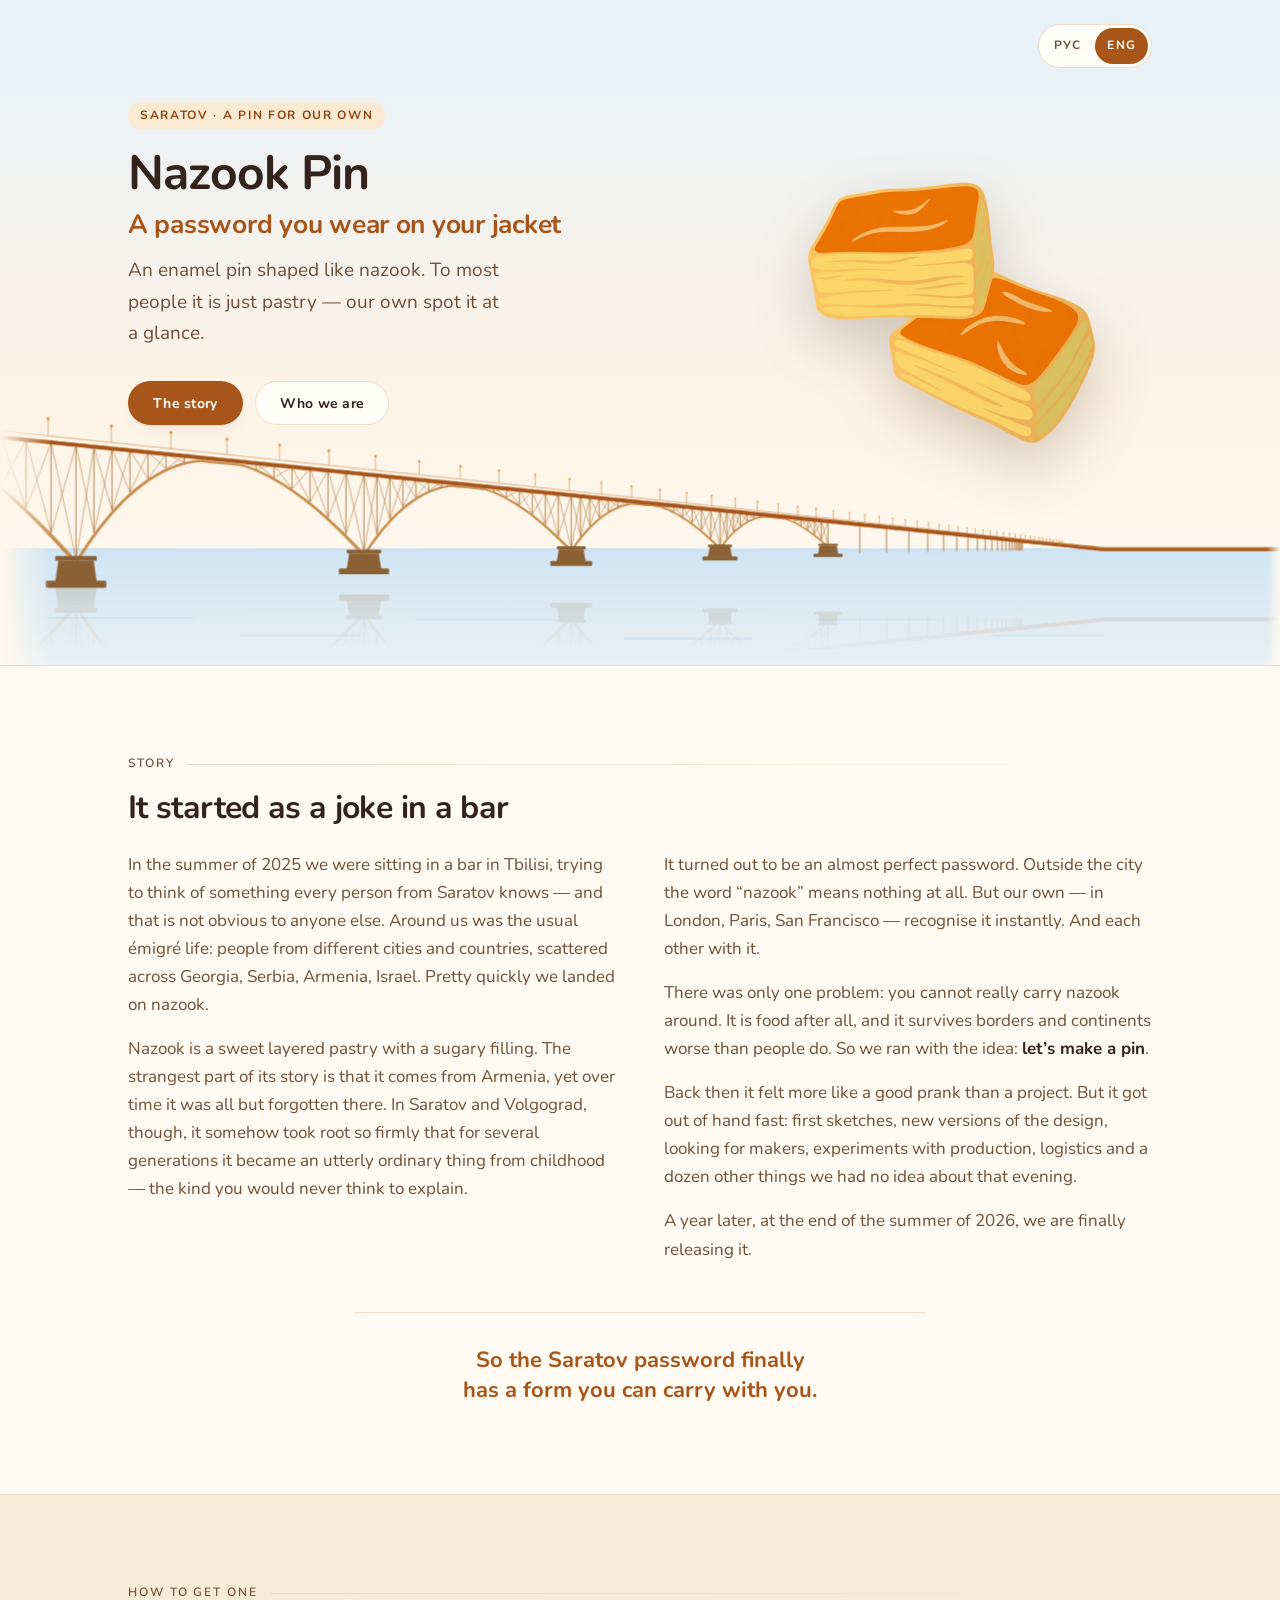
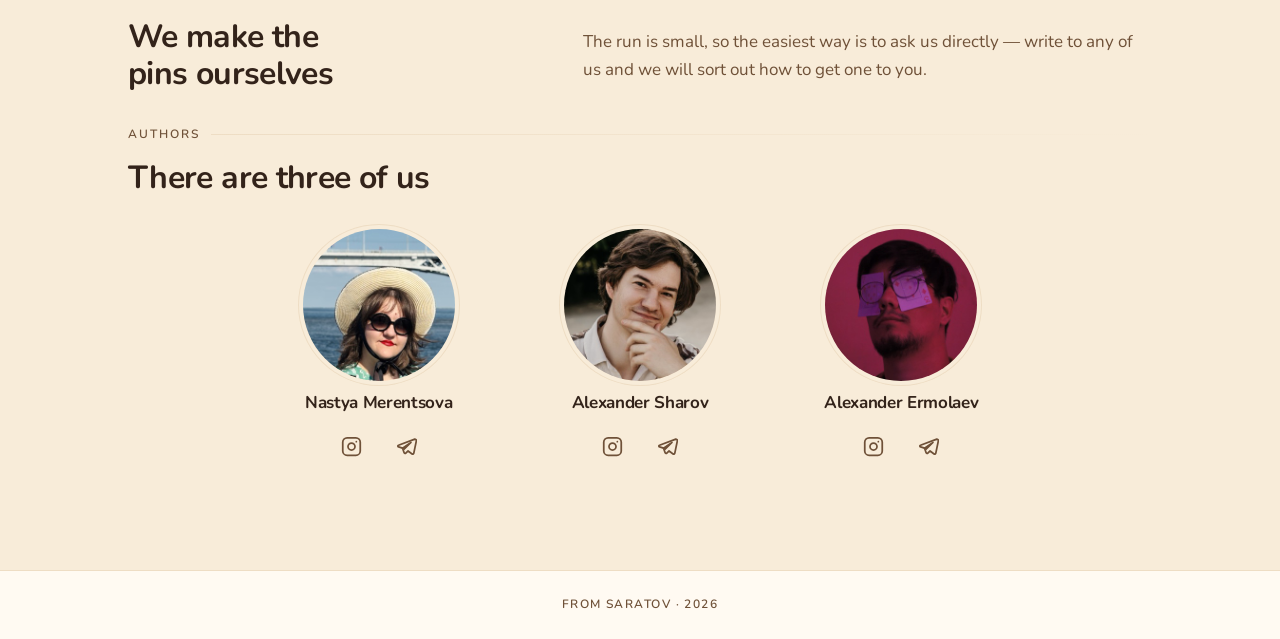
==== en/index.html @ 541bc087 "feat: update text" ====
<!doctype html>
<html lang="en">
<head>
<meta charset="utf-8">
<meta name="viewport" content="width=device-width, initial-scale=1">

<title>Nazook Pin — a Saratov password</title>
<meta name="description" content="An enamel pin shaped like nazook: to most people it is just pastry, but anyone from Saratov spots their own at a glance. The story and the three people behind it.">
<meta name="robots" content="index, follow, max-image-preview:large, max-snippet:-1">
<meta name="theme-color" content="#f8ecd9">

<link rel="canonical" href="https://kvendingoldo.github.io/nazook-pin/en/">
<link rel="alternate" hreflang="ru" href="https://kvendingoldo.github.io/nazook-pin/">
<link rel="alternate" hreflang="en" href="https://kvendingoldo.github.io/nazook-pin/en/">
<link rel="alternate" hreflang="x-default" href="https://kvendingoldo.github.io/nazook-pin/">

<link rel="icon" href="../assets/favicon.png" type="image/png" sizes="64x64">
<link rel="apple-touch-icon" href="../assets/apple-touch-icon.png">

<meta property="og:type" content="website">
<meta property="og:locale" content="en_US">
<meta property="og:locale:alternate" content="ru_RU">
<meta property="og:site_name" content="Nazook Pin">
<meta property="og:url" content="https://kvendingoldo.github.io/nazook-pin/en/">
<meta property="og:title" content="Nazook Pin — a Saratov password">
<meta property="og:description" content="To most people it is just pastry — but anyone from Saratov spots their own at a glance.">
<meta property="og:image" content="https://kvendingoldo.github.io/nazook-pin/assets/og-cover.png">
<meta property="og:image:type" content="image/png">
<meta property="og:image:width" content="1200">
<meta property="og:image:height" content="630">
<meta property="og:image:alt" content="Nazook pin against the bridge across the Volga">
<meta name="twitter:card" content="summary_large_image">
<meta name="twitter:image" content="https://kvendingoldo.github.io/nazook-pin/assets/og-cover.png">
<meta name="twitter:image:alt" content="Nazook pin against the bridge across the Volga">

<link rel="preconnect" href="https://www.googletagmanager.com">
<link rel="preconnect" href="https://fonts.googleapis.com">
<link rel="preconnect" href="https://fonts.gstatic.com" crossorigin>
<link rel="preload" as="image" href="../assets/nazuk.png" fetchpriority="high">
<link rel="stylesheet" href="https://fonts.googleapis.com/css2?family=Nunito:wght@400;600;700&display=swap">
<link rel="stylesheet" href="../styles.css">

<!-- Google tag (gtag.js) -->
<script async src="https://www.googletagmanager.com/gtag/js?id=G-CDTZP5RLRK"></script>
<script>
  window.dataLayer = window.dataLayer || [];
  function gtag(){dataLayer.push(arguments);}
  gtag('js', new Date());

  gtag('config', 'G-CDTZP5RLRK');
</script>
</head>
<body>

<main>

  <!-- ================= ПЕРВЫЙ ЭКРАН ================= -->
  <section class="hero" aria-labelledby="hero-title">

    <div class="topbar">
      <div class="container topbar__inner">
        <nav class="lang" aria-label="Site language">
          <a class="lang__option" href="../" lang="ru" hreflang="ru">Рус</a>
          <a class="lang__option" href="./" aria-current="page" lang="en">Eng</a>
        </nav>
      </div>
    </div>

    <div class="container hero__grid">
      <div>
        <p><span class="badge">Saratov · a pin for our own</span></p>

        <h1 class="hero__title" id="hero-title">
          Nazook Pin
          <span class="hero__tagline">A password you wear on your jacket</span>
        </h1>

        <p class="hero__lead">
          An enamel pin shaped like nazook. To most people it is just pastry —
          our own spot it at a glance.
        </p>

        <div class="hero__actions">
          <a class="btn btn--primary" href="#story">The story</a>
          <a class="btn btn--secondary" href="#authors">Who we are</a>
        </div>
      </div>

      <div class="hero__pin-wrap">
        <img class="hero__pin" src="../assets/nazuk.png" width="1254" height="1254"
             fetchpriority="high" decoding="async"
             alt="Nazook enamel pin — two pieces of pastry with a golden crust">
      </div>
    </div>

    <svg class="hero__bridge" viewBox="0 0 1600 470" preserveAspectRatio="xMidYMin slice" aria-hidden="true" focusable="false">
      <defs>
        <linearGradient id="bridge-fade" x1="0" y1="0" x2="1" y2="0">
          <stop offset="0%"   stop-color="#000"/>
          <stop offset="4%"   stop-color="#fff"/>
          <stop offset="99%"  stop-color="#fff"/>
          <stop offset="100%" stop-color="#000"/>
        </linearGradient>
        <mask id="bridge-edges"><rect width="1600" height="470" fill="url(#bridge-fade)"/></mask>
        <linearGradient id="water-depth" x1="0" y1="0" x2="0" y2="1">
          <stop offset="0%"   stop-color="var(--water)" stop-opacity="1"/>
          <stop offset="100%" stop-color="var(--water)" stop-opacity="0"/>
        </linearGradient>
        <clipPath id="below-water"><rect x="0" y="214" width="1600" height="256"/></clipPath>
        <linearGradient id="depth-fade" x1="0" y1="0" x2="0" y2="1">
          <stop offset="0%"   stop-color="#fff"/>
          <stop offset="55%"  stop-color="#fff" stop-opacity=".45"/>
          <stop offset="100%" stop-color="#000"/>
        </linearGradient>
        <mask id="reflection-fade"><rect x="0" y="214" width="1600" height="128" fill="url(#depth-fade)"/></mask>
      </defs>

      <g mask="url(#bridge-edges)">

        <!-- Волга -->
        <rect x="0" y="214" width="1600" height="256" fill="url(#water-depth)"/>
        <path d="M0 214H1600" stroke="var(--water-line)" stroke-width="1" opacity=".45"/>

        <!-- отражение -->
        <g clip-path="url(#below-water)" mask="url(#reflection-fade)">
          <g transform="translate(0 516) scale(1 -1)" opacity=".3">
            <g fill="var(--bridge-arch)">
              <path d="M-405 242.8L-397 229.4L-389 216.5L-381 204.3L-373 192.5L-365 181.3L-357 170.6L-349 160.5L-341 150.9L-333 141.8L-325 133.2L-317 125.1L-309 117.5L-301 110.3L-293 103.7L-285 97.5L-277 91.8L-269 86.6L-261 81.8L-253 77.5L-245 73.6L-237 70.1L-229 67.1L-221 64.5L-213 62.3L-205 60.5L-197 59.2L-189 58.2L-181 58.8L-173 59.7L-165 60.5L-157 61.3L-149 62.1L-141 62.9L-133 63.7L-125 64.5L-117 66.1L-109 68.7L-101 71.7L-93 74.9L-85 78.5L-77 82.4L-69 86.6L-61 91.0L-53 95.8L-45 100.8L-37 106.2L-29 111.7L-21 117.6L-13 123.7L-5 130.0L3 136.6L11 143.4L19 150.4L27 157.7L35 165.1L43 172.8L51 180.7L59 188.8L67 197.0L75 205.5L83 214.1L91 222.9L95 234.6L87 225.6L79 216.7L71 208.0L63 199.4L55 191.1L47 182.9L39 175.0L31 167.2L23 159.7L15 152.4L7 145.3L-1 138.5L-9 131.9L-17 125.5L-25 119.4L-33 113.6L-41 108.0L-49 102.7L-57 97.7L-65 93.0L-73 88.6L-81 84.5L-89 80.7L-97 77.2L-105 74.0L-113 71.1L-121 68.6L-129 67.7L-137 66.9L-145 66.1L-153 65.3L-161 64.5L-169 63.7L-177 63.0L-185 62.2L-193 62.5L-201 63.7L-209 65.4L-217 67.5L-225 70.0L-233 72.9L-241 76.3L-249 80.1L-257 84.3L-265 89.0L-273 94.2L-281 99.8L-289 106.0L-297 112.5L-305 119.6L-313 127.2L-321 135.2L-329 143.8L-337 152.9L-345 162.4L-353 172.6L-361 183.2L-369 194.4L-377 206.1L-385 218.4L-393 231.2L-401 244.6Z"/>
              <path d="M95 227.3L101 217.8L107 208.7L113 200.0L119 191.7L125 183.9L131 176.4L137 169.3L143 162.5L149 156.2L155 150.2L161 144.6L167 139.4L173 134.5L179 130.0L185 125.9L191 122.0L197 118.6L203 115.4L209 112.6L215 110.1L221 107.9L227 106.1L233 104.5L239 103.3L245 102.3L251 102.2L257 102.8L263 103.4L269 104.0L275 104.6L281 105.2L287 105.8L293 106.4L299 107.0L305 108.2L311 110.2L317 112.5L323 114.9L329 117.7L335 120.6L341 123.7L347 127.1L353 130.7L359 134.5L365 138.5L371 142.6L377 147.0L383 151.5L389 156.3L395 161.2L401 166.2L407 171.4L413 176.8L419 182.4L425 188.1L431 193.9L437 199.9L443 206.0L449 212.2L455 218.5L455 224.6L449 218.1L443 211.7L437 205.5L431 199.3L425 193.3L419 187.5L413 181.8L407 176.3L401 170.9L395 165.7L389 160.7L383 155.9L377 151.2L371 146.7L365 142.4L359 138.3L353 134.4L347 130.8L341 127.3L335 124.1L329 121.1L323 118.3L317 115.7L311 113.4L305 111.3L299 110.0L293 109.4L287 108.8L281 108.2L275 107.6L269 107.0L263 106.4L257 105.9L251 105.3L245 105.6L239 106.6L233 107.9L227 109.5L221 111.5L215 113.8L209 116.4L203 119.3L197 122.6L191 126.2L185 130.2L179 134.5L173 139.2L167 144.2L161 149.6L155 155.4L149 161.5L143 168.1L137 175.0L131 182.3L125 190.0L119 198.1L113 206.6L107 215.5L101 224.9L95 234.6Z"/>
              <path d="M455 218.5L459 212.5L463 206.7L467 201.2L471 195.9L475 190.8L479 186.0L483 181.4L487 177.0L491 172.8L495 168.9L499 165.2L503 161.7L507 158.4L511 155.4L515 152.5L519 149.8L523 147.4L527 145.1L531 143.1L535 141.2L539 139.6L543 138.1L547 136.8L551 135.7L555 134.8L559 134.0L563 133.5L567 133.8L571 134.2L575 134.6L579 135.0L583 135.4L587 135.8L591 136.2L595 136.6L599 137.0L603 137.4L607 138.0L611 139.3L615 140.8L619 142.4L623 144.1L627 146.0L631 148.0L635 150.1L639 152.3L643 154.7L647 157.2L651 159.8L655 162.5L659 165.3L663 168.2L667 171.2L671 174.3L675 177.6L679 180.9L683 184.3L687 187.8L691 191.4L695 195.1L699 198.8L703 202.6L707 206.6L711 210.5L714 218.7L710 214.5L706 210.4L702 206.4L698 202.5L694 198.6L690 194.8L686 191.1L682 187.6L678 184.1L674 180.7L670 177.3L666 174.1L662 171.0L658 168.1L654 165.2L650 162.4L646 159.8L642 157.2L638 154.8L634 152.5L630 150.4L626 148.4L622 146.5L618 144.7L614 143.1L610 141.6L606 140.3L602 139.8L598 139.4L594 139.0L590 138.6L586 138.2L582 137.8L578 137.4L574 137.0L570 136.7L566 136.3L562 136.3L558 137.0L554 137.8L550 138.9L546 140.1L542 141.5L538 143.1L534 144.9L530 146.9L526 149.1L522 151.5L518 154.2L514 157.0L510 160.0L506 163.3L502 166.7L498 170.4L494 174.3L490 178.4L486 182.8L482 187.4L478 192.2L474 197.3L470 202.6L466 208.1L462 213.9L458 219.9Z"/>
              <path d="M714 213.6L717 209.3L720 205.2L723 201.3L726 197.5L729 194.0L732 190.6L735 187.3L738 184.3L741 181.4L744 178.7L747 176.1L750 173.7L753 171.5L756 169.4L759 167.5L762 165.7L765 164.1L768 162.6L771 161.3L774 160.1L777 159.1L780 158.1L783 157.4L786 156.7L789 156.2L792 156.2L795 156.5L798 156.8L801 157.1L804 157.4L807 157.7L810 158.0L813 158.3L816 158.6L819 158.9L822 159.2L825 159.7L828 160.7L831 161.9L834 163.1L837 164.4L840 165.8L843 167.3L846 168.9L849 170.6L852 172.4L855 174.3L858 176.2L861 178.2L864 180.3L867 182.5L870 184.8L873 187.1L876 189.5L879 191.9L882 194.4L885 197.0L888 199.7L891 202.4L894 205.1L897 208.0L900 210.8L900 215.1L897 212.1L894 209.2L891 206.3L888 203.5L885 200.7L882 198.1L879 195.4L876 192.9L873 190.4L870 188.0L867 185.6L864 183.4L861 181.2L858 179.1L855 177.1L852 175.1L849 173.3L846 171.5L843 169.9L840 168.3L837 166.8L834 165.4L831 164.2L828 163.0L825 161.9L822 161.4L819 161.1L816 160.7L813 160.4L810 160.1L807 159.8L804 159.5L801 159.3L798 159.0L795 158.7L792 158.5L789 158.5L786 159.1L783 159.8L780 160.6L777 161.6L774 162.7L771 164.0L768 165.4L765 167.0L762 168.7L759 170.6L756 172.6L753 174.8L750 177.1L747 179.6L744 182.3L741 185.2L738 188.2L735 191.4L732 194.7L729 198.3L726 202.0L723 205.9L720 210.0L717 214.2L714 218.7Z"/>
              <path d="M900 210.8L902 208.2L904 205.6L906 203.1L908 200.8L910 198.5L912 196.4L914 194.3L916 192.4L918 190.5L920 188.8L922 187.1L924 185.5L926 184.0L928 182.7L930 181.4L932 180.1L934 179.0L936 178.0L938 177.0L940 176.2L942 175.4L944 174.7L946 174.1L948 173.5L950 173.1L952 172.7L954 172.4L956 172.6L958 172.8L960 173.0L962 173.1L964 173.3L966 173.5L968 173.7L970 173.9L972 174.1L974 174.3L976 174.5L978 174.7L980 174.9L982 175.3L984 176.0L986 176.7L988 177.5L990 178.4L992 179.3L994 180.2L996 181.2L998 182.3L1000 183.4L1002 184.5L1004 185.7L1006 187.0L1008 188.3L1010 189.6L1012 191.0L1014 192.4L1016 193.8L1018 195.3L1020 196.8L1022 198.4L1024 200.0L1026 201.6L1028 203.3L1030 205.0L1032 206.7L1034 208.4L1035 212.9L1033 211.0L1031 209.2L1029 207.4L1027 205.7L1025 203.9L1023 202.2L1021 200.6L1019 199.0L1017 197.4L1015 195.9L1013 194.4L1011 192.9L1009 191.5L1007 190.1L1005 188.8L1003 187.5L1001 186.3L999 185.1L997 183.9L995 182.9L993 181.8L991 180.9L989 179.9L987 179.1L985 178.3L983 177.5L981 176.9L979 176.7L977 176.4L975 176.2L973 176.0L971 175.8L969 175.6L967 175.4L965 175.2L963 175.0L961 174.9L959 174.7L957 174.5L955 174.4L953 174.5L951 174.8L949 175.3L947 175.9L945 176.5L943 177.2L941 178.0L939 178.9L937 179.9L935 181.0L933 182.1L931 183.4L929 184.7L927 186.1L925 187.7L923 189.3L921 191.0L919 192.8L917 194.7L915 196.7L913 198.8L911 201.0L909 203.4L907 205.8L905 208.3L903 210.9L901 213.7Z"/>
            </g>
            <g stroke="var(--bridge-truss)" stroke-width="1.5" fill="none" opacity=".9">
              <path d="M-405.0 32.9V242.8M-373.8 36.1V193.6M-342.5 39.3V152.6M-311.2 42.4V119.6M-280.0 45.6V93.9M-248.8 48.8V75.4M-217.5 51.9V63.5M-186.2 55.1V58.3M-155.0 58.3V61.5M-123.8 61.4V64.6M-92.5 64.6V75.1M-61.2 67.8V90.9M-30.0 71.0V111.0M1.2 74.1V135.1M32.5 77.3V162.8M63.8 80.5V193.7M95.0 83.6V227.3M95.0 83.6V227.3M117.5 85.9V193.8M140.0 88.2V165.8M162.5 90.5V143.3M185.0 92.8V125.9M207.5 95.1V113.3M230.0 97.3V105.3M252.5 99.6V102.3M275.0 101.9V104.6M297.5 104.2V106.8M320.0 106.5V113.7M342.5 108.7V124.6M365.0 111.0V138.5M387.5 113.3V155.1M410.0 115.6V174.1M432.5 117.9V195.4M455.0 120.2V218.5M455.0 120.2V218.5M471.2 121.8V195.6M487.4 123.4V176.6M503.6 125.1V161.2M519.8 126.7V149.4M535.9 128.4V140.8M552.1 130.0V135.4M568.3 131.7V133.9M584.5 133.3V135.5M600.7 134.9V137.1M616.9 136.6V141.5M633.1 138.2V149.0M649.2 139.9V158.6M665.4 141.5V170.0M681.6 143.2V183.1M697.8 144.8V197.7M714.0 146.4V213.6M714.0 146.4V213.6M725.6 147.6V198.0M737.2 148.8V185.0M748.9 150.0V174.6M760.5 151.2V166.6M772.1 152.3V160.8M783.8 153.5V157.2M795.4 154.7V156.6M807.0 155.9V157.7M818.6 157.0V158.9M830.2 158.2V161.6M841.9 159.4V166.8M853.5 160.6V173.3M865.1 161.8V181.1M876.8 162.9V190.1M888.4 164.1V200.0M900.0 165.3V210.8M900.0 165.3V210.8M908.4 166.2V200.3M916.9 167.0V191.6M925.3 167.9V184.5M933.8 168.7V179.2M942.2 169.6V175.3M950.6 170.4V172.9M959.1 171.3V172.9M967.5 172.2V173.7M975.9 173.0V174.5M984.4 173.9V176.1M992.8 174.7V179.7M1001.2 175.6V184.1M1009.7 176.4V189.4M1018.1 177.3V195.4M1026.6 178.1V202.1M1035.0 179.0V209.3"/>
            </g>
            <g stroke="var(--bridge-truss)" stroke-width="1.2" fill="none" opacity=".7">
              <path d="M-405.0 32.9L-373.8 193.6M-405.0 242.8L-373.8 36.1M-373.8 36.1L-342.5 152.6M-373.8 193.6L-342.5 39.3M-342.5 39.3L-311.2 119.6M-342.5 152.6L-311.2 42.4M-311.2 42.4L-280.0 93.9M-311.2 119.6L-280.0 45.6M-280.0 45.6L-248.8 75.4M-280.0 93.9L-248.8 48.8M-248.8 48.8L-217.5 63.5M-248.8 75.4L-217.5 51.9M-217.5 51.9L-186.2 58.3M-217.5 63.5L-186.2 55.1M-186.2 55.1L-155.0 61.5M-186.2 58.3L-155.0 58.3M-155.0 58.3L-123.8 64.6M-155.0 61.5L-123.8 61.4M-123.8 61.4L-92.5 75.1M-123.8 64.6L-92.5 64.6M-92.5 64.6L-61.2 90.9M-92.5 75.1L-61.2 67.8M-61.2 67.8L-30.0 111.0M-61.2 90.9L-30.0 71.0M-30.0 71.0L1.2 135.1M-30.0 111.0L1.2 74.1M1.2 74.1L32.5 162.8M1.2 135.1L32.5 77.3M32.5 77.3L63.8 193.7M32.5 162.8L63.8 80.5M63.8 80.5L95.0 227.3M63.8 193.7L95.0 83.6M95.0 83.6L117.5 193.8M95.0 227.3L117.5 85.9M117.5 85.9L140.0 165.8M117.5 193.8L140.0 88.2M140.0 88.2L162.5 143.3M140.0 165.8L162.5 90.5M162.5 90.5L185.0 125.9M162.5 143.3L185.0 92.8M185.0 92.8L207.5 113.3M185.0 125.9L207.5 95.1M207.5 95.1L230.0 105.3M207.5 113.3L230.0 97.3M320.0 106.5L342.5 124.6M320.0 113.7L342.5 108.7M342.5 108.7L365.0 138.5M342.5 124.6L365.0 111.0M365.0 111.0L387.5 155.1M365.0 138.5L387.5 113.3M387.5 113.3L410.0 174.1M387.5 155.1L410.0 115.6M410.0 115.6L432.5 195.4M410.0 174.1L432.5 117.9M432.5 117.9L455.0 218.5M432.5 195.4L455.0 120.2M455.0 120.2L471.2 195.6M455.0 218.5L471.2 121.8M471.2 121.8L487.4 176.6M471.2 195.6L487.4 123.4M487.4 123.4L503.6 161.2M487.4 176.6L503.6 125.1M503.6 125.1L519.8 149.4M503.6 161.2L519.8 126.7M519.8 126.7L535.9 140.8M519.8 149.4L535.9 128.4M535.9 128.4L552.1 135.4M535.9 140.8L552.1 130.0M616.9 136.6L633.1 149.0M616.9 141.5L633.1 138.2M633.1 138.2L649.2 158.6M633.1 149.0L649.2 139.9M649.2 139.9L665.4 170.0M649.2 158.6L665.4 141.5M665.4 141.5L681.6 183.1M665.4 170.0L681.6 143.2M681.6 143.2L697.8 197.7M681.6 183.1L697.8 144.8M697.8 144.8L714.0 213.6M697.8 197.7L714.0 146.4M714.0 146.4L725.6 198.0M714.0 213.6L725.6 147.6M725.6 147.6L737.2 185.0M725.6 198.0L737.2 148.8M737.2 148.8L748.9 174.6M737.2 185.0L748.9 150.0M748.9 150.0L760.5 166.6M748.9 174.6L760.5 151.2M760.5 151.2L772.1 160.8M760.5 166.6L772.1 152.3M772.1 152.3L783.8 157.2M772.1 160.8L783.8 153.5M830.2 158.2L841.9 166.8M830.2 161.6L841.9 159.4M841.9 159.4L853.5 173.3M841.9 166.8L853.5 160.6M853.5 160.6L865.1 181.1M853.5 173.3L865.1 161.8M865.1 161.8L876.8 190.1M865.1 181.1L876.8 162.9M876.8 162.9L888.4 200.0M876.8 190.1L888.4 164.1M888.4 164.1L900.0 210.8M888.4 200.0L900.0 165.3M900.0 165.3L908.4 200.3M900.0 210.8L908.4 166.2M908.4 166.2L916.9 191.6M908.4 200.3L916.9 167.0M916.9 167.0L925.3 184.5M916.9 191.6L925.3 167.9M925.3 167.9L933.8 179.2M925.3 184.5L933.8 168.7M933.8 168.7L942.2 175.3M933.8 179.2L942.2 169.6M992.8 174.7L1001.2 184.1M992.8 179.7L1001.2 175.6M1001.2 175.6L1009.7 189.4M1001.2 184.1L1009.7 176.4M1009.7 176.4L1018.1 195.4M1009.7 189.4L1018.1 177.3M1018.1 177.3L1026.6 202.1M1018.1 195.4L1026.6 178.1M1026.6 178.1L1035.0 209.3M1026.6 202.1L1035.0 179.0"/>
            </g>
            <g fill="var(--bridge-pier)">
              <rect x="69.0" y="222.5" width="51.9" height="5.8" rx="1.5"/>
              <path d="M72.9 228.3h44.2l3.8 26.2h-51.9z"/>
              <rect x="57.4" y="253.5" width="75.2" height="8.7" rx="1.5"/>
              <rect x="433.3" y="214.5" width="43.3" height="4.8" rx="1.5"/>
              <path d="M436.5 219.3h36.9l3.2 19.6h-43.3z"/>
              <rect x="423.6" y="238.1" width="62.8" height="7.2" rx="1.5"/>
              <rect x="695.9" y="210.2" width="36.2" height="4.0" rx="1.5"/>
              <path d="M698.6 214.2h30.8l2.7 15.2h-36.2z"/>
              <rect x="687.8" y="228.8" width="52.4" height="6.0" rx="1.5"/>
              <rect x="884.9" y="208.0" width="30.2" height="3.4" rx="1.5"/>
              <path d="M887.1 211.4h25.7l2.2 12.2h-30.2z"/>
              <rect x="878.1" y="223.0" width="43.7" height="5.0" rx="1.5"/>
              <rect x="1022.4" y="207.0" width="25.2" height="2.8" rx="1.5"/>
              <path d="M1024.3 209.8h21.5l1.9 10.2h-25.2z"/>
              <rect x="1016.8" y="219.5" width="36.5" height="4.2" rx="1.5"/>
            </g>
            <g stroke="var(--bridge-truss)" stroke-width="1.7" stroke-linecap="round" fill="none" opacity=".8">
              <path d="M1074.7 183.0V218.6"/>
              <path d="M1108.1 186.4V217.8"/>
              <path d="M1136.1 189.3V217.3"/>
              <path d="M1159.6 191.6V216.8"/>
              <path d="M1179.4 193.6V216.4"/>
              <path d="M1196.0 195.3V216.1"/>
              <path d="M1209.9 196.7V215.9"/>
              <path d="M1221.6 197.9V215.7"/>
              <path d="M1231.5 198.9V215.6"/>
              <path d="M1239.8 199.8V215.4"/>
              <path d="M1246.7 200.5V215.3"/>
              <path d="M1252.5 201.1V215.2"/>
              <path d="M1257.4 201.6V215.2"/>
              <path d="M1261.6 202.0V215.1"/>
              <path d="M1265.0 202.3V215.1"/>
              <path d="M1267.9 202.6V215.0"/>
              <path d="M1270.4 202.9V215.0"/>
              <path d="M1272.4 203.1V215.0"/>
              <path d="M1274.1 203.3V214.9"/>
              <path d="M1275.6 203.4V214.9"/>
              <path d="M1276.8 203.5V214.9"/>
              <path d="M1277.8 203.6V214.9"/>
            </g>
            <path d="M0 74.0L5 74.5L10 75.0L15 75.5L20 76.0L25 76.5L30 77.0L35 77.6L40 78.1L45 78.6L50 79.1L55 79.6L60 80.1L65 80.6L70 81.1L75 81.6L80 82.1L85 82.6L90 83.1L95 83.6L100 84.1L105 84.7L110 85.2L115 85.7L120 86.2L125 86.7L130 87.2L135 87.7L140 88.2L145 88.7L150 89.2L155 89.7L160 90.2L165 90.7L170 91.2L175 91.8L180 92.3L185 92.8L190 93.3L195 93.8L200 94.3L205 94.8L210 95.3L215 95.8L220 96.3L225 96.8L230 97.3L235 97.8L240 98.3L245 98.9L250 99.4L255 99.9L260 100.4L265 100.9L270 101.4L275 101.9L280 102.4L285 102.9L290 103.4L295 103.9L300 104.4L305 104.9L310 105.4L315 106.0L320 106.5L325 107.0L330 107.5L335 108.0L340 108.5L345 109.0L350 109.5L355 110.0L360 110.5L365 111.0L370 111.5L375 112.0L380 112.6L385 113.1L390 113.6L395 114.1L400 114.6L405 115.1L410 115.6L415 116.1L420 116.6L425 117.1L430 117.6L435 118.1L440 118.6L445 119.1L450 119.7L455 120.2L460 120.7L465 121.2L470 121.7L475 122.2L480 122.7L485 123.2L490 123.7L495 124.2L500 124.7L505 125.2L510 125.7L515 126.2L520 126.8L525 127.3L530 127.8L535 128.3L540 128.8L545 129.3L550 129.8L555 130.3L560 130.8L565 131.3L570 131.8L575 132.3L580 132.8L585 133.3L590 133.9L595 134.4L600 134.9L605 135.4L610 135.9L615 136.4L620 136.9L625 137.4L630 137.9L635 138.4L640 138.9L645 139.4L650 139.9L655 140.4L660 141.0L665 141.5L670 142.0L675 142.5L680 143.0L685 143.5L690 144.0L695 144.5L700 145.0L705 145.5L710 146.0L715 146.5L720 147.0L725 147.6L730 148.1L735 148.6L740 149.1L745 149.6L750 150.1L755 150.6L760 151.1L765 151.6L770 152.1L775 152.6L780 153.1L785 153.6L790 154.1L795 154.7L800 155.2L805 155.7L810 156.2L815 156.7L820 157.2L825 157.7L830 158.2L835 158.7L840 159.2L845 159.7L850 160.2L855 160.7L860 161.2L865 161.8L870 162.3L875 162.8L880 163.3L885 163.8L890 164.3L895 164.8L900 165.3L905 165.8L910 166.3L915 166.8L920 167.3L925 167.8L930 168.3L935 168.9L940 169.4L945 169.9L950 170.4L955 170.9L960 171.4L965 171.9L970 172.4L975 172.9L980 173.4L985 173.9L990 174.4L995 174.9L1000 175.4L1005 176.0L1010 176.5L1015 177.0L1020 177.5L1025 178.0L1030 178.5L1035 179.0L1040 179.5L1045 180.0L1050 180.5L1055 181.0L1060 181.5L1065 182.0L1070 182.6L1075 183.1L1080 183.6L1085 184.1L1090 184.6L1095 185.1L1100 185.6L1105 186.1L1110 186.6L1115 187.1L1120 187.6L1125 188.1L1130 188.6L1135 189.1L1140 189.7L1145 190.2L1150 190.7L1155 191.2L1160 191.7L1165 192.2L1170 192.7L1175 193.2L1180 193.7L1185 194.2L1190 194.7L1195 195.2L1200 195.7L1205 196.2L1210 196.8L1215 197.3L1220 197.8L1225 198.3L1230 198.8L1235 199.3L1240 199.8L1245 200.3L1250 200.8L1255 201.3L1260 201.8L1265 202.3L1270 202.8L1275 203.3L1280 203.9L1285 204.4L1290 204.9L1295 205.4L1300 205.9L1305 206.4L1310 206.9L1315 207.4L1320 207.9L1325 208.4L1330 208.9L1335 209.4L1340 209.9L1345 210.4L1350 211.0L1355 211.5L1360 212.0L1365 212.5L1370 213.0L1375 213.5L1380 214.0L1385 214.0L1390 214.0L1395 214.0L1400 214.0L1405 214.0L1410 214.0L1415 214.0L1420 214.0L1425 214.0L1430 214.0L1435 214.0L1440 214.0L1445 214.0L1450 214.0L1455 214.0L1460 214.0L1465 214.0L1470 214.0L1475 214.0L1480 214.0L1485 214.0L1490 214.0L1495 214.0L1500 214.0L1505 214.0L1510 214.0L1515 214.0L1520 214.0L1525 214.0L1530 214.0L1535 214.0L1540 214.0L1545 214.0L1550 214.0L1555 214.0L1560 214.0L1565 214.0L1570 214.0L1575 214.0L1580 214.0L1585 214.0L1590 214.0L1595 214.0L1600 214.0" fill="none" stroke="var(--accent)" stroke-width="5" stroke-linejoin="round"/>
          </g>
        </g>

        <!-- мост -->
        <g fill="var(--bridge-arch)">
          <path d="M-405 242.8L-397 229.4L-389 216.5L-381 204.3L-373 192.5L-365 181.3L-357 170.6L-349 160.5L-341 150.9L-333 141.8L-325 133.2L-317 125.1L-309 117.5L-301 110.3L-293 103.7L-285 97.5L-277 91.8L-269 86.6L-261 81.8L-253 77.5L-245 73.6L-237 70.1L-229 67.1L-221 64.5L-213 62.3L-205 60.5L-197 59.2L-189 58.2L-181 58.8L-173 59.7L-165 60.5L-157 61.3L-149 62.1L-141 62.9L-133 63.7L-125 64.5L-117 66.1L-109 68.7L-101 71.7L-93 74.9L-85 78.5L-77 82.4L-69 86.6L-61 91.0L-53 95.8L-45 100.8L-37 106.2L-29 111.7L-21 117.6L-13 123.7L-5 130.0L3 136.6L11 143.4L19 150.4L27 157.7L35 165.1L43 172.8L51 180.7L59 188.8L67 197.0L75 205.5L83 214.1L91 222.9L95 234.6L87 225.6L79 216.7L71 208.0L63 199.4L55 191.1L47 182.9L39 175.0L31 167.2L23 159.7L15 152.4L7 145.3L-1 138.5L-9 131.9L-17 125.5L-25 119.4L-33 113.6L-41 108.0L-49 102.7L-57 97.7L-65 93.0L-73 88.6L-81 84.5L-89 80.7L-97 77.2L-105 74.0L-113 71.1L-121 68.6L-129 67.7L-137 66.9L-145 66.1L-153 65.3L-161 64.5L-169 63.7L-177 63.0L-185 62.2L-193 62.5L-201 63.7L-209 65.4L-217 67.5L-225 70.0L-233 72.9L-241 76.3L-249 80.1L-257 84.3L-265 89.0L-273 94.2L-281 99.8L-289 106.0L-297 112.5L-305 119.6L-313 127.2L-321 135.2L-329 143.8L-337 152.9L-345 162.4L-353 172.6L-361 183.2L-369 194.4L-377 206.1L-385 218.4L-393 231.2L-401 244.6Z"/>
          <path d="M95 227.3L101 217.8L107 208.7L113 200.0L119 191.7L125 183.9L131 176.4L137 169.3L143 162.5L149 156.2L155 150.2L161 144.6L167 139.4L173 134.5L179 130.0L185 125.9L191 122.0L197 118.6L203 115.4L209 112.6L215 110.1L221 107.9L227 106.1L233 104.5L239 103.3L245 102.3L251 102.2L257 102.8L263 103.4L269 104.0L275 104.6L281 105.2L287 105.8L293 106.4L299 107.0L305 108.2L311 110.2L317 112.5L323 114.9L329 117.7L335 120.6L341 123.7L347 127.1L353 130.7L359 134.5L365 138.5L371 142.6L377 147.0L383 151.5L389 156.3L395 161.2L401 166.2L407 171.4L413 176.8L419 182.4L425 188.1L431 193.9L437 199.9L443 206.0L449 212.2L455 218.5L455 224.6L449 218.1L443 211.7L437 205.5L431 199.3L425 193.3L419 187.5L413 181.8L407 176.3L401 170.9L395 165.7L389 160.7L383 155.9L377 151.2L371 146.7L365 142.4L359 138.3L353 134.4L347 130.8L341 127.3L335 124.1L329 121.1L323 118.3L317 115.7L311 113.4L305 111.3L299 110.0L293 109.4L287 108.8L281 108.2L275 107.6L269 107.0L263 106.4L257 105.9L251 105.3L245 105.6L239 106.6L233 107.9L227 109.5L221 111.5L215 113.8L209 116.4L203 119.3L197 122.6L191 126.2L185 130.2L179 134.5L173 139.2L167 144.2L161 149.6L155 155.4L149 161.5L143 168.1L137 175.0L131 182.3L125 190.0L119 198.1L113 206.6L107 215.5L101 224.9L95 234.6Z"/>
          <path d="M455 218.5L459 212.5L463 206.7L467 201.2L471 195.9L475 190.8L479 186.0L483 181.4L487 177.0L491 172.8L495 168.9L499 165.2L503 161.7L507 158.4L511 155.4L515 152.5L519 149.8L523 147.4L527 145.1L531 143.1L535 141.2L539 139.6L543 138.1L547 136.8L551 135.7L555 134.8L559 134.0L563 133.5L567 133.8L571 134.2L575 134.6L579 135.0L583 135.4L587 135.8L591 136.2L595 136.6L599 137.0L603 137.4L607 138.0L611 139.3L615 140.8L619 142.4L623 144.1L627 146.0L631 148.0L635 150.1L639 152.3L643 154.7L647 157.2L651 159.8L655 162.5L659 165.3L663 168.2L667 171.2L671 174.3L675 177.6L679 180.9L683 184.3L687 187.8L691 191.4L695 195.1L699 198.8L703 202.6L707 206.6L711 210.5L714 218.7L710 214.5L706 210.4L702 206.4L698 202.5L694 198.6L690 194.8L686 191.1L682 187.6L678 184.1L674 180.7L670 177.3L666 174.1L662 171.0L658 168.1L654 165.2L650 162.4L646 159.8L642 157.2L638 154.8L634 152.5L630 150.4L626 148.4L622 146.5L618 144.7L614 143.1L610 141.6L606 140.3L602 139.8L598 139.4L594 139.0L590 138.6L586 138.2L582 137.8L578 137.4L574 137.0L570 136.7L566 136.3L562 136.3L558 137.0L554 137.8L550 138.9L546 140.1L542 141.5L538 143.1L534 144.9L530 146.9L526 149.1L522 151.5L518 154.2L514 157.0L510 160.0L506 163.3L502 166.7L498 170.4L494 174.3L490 178.4L486 182.8L482 187.4L478 192.2L474 197.3L470 202.6L466 208.1L462 213.9L458 219.9Z"/>
          <path d="M714 213.6L717 209.3L720 205.2L723 201.3L726 197.5L729 194.0L732 190.6L735 187.3L738 184.3L741 181.4L744 178.7L747 176.1L750 173.7L753 171.5L756 169.4L759 167.5L762 165.7L765 164.1L768 162.6L771 161.3L774 160.1L777 159.1L780 158.1L783 157.4L786 156.7L789 156.2L792 156.2L795 156.5L798 156.8L801 157.1L804 157.4L807 157.7L810 158.0L813 158.3L816 158.6L819 158.9L822 159.2L825 159.7L828 160.7L831 161.9L834 163.1L837 164.4L840 165.8L843 167.3L846 168.9L849 170.6L852 172.4L855 174.3L858 176.2L861 178.2L864 180.3L867 182.5L870 184.8L873 187.1L876 189.5L879 191.9L882 194.4L885 197.0L888 199.7L891 202.4L894 205.1L897 208.0L900 210.8L900 215.1L897 212.1L894 209.2L891 206.3L888 203.5L885 200.7L882 198.1L879 195.4L876 192.9L873 190.4L870 188.0L867 185.6L864 183.4L861 181.2L858 179.1L855 177.1L852 175.1L849 173.3L846 171.5L843 169.9L840 168.3L837 166.8L834 165.4L831 164.2L828 163.0L825 161.9L822 161.4L819 161.1L816 160.7L813 160.4L810 160.1L807 159.8L804 159.5L801 159.3L798 159.0L795 158.7L792 158.5L789 158.5L786 159.1L783 159.8L780 160.6L777 161.6L774 162.7L771 164.0L768 165.4L765 167.0L762 168.7L759 170.6L756 172.6L753 174.8L750 177.1L747 179.6L744 182.3L741 185.2L738 188.2L735 191.4L732 194.7L729 198.3L726 202.0L723 205.9L720 210.0L717 214.2L714 218.7Z"/>
          <path d="M900 210.8L902 208.2L904 205.6L906 203.1L908 200.8L910 198.5L912 196.4L914 194.3L916 192.4L918 190.5L920 188.8L922 187.1L924 185.5L926 184.0L928 182.7L930 181.4L932 180.1L934 179.0L936 178.0L938 177.0L940 176.2L942 175.4L944 174.7L946 174.1L948 173.5L950 173.1L952 172.7L954 172.4L956 172.6L958 172.8L960 173.0L962 173.1L964 173.3L966 173.5L968 173.7L970 173.9L972 174.1L974 174.3L976 174.5L978 174.7L980 174.9L982 175.3L984 176.0L986 176.7L988 177.5L990 178.4L992 179.3L994 180.2L996 181.2L998 182.3L1000 183.4L1002 184.5L1004 185.7L1006 187.0L1008 188.3L1010 189.6L1012 191.0L1014 192.4L1016 193.8L1018 195.3L1020 196.8L1022 198.4L1024 200.0L1026 201.6L1028 203.3L1030 205.0L1032 206.7L1034 208.4L1035 212.9L1033 211.0L1031 209.2L1029 207.4L1027 205.7L1025 203.9L1023 202.2L1021 200.6L1019 199.0L1017 197.4L1015 195.9L1013 194.4L1011 192.9L1009 191.5L1007 190.1L1005 188.8L1003 187.5L1001 186.3L999 185.1L997 183.9L995 182.9L993 181.8L991 180.9L989 179.9L987 179.1L985 178.3L983 177.5L981 176.9L979 176.7L977 176.4L975 176.2L973 176.0L971 175.8L969 175.6L967 175.4L965 175.2L963 175.0L961 174.9L959 174.7L957 174.5L955 174.4L953 174.5L951 174.8L949 175.3L947 175.9L945 176.5L943 177.2L941 178.0L939 178.9L937 179.9L935 181.0L933 182.1L931 183.4L929 184.7L927 186.1L925 187.7L923 189.3L921 191.0L919 192.8L917 194.7L915 196.7L913 198.8L911 201.0L909 203.4L907 205.8L905 208.3L903 210.9L901 213.7Z"/>
        </g>
        <g stroke="var(--bridge-truss)" stroke-width="1.5" fill="none" opacity=".9">
          <path d="M-405.0 32.9V242.8M-373.8 36.1V193.6M-342.5 39.3V152.6M-311.2 42.4V119.6M-280.0 45.6V93.9M-248.8 48.8V75.4M-217.5 51.9V63.5M-186.2 55.1V58.3M-155.0 58.3V61.5M-123.8 61.4V64.6M-92.5 64.6V75.1M-61.2 67.8V90.9M-30.0 71.0V111.0M1.2 74.1V135.1M32.5 77.3V162.8M63.8 80.5V193.7M95.0 83.6V227.3M95.0 83.6V227.3M117.5 85.9V193.8M140.0 88.2V165.8M162.5 90.5V143.3M185.0 92.8V125.9M207.5 95.1V113.3M230.0 97.3V105.3M252.5 99.6V102.3M275.0 101.9V104.6M297.5 104.2V106.8M320.0 106.5V113.7M342.5 108.7V124.6M365.0 111.0V138.5M387.5 113.3V155.1M410.0 115.6V174.1M432.5 117.9V195.4M455.0 120.2V218.5M455.0 120.2V218.5M471.2 121.8V195.6M487.4 123.4V176.6M503.6 125.1V161.2M519.8 126.7V149.4M535.9 128.4V140.8M552.1 130.0V135.4M568.3 131.7V133.9M584.5 133.3V135.5M600.7 134.9V137.1M616.9 136.6V141.5M633.1 138.2V149.0M649.2 139.9V158.6M665.4 141.5V170.0M681.6 143.2V183.1M697.8 144.8V197.7M714.0 146.4V213.6M714.0 146.4V213.6M725.6 147.6V198.0M737.2 148.8V185.0M748.9 150.0V174.6M760.5 151.2V166.6M772.1 152.3V160.8M783.8 153.5V157.2M795.4 154.7V156.6M807.0 155.9V157.7M818.6 157.0V158.9M830.2 158.2V161.6M841.9 159.4V166.8M853.5 160.6V173.3M865.1 161.8V181.1M876.8 162.9V190.1M888.4 164.1V200.0M900.0 165.3V210.8M900.0 165.3V210.8M908.4 166.2V200.3M916.9 167.0V191.6M925.3 167.9V184.5M933.8 168.7V179.2M942.2 169.6V175.3M950.6 170.4V172.9M959.1 171.3V172.9M967.5 172.2V173.7M975.9 173.0V174.5M984.4 173.9V176.1M992.8 174.7V179.7M1001.2 175.6V184.1M1009.7 176.4V189.4M1018.1 177.3V195.4M1026.6 178.1V202.1M1035.0 179.0V209.3"/>
        </g>
        <g stroke="var(--bridge-truss)" stroke-width="1.2" fill="none" opacity=".7">
          <path d="M-405.0 32.9L-373.8 193.6M-405.0 242.8L-373.8 36.1M-373.8 36.1L-342.5 152.6M-373.8 193.6L-342.5 39.3M-342.5 39.3L-311.2 119.6M-342.5 152.6L-311.2 42.4M-311.2 42.4L-280.0 93.9M-311.2 119.6L-280.0 45.6M-280.0 45.6L-248.8 75.4M-280.0 93.9L-248.8 48.8M-248.8 48.8L-217.5 63.5M-248.8 75.4L-217.5 51.9M-217.5 51.9L-186.2 58.3M-217.5 63.5L-186.2 55.1M-186.2 55.1L-155.0 61.5M-186.2 58.3L-155.0 58.3M-155.0 58.3L-123.8 64.6M-155.0 61.5L-123.8 61.4M-123.8 61.4L-92.5 75.1M-123.8 64.6L-92.5 64.6M-92.5 64.6L-61.2 90.9M-92.5 75.1L-61.2 67.8M-61.2 67.8L-30.0 111.0M-61.2 90.9L-30.0 71.0M-30.0 71.0L1.2 135.1M-30.0 111.0L1.2 74.1M1.2 74.1L32.5 162.8M1.2 135.1L32.5 77.3M32.5 77.3L63.8 193.7M32.5 162.8L63.8 80.5M63.8 80.5L95.0 227.3M63.8 193.7L95.0 83.6M95.0 83.6L117.5 193.8M95.0 227.3L117.5 85.9M117.5 85.9L140.0 165.8M117.5 193.8L140.0 88.2M140.0 88.2L162.5 143.3M140.0 165.8L162.5 90.5M162.5 90.5L185.0 125.9M162.5 143.3L185.0 92.8M185.0 92.8L207.5 113.3M185.0 125.9L207.5 95.1M207.5 95.1L230.0 105.3M207.5 113.3L230.0 97.3M320.0 106.5L342.5 124.6M320.0 113.7L342.5 108.7M342.5 108.7L365.0 138.5M342.5 124.6L365.0 111.0M365.0 111.0L387.5 155.1M365.0 138.5L387.5 113.3M387.5 113.3L410.0 174.1M387.5 155.1L410.0 115.6M410.0 115.6L432.5 195.4M410.0 174.1L432.5 117.9M432.5 117.9L455.0 218.5M432.5 195.4L455.0 120.2M455.0 120.2L471.2 195.6M455.0 218.5L471.2 121.8M471.2 121.8L487.4 176.6M471.2 195.6L487.4 123.4M487.4 123.4L503.6 161.2M487.4 176.6L503.6 125.1M503.6 125.1L519.8 149.4M503.6 161.2L519.8 126.7M519.8 126.7L535.9 140.8M519.8 149.4L535.9 128.4M535.9 128.4L552.1 135.4M535.9 140.8L552.1 130.0M616.9 136.6L633.1 149.0M616.9 141.5L633.1 138.2M633.1 138.2L649.2 158.6M633.1 149.0L649.2 139.9M649.2 139.9L665.4 170.0M649.2 158.6L665.4 141.5M665.4 141.5L681.6 183.1M665.4 170.0L681.6 143.2M681.6 143.2L697.8 197.7M681.6 183.1L697.8 144.8M697.8 144.8L714.0 213.6M697.8 197.7L714.0 146.4M714.0 146.4L725.6 198.0M714.0 213.6L725.6 147.6M725.6 147.6L737.2 185.0M725.6 198.0L737.2 148.8M737.2 148.8L748.9 174.6M737.2 185.0L748.9 150.0M748.9 150.0L760.5 166.6M748.9 174.6L760.5 151.2M760.5 151.2L772.1 160.8M760.5 166.6L772.1 152.3M772.1 152.3L783.8 157.2M772.1 160.8L783.8 153.5M830.2 158.2L841.9 166.8M830.2 161.6L841.9 159.4M841.9 159.4L853.5 173.3M841.9 166.8L853.5 160.6M853.5 160.6L865.1 181.1M853.5 173.3L865.1 161.8M865.1 161.8L876.8 190.1M865.1 181.1L876.8 162.9M876.8 162.9L888.4 200.0M876.8 190.1L888.4 164.1M888.4 164.1L900.0 210.8M888.4 200.0L900.0 165.3M900.0 165.3L908.4 200.3M900.0 210.8L908.4 166.2M908.4 166.2L916.9 191.6M908.4 200.3L916.9 167.0M916.9 167.0L925.3 184.5M916.9 191.6L925.3 167.9M925.3 167.9L933.8 179.2M925.3 184.5L933.8 168.7M933.8 168.7L942.2 175.3M933.8 179.2L942.2 169.6M992.8 174.7L1001.2 184.1M992.8 179.7L1001.2 175.6M1001.2 175.6L1009.7 189.4M1001.2 184.1L1009.7 176.4M1009.7 176.4L1018.1 195.4M1009.7 189.4L1018.1 177.3M1018.1 177.3L1026.6 202.1M1018.1 195.4L1026.6 178.1M1026.6 178.1L1035.0 209.3M1026.6 202.1L1035.0 179.0"/>
        </g>
        <g fill="var(--bridge-pier)">
          <rect x="69.0" y="222.5" width="51.9" height="5.8" rx="1.5"/>
          <path d="M72.9 228.3h44.2l3.8 26.2h-51.9z"/>
          <rect x="57.4" y="253.5" width="75.2" height="8.7" rx="1.5"/>
          <rect x="433.3" y="214.5" width="43.3" height="4.8" rx="1.5"/>
          <path d="M436.5 219.3h36.9l3.2 19.6h-43.3z"/>
          <rect x="423.6" y="238.1" width="62.8" height="7.2" rx="1.5"/>
          <rect x="695.9" y="210.2" width="36.2" height="4.0" rx="1.5"/>
          <path d="M698.6 214.2h30.8l2.7 15.2h-36.2z"/>
          <rect x="687.8" y="228.8" width="52.4" height="6.0" rx="1.5"/>
          <rect x="884.9" y="208.0" width="30.2" height="3.4" rx="1.5"/>
          <path d="M887.1 211.4h25.7l2.2 12.2h-30.2z"/>
          <rect x="878.1" y="223.0" width="43.7" height="5.0" rx="1.5"/>
          <rect x="1022.4" y="207.0" width="25.2" height="2.8" rx="1.5"/>
          <path d="M1024.3 209.8h21.5l1.9 10.2h-25.2z"/>
          <rect x="1016.8" y="219.5" width="36.5" height="4.2" rx="1.5"/>
        </g>
        <g stroke="var(--bridge-truss)" stroke-width="1.7" stroke-linecap="round" fill="none" opacity=".8">
          <path d="M1074.7 183.0V218.6"/>
          <path d="M1108.1 186.4V217.8"/>
          <path d="M1136.1 189.3V217.3"/>
          <path d="M1159.6 191.6V216.8"/>
          <path d="M1179.4 193.6V216.4"/>
          <path d="M1196.0 195.3V216.1"/>
          <path d="M1209.9 196.7V215.9"/>
          <path d="M1221.6 197.9V215.7"/>
          <path d="M1231.5 198.9V215.6"/>
          <path d="M1239.8 199.8V215.4"/>
          <path d="M1246.7 200.5V215.3"/>
          <path d="M1252.5 201.1V215.2"/>
          <path d="M1257.4 201.6V215.2"/>
          <path d="M1261.6 202.0V215.1"/>
          <path d="M1265.0 202.3V215.1"/>
          <path d="M1267.9 202.6V215.0"/>
          <path d="M1270.4 202.9V215.0"/>
          <path d="M1272.4 203.1V215.0"/>
          <path d="M1274.1 203.3V214.9"/>
          <path d="M1275.6 203.4V214.9"/>
          <path d="M1276.8 203.5V214.9"/>
          <path d="M1277.8 203.6V214.9"/>
        </g>
        <path d="M0 74.0L5 74.5L10 75.0L15 75.5L20 76.0L25 76.5L30 77.0L35 77.6L40 78.1L45 78.6L50 79.1L55 79.6L60 80.1L65 80.6L70 81.1L75 81.6L80 82.1L85 82.6L90 83.1L95 83.6L100 84.1L105 84.7L110 85.2L115 85.7L120 86.2L125 86.7L130 87.2L135 87.7L140 88.2L145 88.7L150 89.2L155 89.7L160 90.2L165 90.7L170 91.2L175 91.8L180 92.3L185 92.8L190 93.3L195 93.8L200 94.3L205 94.8L210 95.3L215 95.8L220 96.3L225 96.8L230 97.3L235 97.8L240 98.3L245 98.9L250 99.4L255 99.9L260 100.4L265 100.9L270 101.4L275 101.9L280 102.4L285 102.9L290 103.4L295 103.9L300 104.4L305 104.9L310 105.4L315 106.0L320 106.5L325 107.0L330 107.5L335 108.0L340 108.5L345 109.0L350 109.5L355 110.0L360 110.5L365 111.0L370 111.5L375 112.0L380 112.6L385 113.1L390 113.6L395 114.1L400 114.6L405 115.1L410 115.6L415 116.1L420 116.6L425 117.1L430 117.6L435 118.1L440 118.6L445 119.1L450 119.7L455 120.2L460 120.7L465 121.2L470 121.7L475 122.2L480 122.7L485 123.2L490 123.7L495 124.2L500 124.7L505 125.2L510 125.7L515 126.2L520 126.8L525 127.3L530 127.8L535 128.3L540 128.8L545 129.3L550 129.8L555 130.3L560 130.8L565 131.3L570 131.8L575 132.3L580 132.8L585 133.3L590 133.9L595 134.4L600 134.9L605 135.4L610 135.9L615 136.4L620 136.9L625 137.4L630 137.9L635 138.4L640 138.9L645 139.4L650 139.9L655 140.4L660 141.0L665 141.5L670 142.0L675 142.5L680 143.0L685 143.5L690 144.0L695 144.5L700 145.0L705 145.5L710 146.0L715 146.5L720 147.0L725 147.6L730 148.1L735 148.6L740 149.1L745 149.6L750 150.1L755 150.6L760 151.1L765 151.6L770 152.1L775 152.6L780 153.1L785 153.6L790 154.1L795 154.7L800 155.2L805 155.7L810 156.2L815 156.7L820 157.2L825 157.7L830 158.2L835 158.7L840 159.2L845 159.7L850 160.2L855 160.7L860 161.2L865 161.8L870 162.3L875 162.8L880 163.3L885 163.8L890 164.3L895 164.8L900 165.3L905 165.8L910 166.3L915 166.8L920 167.3L925 167.8L930 168.3L935 168.9L940 169.4L945 169.9L950 170.4L955 170.9L960 171.4L965 171.9L970 172.4L975 172.9L980 173.4L985 173.9L990 174.4L995 174.9L1000 175.4L1005 176.0L1010 176.5L1015 177.0L1020 177.5L1025 178.0L1030 178.5L1035 179.0L1040 179.5L1045 180.0L1050 180.5L1055 181.0L1060 181.5L1065 182.0L1070 182.6L1075 183.1L1080 183.6L1085 184.1L1090 184.6L1095 185.1L1100 185.6L1105 186.1L1110 186.6L1115 187.1L1120 187.6L1125 188.1L1130 188.6L1135 189.1L1140 189.7L1145 190.2L1150 190.7L1155 191.2L1160 191.7L1165 192.2L1170 192.7L1175 193.2L1180 193.7L1185 194.2L1190 194.7L1195 195.2L1200 195.7L1205 196.2L1210 196.8L1215 197.3L1220 197.8L1225 198.3L1230 198.8L1235 199.3L1240 199.8L1245 200.3L1250 200.8L1255 201.3L1260 201.8L1265 202.3L1270 202.8L1275 203.3L1280 203.9L1285 204.4L1290 204.9L1295 205.4L1300 205.9L1305 206.4L1310 206.9L1315 207.4L1320 207.9L1325 208.4L1330 208.9L1335 209.4L1340 209.9L1345 210.4L1350 211.0L1355 211.5L1360 212.0L1365 212.5L1370 213.0L1375 213.5L1380 214.0L1385 214.0L1390 214.0L1395 214.0L1400 214.0L1405 214.0L1410 214.0L1415 214.0L1420 214.0L1425 214.0L1430 214.0L1435 214.0L1440 214.0L1445 214.0L1450 214.0L1455 214.0L1460 214.0L1465 214.0L1470 214.0L1475 214.0L1480 214.0L1485 214.0L1490 214.0L1495 214.0L1500 214.0L1505 214.0L1510 214.0L1515 214.0L1520 214.0L1525 214.0L1530 214.0L1535 214.0L1540 214.0L1545 214.0L1550 214.0L1555 214.0L1560 214.0L1565 214.0L1570 214.0L1575 214.0L1580 214.0L1585 214.0L1590 214.0L1595 214.0L1600 214.0" fill="none" stroke="var(--accent)" stroke-width="5" stroke-linejoin="round"/>
        <path d="M0 66.0L5 66.5L10 67.0L15 67.6L20 68.1L25 68.6L30 69.1L35 69.7L40 70.2L45 70.7L50 71.2L55 71.8L60 72.3L65 72.8L70 73.3L75 73.9L80 74.4L85 74.9L90 75.4L95 75.9L100 76.5L105 77.0L110 77.5L115 78.0L120 78.6L125 79.1L130 79.6L135 80.1L140 80.7L145 81.2L150 81.7L155 82.2L160 82.8L165 83.3L170 83.8L175 84.3L180 84.9L185 85.4L190 85.9L195 86.4L200 86.9L205 87.5L210 88.0L215 88.5L220 89.0L225 89.6L230 90.1L235 90.6L240 91.1L245 91.7L250 92.2L255 92.7L260 93.2L265 93.8L270 94.3L275 94.8L280 95.3L285 95.9L290 96.4L295 96.9L300 97.4L305 98.0L310 98.5L315 99.0L320 99.5L325 100.1L330 100.6L335 101.1L340 101.6L345 102.2L350 102.7L355 103.2L360 103.7L365 104.3L370 104.8L375 105.3L380 105.8L385 106.4L390 106.9L395 107.4L400 108.0L405 108.5L410 109.0L415 109.5L420 110.1L425 110.6L430 111.1L435 111.6L440 112.2L445 112.7L450 113.2L455 113.7L460 114.3L465 114.8L470 115.3L475 115.8L480 116.4L485 116.9L490 117.4L495 118.0L500 118.5L505 119.0L510 119.5L515 120.1L520 120.6L525 121.1L530 121.6L535 122.2L540 122.7L545 123.2L550 123.7L555 124.3L560 124.8L565 125.3L570 125.9L575 126.4L580 126.9L585 127.4L590 128.0L595 128.5L600 129.0L605 129.6L610 130.1L615 130.6L620 131.1L625 131.7L630 132.2L635 132.7L640 133.2L645 133.8L650 134.3L655 134.8L660 135.4L665 135.9L670 136.4L675 136.9L680 137.5L685 138.0L690 138.5L695 139.1L700 139.6L705 140.1L710 140.7L715 141.2L720 141.7L725 142.2L730 142.8L735 143.3L740 143.8L745 144.4L750 144.9L755 145.4L760 145.9L765 146.5L770 147.0L775 147.5L780 148.1L785 148.6L790 149.1L795 149.7L800 150.2L805 150.7L810 151.3L815 151.8L820 152.3L825 152.8L830 153.4L835 153.9L840 154.4L845 155.0L850 155.5L855 156.0L860 156.6L865 157.1L870 157.6L875 158.2L880 158.7L885 159.2L890 159.8L895 160.3L900 160.8L905 161.4L910 161.9L915 162.4L920 163.0L925 163.5L930 164.0L935 164.6L940 165.1L945 165.6L950 166.2L955 166.7L960 167.2L965 167.8L970 168.3L975 168.8L980 169.4L985 169.9L990 170.4L995 171.0L1000 171.5L1005 172.0L1010 172.6L1015 173.1L1020 173.7L1025 174.2L1030 174.7L1035 175.3L1040 175.8L1045 176.3L1050 176.9L1055 177.4L1060 178.0L1065 178.5L1070 179.0L1075 179.6L1080 180.1L1085 180.6L1090 181.2L1095 181.7L1100 182.3L1105 182.8L1110 183.3L1115 183.9L1120 184.4L1125 185.0L1130 185.5L1135 186.1L1140 186.6L1145 187.1L1150 187.7L1155 188.2L1160 188.8L1165 189.3L1170 189.9L1175 190.4L1180 190.9L1185 191.5L1190 192.0L1195 192.6L1200 193.1L1205 193.7L1210 194.2L1215 194.8L1220 195.3L1225 195.9L1230 196.4L1235 197.0L1240 197.5L1245 198.1L1250 198.6L1255 199.2L1260 199.7L1265 200.3L1270 200.9L1275 201.4L1280 202.0L1285 202.5L1290 203.1L1295 203.6L1300 204.2L1305 204.8L1310 205.3L1315 205.9L1320 206.5L1325 207.1L1330 207.6L1335 208.2L1340 208.8L1345 209.4L1350 210.0L1355 210.5L1360 211.0L1365 211.5L1370 212.0L1375 212.5L1380 213.0L1385 213.0L1390 213.0L1395 213.0L1400 213.0L1405 213.0L1410 213.0L1415 213.0L1420 213.0L1425 213.0L1430 213.0L1435 213.0L1440 213.0L1445 213.0L1450 213.0L1455 213.0L1460 213.0L1465 213.0L1470 213.0L1475 213.0L1480 213.0L1485 213.0L1490 213.0L1495 213.0L1500 213.0L1505 213.0L1510 213.0L1515 213.0L1520 213.0L1525 213.0L1530 213.0L1535 213.0L1540 213.0L1545 213.0L1550 213.0L1555 213.0L1560 213.0L1565 213.0L1570 213.0L1575 213.0L1580 213.0L1585 213.0L1590 213.0L1595 213.0L1600 213.0" fill="none" stroke="var(--bridge-arch)" stroke-width="1.2" opacity=".7"/>

        <!-- фонари -->
        <g stroke="var(--bridge-arch)" stroke-width="1.1" stroke-linecap="round" fill="none" opacity=".75">
          <path d="M60.0 71.3v-19.5"/>
          <path d="M139.2 79.6v-18.9"/>
          <path d="M213.6 87.5v-18.2"/>
          <path d="M283.6 94.8v-17.6"/>
          <path d="M349.4 101.8v-17.0"/>
          <path d="M411.2 108.3v-16.5"/>
          <path d="M469.4 114.5v-15.9"/>
          <path d="M524.0 120.2v-15.4"/>
          <path d="M575.4 125.7v-14.9"/>
          <path d="M623.6 130.8v-14.4"/>
          <path d="M669.0 135.6v-13.9"/>
          <path d="M711.7 140.2v-13.4"/>
          <path d="M751.8 144.4v-13.0"/>
          <path d="M789.5 148.4v-12.5"/>
          <path d="M824.9 152.2v-12.1"/>
          <path d="M858.2 155.8v-11.7"/>
          <path d="M889.5 159.1v-11.3"/>
          <path d="M919.0 162.3v-10.9"/>
          <path d="M946.6 165.3v-10.6"/>
          <path d="M972.6 168.1v-10.2"/>
          <path d="M997.1 170.7v-9.9"/>
          <path d="M1020.0 173.2v-9.6"/>
          <path d="M1041.6 175.5v-9.2"/>
          <path d="M1061.9 177.7v-8.9"/>
          <path d="M1081.0 179.8v-8.6"/>
          <path d="M1099.0 181.7v-8.3"/>
          <path d="M1115.8 183.6v-8.1"/>
          <path d="M1131.7 185.3v-7.8"/>
          <path d="M1146.6 186.9v-7.5"/>
          <path d="M1160.6 188.5v-7.3"/>
          <path d="M1173.7 189.9v-7.0"/>
          <path d="M1186.1 191.3v-6.8"/>
          <path d="M1197.8 192.6v-6.6"/>
          <path d="M1208.7 193.8v-6.3"/>
          <path d="M1219.0 194.9v-6.1"/>
          <path d="M1228.6 196.0v-5.9"/>
          <path d="M1237.7 197.0v-5.7"/>
          <path d="M1246.2 197.9v-5.5"/>
          <path d="M1254.3 198.8v-5.4"/>
          <path d="M1261.8 199.7v-5.2"/>
          <path d="M1268.9 200.5v-5.0"/>
          <path d="M1275.6 201.2v-4.8"/>
          <path d="M1281.8 201.9v-4.7"/>
          <path d="M1287.7 202.6v-4.5"/>
          <path d="M1293.3 203.2v-4.4"/>
          <path d="M1298.5 203.8v-4.2"/>
          <path d="M1303.4 204.4v-4.1"/>
          <path d="M1308.0 204.9v-3.9"/>
          <path d="M1312.3 205.4v-3.8"/>
          <path d="M1316.3 205.9v-3.7"/>
          <path d="M1320.2 206.3v-3.6"/>
          <path d="M1323.8 206.7v-3.4"/>
          <path d="M1327.1 207.1v-3.3"/>
        </g>
        <g fill="var(--lamp)">
          <circle cx="60.0" cy="50.8" r="2.0"/>
          <circle cx="139.2" cy="59.8" r="1.9"/>
          <circle cx="213.6" cy="68.3" r="1.8"/>
          <circle cx="283.6" cy="76.3" r="1.8"/>
          <circle cx="349.4" cy="83.9" r="1.7"/>
          <circle cx="411.2" cy="91.0" r="1.6"/>
          <circle cx="469.4" cy="97.7" r="1.6"/>
          <circle cx="524.0" cy="104.1" r="1.5"/>
          <circle cx="575.4" cy="110.1" r="1.5"/>
          <circle cx="623.6" cy="115.7" r="1.4"/>
          <circle cx="669.0" cy="121.0" r="1.4"/>
          <circle cx="711.7" cy="126.1" r="1.3"/>
          <circle cx="751.8" cy="130.8" r="1.3"/>
          <circle cx="789.5" cy="135.3" r="1.3"/>
          <circle cx="824.9" cy="139.5" r="1.2"/>
          <circle cx="858.2" cy="143.5" r="1.2"/>
          <circle cx="889.5" cy="147.3" r="1.1"/>
          <circle cx="919.0" cy="150.8" r="1.1"/>
          <circle cx="946.6" cy="154.2" r="1.1"/>
          <circle cx="972.6" cy="157.3" r="1.0"/>
          <circle cx="997.1" cy="160.3" r="1.0"/>
          <circle cx="1020.0" cy="163.2" r="1.0"/>
          <circle cx="1041.6" cy="165.8" r="0.9"/>
          <circle cx="1061.9" cy="168.3" r="0.9"/>
          <circle cx="1081.0" cy="170.7" r="0.9"/>
          <circle cx="1099.0" cy="173.0" r="0.8"/>
          <circle cx="1115.8" cy="175.1" r="0.8"/>
          <circle cx="1131.7" cy="177.1" r="0.8"/>
          <circle cx="1146.6" cy="179.0" r="0.8"/>
          <circle cx="1160.6" cy="180.8" r="0.7"/>
          <circle cx="1173.7" cy="182.5" r="0.7"/>
          <circle cx="1186.1" cy="184.1" r="0.7"/>
          <circle cx="1197.8" cy="185.7" r="0.7"/>
          <circle cx="1208.7" cy="187.1" r="0.7"/>
          <circle cx="1219.0" cy="188.5" r="0.7"/>
          <circle cx="1228.6" cy="189.7" r="0.7"/>
          <circle cx="1237.7" cy="191.0" r="0.7"/>
          <circle cx="1246.2" cy="192.1" r="0.7"/>
          <circle cx="1254.3" cy="193.2" r="0.7"/>
          <circle cx="1261.8" cy="194.2" r="0.7"/>
          <circle cx="1268.9" cy="195.2" r="0.7"/>
          <circle cx="1275.6" cy="196.2" r="0.7"/>
          <circle cx="1281.8" cy="197.0" r="0.7"/>
          <circle cx="1287.7" cy="197.9" r="0.7"/>
          <circle cx="1293.3" cy="198.7" r="0.7"/>
          <circle cx="1298.5" cy="199.4" r="0.7"/>
          <circle cx="1303.4" cy="200.1" r="0.7"/>
          <circle cx="1308.0" cy="200.8" r="0.7"/>
          <circle cx="1312.3" cy="201.4" r="0.7"/>
          <circle cx="1316.3" cy="202.0" r="0.7"/>
          <circle cx="1320.2" cy="202.6" r="0.7"/>
          <circle cx="1323.8" cy="203.1" r="0.7"/>
          <circle cx="1327.1" cy="203.6" r="0.7"/>
        </g>

        <g stroke="var(--water-line)" stroke-width="1.5" stroke-linecap="round" fill="none" opacity=".35">
          <path d="M60 300h180M300 322h150M520 302h190M780 326h160M1020 302h150M1240 322h140"/>
        </g>

      </g>
    </svg>
  </section>

  <!-- ================= ИСТОРИЯ ================= -->
  <section class="section" id="story" aria-labelledby="story-title">
    <div class="container">
      <p class="eyebrow">Story</p>

      <div class="story__grid">
        <div>
          <h2 class="story__heading" id="story-title">It started as a joke in a bar</h2>
        </div>

        <div class="story__body stack">
          <p>
            In the summer of 2025 we were sitting in a bar in Tbilisi, trying to
            think of something every person from Saratov knows — and that is not
            obvious to anyone else. Around us was the usual émigré life: people
            from different cities and countries, scattered across Georgia, Serbia,
            Armenia, Israel. Pretty quickly we landed on nazook.
          </p>
          <p>
            Nazook is a sweet layered pastry with a sugary filling. The strangest
            part of its story is that it comes from Armenia, yet over time it was
            all but forgotten there. In Saratov and Volgograd, though, it somehow
            took root so firmly that for several generations it became an
            utterly ordinary thing from childhood — the kind you would never
            think to explain.
          </p>
          <p>
            It turned out to be an almost perfect password. Outside the city the
            word “nazook” means nothing at all. But our own — in London, Paris,
            San Francisco — recognise it instantly. And each other with it.
          </p>
          <p>
            There was only one problem: you cannot really carry nazook around.
            It is food after all, and it survives borders and continents worse
            than people do. So we ran with the idea:
            <strong>let’s make a pin</strong>.
          </p>
          <p>
            Back then it felt more like a good prank than a project. But it got
            out of hand fast: first sketches, new versions of the design,
            looking for makers, experiments with production, logistics and a dozen
            other things we had no idea about that evening.
          </p>
          <p>
            A year later, at the end of the summer of 2026, we are finally
            releasing it.
          </p>
        </div>

        <p class="story__closing">So the Saratov password finally has a form you can carry with you.</p>
      </div>
    </div>
  </section>

  <!-- ================= АВТОРЫ ================= -->
  <section class="section section--sunken" id="get" aria-labelledby="get-title">
    <div class="container">
      <p class="eyebrow">How to get one</p>
      <div class="get__grid">
        <h2 class="get__heading" id="get-title">We make the pins ourselves</h2>
        <p class="get__text">The run is small, so the easiest way is to ask us directly — write to any of us and we will sort out how to get one to you.</p>
      </div>
    </div>
  </section>

  <section class="section section--sunken section--joined" id="authors" aria-labelledby="authors-title">
    <div class="container">
      <p class="eyebrow">Authors</p>
      <h2 class="authors__heading" id="authors-title">There are three of us</h2>

      <ul class="authors__list" role="list">

        <li class="author">
          <div class="avatar">
            <img src="../assets/nastya.jpg" alt="" width="320" height="320" loading="lazy">
          </div>
          <h3 class="author__name">Nastya Merentsova</h3>
          <div class="author__links">
            <a class="chip" href="https://www.instagram.com/a_mellnik/" target="_blank" rel="noopener"
               aria-label="Instagram: Nastya Merentsova">
              <svg viewBox="0 0 24 24" fill="none" stroke="currentColor" stroke-width="2" stroke-linecap="round" stroke-linejoin="round" aria-hidden="true"><rect x="2" y="2" width="20" height="20" rx="5"/><circle cx="12" cy="12" r="4"/><circle cx="17.5" cy="6.5" r="1" fill="currentColor" stroke="none"/></svg>
            </a>
            <a class="chip" href="https://t.me/a_mellnik" target="_blank" rel="noopener"
               aria-label="Telegram: Nastya Merentsova">
              <svg viewBox="0 0 24 24" fill="none" stroke="currentColor" stroke-width="2" stroke-linecap="round" stroke-linejoin="round" aria-hidden="true"><path d="M21.5 3.5 2.8 10.6c-.9.3-.9 1.6.1 1.9l4.6 1.4 1.8 5.3c.3.8 1.3 1 1.9.4l2.6-2.5 4.6 3.4c.7.5 1.7.1 1.9-.7l3-14.4c.2-.9-.7-1.7-1.6-1.4z"/><path d="m7.5 13.9 9.6-6.6-7.8 7.6"/></svg>
            </a>
          </div>
        </li>

        <li class="author">
          <div class="avatar">
            <img src="../assets/sasha.jpg" alt="" width="320" height="320" loading="lazy">
          </div>
          <h3 class="author__name">Alexander Sharov</h3>
          <div class="author__links">
            <a class="chip" href="https://www.instagram.com/kvendingoldo/" target="_blank" rel="noopener"
               aria-label="Instagram: Alexander Sharov">
              <svg viewBox="0 0 24 24" fill="none" stroke="currentColor" stroke-width="2" stroke-linecap="round" stroke-linejoin="round" aria-hidden="true"><rect x="2" y="2" width="20" height="20" rx="5"/><circle cx="12" cy="12" r="4"/><circle cx="17.5" cy="6.5" r="1" fill="currentColor" stroke="none"/></svg>
            </a>
            <a class="chip" href="https://t.me/kvendingoldo" target="_blank" rel="noopener"
               aria-label="Telegram: Alexander Sharov">
              <svg viewBox="0 0 24 24" fill="none" stroke="currentColor" stroke-width="2" stroke-linecap="round" stroke-linejoin="round" aria-hidden="true"><path d="M21.5 3.5 2.8 10.6c-.9.3-.9 1.6.1 1.9l4.6 1.4 1.8 5.3c.3.8 1.3 1 1.9.4l2.6-2.5 4.6 3.4c.7.5 1.7.1 1.9-.7l3-14.4c.2-.9-.7-1.7-1.6-1.4z"/><path d="m7.5 13.9 9.6-6.6-7.8 7.6"/></svg>
            </a>
          </div>
        </li>

        <li class="author">
          <div class="avatar">
            <img class="avatar__img--sanya" src="../assets/sanya.jpg" alt="" width="320" height="320"
                 loading="lazy">
          </div>
          <h3 class="author__name">Alexander Ermolaev</h3>
          <div class="author__links">
            <a class="chip" href="https://www.instagram.com/ermolaxe/" target="_blank" rel="noopener"
               aria-label="Instagram: Alexander Ermolaev">
              <svg viewBox="0 0 24 24" fill="none" stroke="currentColor" stroke-width="2" stroke-linecap="round" stroke-linejoin="round" aria-hidden="true"><rect x="2" y="2" width="20" height="20" rx="5"/><circle cx="12" cy="12" r="4"/><circle cx="17.5" cy="6.5" r="1" fill="currentColor" stroke="none"/></svg>
            </a>
            <a class="chip" href="https://t.me/ermolaxe" target="_blank" rel="noopener"
               aria-label="Telegram: Alexander Ermolaev">
              <svg viewBox="0 0 24 24" fill="none" stroke="currentColor" stroke-width="2" stroke-linecap="round" stroke-linejoin="round" aria-hidden="true"><path d="M21.5 3.5 2.8 10.6c-.9.3-.9 1.6.1 1.9l4.6 1.4 1.8 5.3c.3.8 1.3 1 1.9.4l2.6-2.5 4.6 3.4c.7.5 1.7.1 1.9-.7l3-14.4c.2-.9-.7-1.7-1.6-1.4z"/><path d="m7.5 13.9 9.6-6.6-7.8 7.6"/></svg>
            </a>
          </div>
        </li>

      </ul>
    </div>
  </section>

</main>

<footer class="footer">
  <p>From Saratov · <span id="year">2026</span></p>
</footer>

<script type="application/ld+json">
{
  "@context": "https://schema.org",
  "@type": "Product",
  "name": "Nazook Pin",
  "description": "An enamel pin shaped like nazook — a Saratov password: people from Saratov recognise their own by it anywhere in the world.",
  "image": "https://kvendingoldo.github.io/nazook-pin/assets/og-cover.png",
  "url": "https://kvendingoldo.github.io/nazook-pin/en/",
  "material": "Enamel",
  "inLanguage": "en",
  "brand": { "@type": "Brand", "name": "Nazook" },
  "areaServed": { "@type": "City", "name": "Saratov" }
}
</script>

<script>document.getElementById('year').textContent = new Date().getFullYear();</script>

</body>
</html>
---- styles.css ----
/* ============================================================
     DESIGN TOKENS
     ============================================================ */
  :root {
    /* --- surfaces & ink: тёплые поверхности --- */
    --surface-page:   #fffaf2;
    --surface-raised: #fffdf8;
    --surface-sunken: #f8ecd9;

    --text-primary:   #33231a;
    --text-secondary: #6f5138;
    --text-inverse:   #ffffff;

    --border:         #eeddc4;
    --border-strong:  #ddbd92;

    /* --- акцент: тёмный цвет со значка --- */
    --accent:         #a8551a;   /* кнопки, ссылки, интерактив */
    --accent-hover:   #8f4513;
    --accent-tint:    #fbead3;   /* заливки, чипы, бейдж       */
    --accent-quote:   #c9922f;   /* полоса цитаты — корочка    */

    /* --- голубое: небо и Волга (только иллюстрация, не интерфейс) --- */
    --sky:            #e6f1fa;
    --water:          #cfe4f4;
    --water-line:     #8fbcdc;

    /* --- мост: тёплый силуэт над голубой водой --- */
    --bridge-arch:    #c98f4e;
    --bridge-pier:    #8a6034;
    --bridge-truss:   #b98a55;
    --lamp:           #e0912b;

    --shadow-rgb:     74 45 22;

    /* --- spacing scale (4px база) --- */
    --space-1: .25rem;
    --space-2: .5rem;
    --space-3: .75rem;
    --space-4: 1rem;
    --space-5: 1.5rem;
    --space-6: 2rem;
    --space-7: 3rem;

    /* --- type scale --- */
    --text-2xs:  .75rem;     /* 12 — надзаголовки, футер */
    --text-xs:   .875rem;    /* 14 — кнопки, чипы        */
    --text-base: 1.0625rem;  /* 17 — основной текст      */
    --text-md:   1.1875rem;  /* 19 — лид                 */
    --text-lg:   1.375rem;   /* 22 — крупный текст       */
    --text-xl:   clamp(1.5rem, 3vw, 2rem);       /* h2  */
    --text-2xl:  clamp(2.1rem, 4.4vw, 3rem);     /* h1  */

    /* --- radii --- */
    --radius-pill: 999px;

    /* --- elevation --- */
    --shadow-sm: 0 1px 2px rgb(var(--shadow-rgb) / .06),
                 0 8px 20px -14px rgb(var(--shadow-rgb) / .28);
    --shadow-md: 0 2px 4px rgb(var(--shadow-rgb) / .05),
                 0 20px 40px -24px rgb(var(--shadow-rgb) / .38);

    /* --- layout --- */
    --container: 68rem;                        /* 1088px */
    --gutter:    clamp(1.25rem, 5vw, 2rem);
    --section-y: clamp(3.5rem, 8vw, 5.5rem);

    /* --- motion --- */
    --ease:      cubic-bezier(.22, .61, .36, 1);
    --duration:  .2s;

    --font: "Nunito", ui-rounded, "SF Pro Rounded", -apple-system,
            BlinkMacSystemFont, "Segoe UI", Roboto, sans-serif;
  }

  /* ============================================================
     BASE
     ============================================================ */
  *, *::before, *::after { box-sizing: border-box; }

  html { scroll-behavior: smooth; }

  body {
    margin: 0;
    background: var(--surface-page);
    color: var(--text-primary);
    font-family: var(--font);
    font-size: var(--text-base);
    line-height: 1.65;
    -webkit-font-smoothing: antialiased;
  }

  h1, h2, h3 {
    margin: 0;
    font-weight: 700;
    line-height: 1.15;
    letter-spacing: -.02em;
    text-wrap: balance;
  }

  p { margin: 0; text-wrap: pretty; }

  img { display: block; max-width: 100%; height: auto; }

  a { color: var(--accent); }

  ::selection { background: var(--accent-tint); color: var(--text-primary); }

  :focus-visible {
    outline: 2px solid var(--accent);
    outline-offset: 2px;
  }

  /* ============================================================
     LAYOUT PRIMITIVES
     ============================================================ */
  .container {
    width: 100%;
    max-width: var(--container);
    margin-inline: auto;
    padding-inline: var(--gutter);
  }

  .section {
    padding-block: var(--section-y);
    scroll-margin-block-start: var(--space-6);
  }
  .section--sunken {
    background: var(--surface-sunken);
    border-block-start: 1px solid var(--border);
  }

  .stack > * + * { margin-block-start: var(--space-4); }

  /* ============================================================
     COMPONENTS
     ============================================================ */

  /* Надзаголовок секции */
  .eyebrow {
    display: flex;
    align-items: center;
    gap: var(--space-3);
    margin-block-end: var(--space-4);
    font-size: var(--text-2xs);
    font-weight: 600;
    letter-spacing: .16em;
    text-transform: uppercase;
    color: var(--text-secondary);
  }
  .eyebrow::after {
    content: "";
    flex: 1;
    height: 1px;
    background: linear-gradient(90deg, var(--border), transparent);
  }

  /* Бейдж первого экрана */
  .badge {
    display: inline-block;
    padding: var(--space-1) var(--space-3);
    border-radius: var(--radius-pill);
    background: var(--accent-tint);
    color: var(--accent-hover);
    font-size: var(--text-2xs);
    font-weight: 700;
    letter-spacing: .14em;
    text-transform: uppercase;
  }

  /* Верхняя панель: переключатель языка */
  .topbar {
    position: relative;
    z-index: 2;
    padding-block: var(--space-4) 0;
  }
  .topbar__inner { display: flex; justify-content: flex-end; }

  .lang {
    display: inline-flex;
    gap: 2px;
    padding: 3px;
    border: 1px solid var(--border);
    border-radius: var(--radius-pill);
    background: var(--surface-raised);
  }
  .lang__option {
    display: inline-flex;
    align-items: center;
    min-height: 2.25rem;
    padding-inline: var(--space-3);
    border-radius: var(--radius-pill);
    font-size: var(--text-2xs);
    font-weight: 700;
    letter-spacing: .1em;
    text-transform: uppercase;
    text-decoration: none;
    color: var(--text-secondary);
    transition: background var(--duration) var(--ease),
                color var(--duration) var(--ease);
  }
  .lang__option:hover { background: var(--accent-tint); color: var(--text-primary); }
  .lang__option[aria-current="page"] { background: var(--accent); color: var(--text-inverse); }

  /* Кнопки */
  .btn {
    display: inline-flex;
    align-items: center;
    justify-content: center;
    min-height: 2.75rem;                    /* 44px — touch target */
    padding-inline: var(--space-5);
    border: 1px solid transparent;
    border-radius: var(--radius-pill);
    font-family: inherit;
    font-size: var(--text-xs);
    font-weight: 700;
    letter-spacing: .02em;
    text-decoration: none;
    cursor: pointer;
    transition: background var(--duration) var(--ease),
                border-color var(--duration) var(--ease),
                color var(--duration) var(--ease),
                box-shadow var(--duration) var(--ease);
  }
  .btn--primary {
    background: var(--accent);
    color: var(--text-inverse);
    box-shadow: var(--shadow-sm);
  }
  .btn--primary:hover { background: var(--accent-hover); box-shadow: var(--shadow-md); }
  .btn--primary:active { background: var(--accent-hover); box-shadow: none; }

  .btn--secondary {
    background: var(--surface-raised);
    border-color: var(--border);
    color: var(--text-primary);
  }
  .btn--secondary:hover { border-color: var(--border-strong); background: var(--accent-tint); }
  .btn--secondary:active { background: var(--accent-tint); }

  /* Контактный чип */
  .chip {
    display: inline-flex;
    align-items: center;
    gap: var(--space-2);
    min-height: 2.25rem;
    padding: var(--space-1) var(--space-3);
    border: 1px solid transparent;
    border-radius: var(--radius-pill);
    background: transparent;
    color: var(--text-secondary);
    font-size: var(--text-xs);
    font-weight: 500;
    text-decoration: none;
    transition: background var(--duration) var(--ease),
                color var(--duration) var(--ease);
  }
  .chip:hover { background: var(--accent-tint); color: var(--accent-hover); }
  /* на тач-экранах цель меньше 44px недостижима пальцем */
  @media (pointer: coarse) {
    .chip { min-height: 2.75rem; }
  }
  .chip svg { width: 1.5em; height: 1.5em; flex: none; }

  /* Автор: портрет, имя, контакты — без «коробки», как и остальная страница */
  .author {
    display: flex;
    flex-direction: column;
    align-items: center;
    gap: var(--space-3);
    text-align: center;
  }

  .avatar {
    width: 9.5rem;
    height: 9.5rem;
    border-radius: 50%;
    overflow: hidden;
    background: var(--accent-tint);
    box-shadow: 0 0 0 4px var(--surface-sunken), 0 0 0 5px var(--border);
    transition: box-shadow var(--duration) var(--ease);
  }
  /* фотографии сняты в очень разном свете — лёгкая нормализация,
     чтобы три портрета читались одним рядом */
  .avatar img {
    width: 100%;
    height: 100%;
    object-fit: cover;
    filter: saturate(.88) sepia(.09);
  }
  .avatar__img--sanya { object-position: 50% 42%; }
  /* кольцо реагирует только на реальную интерактивность — ссылки, в том числе с клавиатуры */
  .author:focus-within .avatar,
  .author:has(.author__links a:hover) .avatar {
    box-shadow: 0 0 0 4px var(--surface-sunken), 0 0 0 5px var(--accent-quote);
  }

  .author__name { font-size: var(--text-base); }

  .author__links {
    display: flex;
    flex-wrap: wrap;
    justify-content: center;
    gap: var(--space-2);
    margin-block-start: var(--space-1);
  }

  /* Закрывающая строка истории: точка в конце рассказа, а не врезка */
  .story__closing {
    max-width: 44ch;
    margin: var(--space-7) auto 0;
    padding-block-start: var(--space-6);
    border-block-start: 1px solid var(--border);
    font-size: var(--text-lg);
    font-weight: 700;
    line-height: 1.4;
    text-align: center;
    text-wrap: balance;
    color: var(--accent);
  }

  /* ============================================================
     SECTIONS
     ============================================================ */

  /* --- Первый экран --- */
  .hero {
    position: relative;
    padding-block-start: var(--space-2);
    background: linear-gradient(180deg, var(--sky) 0%, #fdf3e6 58%, var(--surface-page) 100%);
    border-block-end: 1px solid var(--border);
    overflow: hidden;
  }
  .hero__grid {
    position: relative;
    z-index: 1;
    display: grid;
    grid-template-columns: minmax(0, 7fr) minmax(0, 5fr);
    align-items: center;
    gap: var(--space-7);
    padding-block-start: var(--space-6);
    padding-block-end: clamp(9rem, 21vw, 15rem);
  }
  .hero__title {
    margin-block: var(--space-4) var(--space-4);
    font-size: var(--text-2xl);
  }
  .hero__tagline {
    display: block;
    margin-block-start: var(--space-2);
    font-size: .55em;
    font-weight: 700;
    color: var(--accent);
    letter-spacing: -.01em;
  }
  .hero__lead {
    max-width: 38ch;
    font-size: var(--text-md);
    color: var(--text-secondary);
  }
  .hero__actions {
    display: flex;
    flex-wrap: wrap;
    gap: var(--space-3);
    margin-block-start: var(--space-6);
  }

  .hero__pin-wrap { align-self: end; }
  .hero__pin {
    width: min(20rem, 100%);
    margin-block-end: calc(var(--space-7) * -1);
    margin-inline: auto;
    filter: drop-shadow(0 1.5rem 1.75rem rgb(var(--shadow-rgb) / .22));
    animation: float 8s ease-in-out infinite;
  }
  @keyframes float {
    from, to { transform: translateY(0); }
    50%      { transform: translateY(-.75rem); }
  }

  /* Мост — иллюстрация, а не декор: держит нижнюю кромку экрана */
  .hero__bridge {
    position: absolute;
    inset-inline: 0;
    inset-block-end: -1px;
    width: 100%;
    height: clamp(9rem, 23vw, 18rem);
    pointer-events: none;
  }

  /* --- История --- */
  /* Раскладка в две колонки: блок занимает полосу целиком */
  .story__grid { display: block; }

  .story__heading {
    max-width: 24ch;
    margin-block-end: var(--space-5);
    font-size: var(--text-xl);
  }

  .story__body {
    columns: 2;
    column-gap: var(--space-7);
    color: var(--text-secondary);
  }
  .story__body > p { break-inside: avoid; }
  .story__body strong { color: var(--text-primary); font-weight: 700; }


  /* --- Как получить: заголовок и текст делят полосу, без пустого правого поля --- */
  .get__grid {
    display: grid;
    grid-template-columns: minmax(0, 5fr) minmax(0, 7fr);
    gap: var(--space-5) var(--space-7);
    align-items: baseline;
  }
  .get__heading { font-size: var(--text-xl); max-width: 16ch; }
  .get__text { color: var(--text-secondary); }

  /* вторая секция той же полосы: без повторной линии сверху */
  #get { padding-block-end: var(--space-6); }
  .section--joined { border-block-start: 0; padding-block-start: 0; }

  /* --- Авторы --- */
  .authors__heading { font-size: var(--text-xl); }
  .authors__list {
    display: grid;
    grid-template-columns: repeat(3, minmax(0, 1fr));
    gap: var(--space-6) var(--space-7);
    /* уже контейнера: втроём люди должны читаться группой, а не тремя точками в ряду */
    max-width: 46rem;
    margin-inline: auto;
    margin-block-start: var(--space-6);
    padding: 0;
    list-style: none;
  }

  /* --- Футер --- */
  .footer {
    padding-block: var(--space-5);
    border-block-start: 1px solid var(--border);
    text-align: center;
    font-size: var(--text-2xs);
    font-weight: 600;
    letter-spacing: .12em;
    text-transform: uppercase;
    color: var(--text-secondary);
  }

  /* ============================================================
     RESPONSIVE — композиция, а не сжатие
     ============================================================ */

  /* Планшет: значок уступает место тексту, история в одну колонку */
  @media (max-width: 60rem) {
    /* одна колонка — но не во всю ширину: длина строки остаётся читаемой */
    .story__body { columns: 1; max-width: 62ch; }
    .get__grid { grid-template-columns: minmax(0, 1fr); gap: var(--space-3); }
    .get__heading { max-width: 24ch; }
    .get__text { max-width: 62ch; }
    .hero__grid { gap: var(--space-5); padding-block-end: clamp(8rem, 30vw, 15rem); }
    .hero__bridge { height: clamp(8rem, 26vw, 15rem); }
    .hero__pin  { width: min(15rem, 100%); }
  }

  /* Мобильный: значок над заголовком, действия на всю ширину */
  @media (max-width: 44rem) {
    .hero__grid {
      grid-template-columns: minmax(0, 1fr);
      justify-items: center;
      text-align: center;
      padding-block-end: clamp(9rem, 40vw, 13rem);
    }
    /* на узком экране лента моста выше: иначе от иллюстрации остаются
       только оголовки опор (сама графика не меняется — только её размер) */
    .hero__bridge { height: clamp(10rem, 42vw, 14rem); }
    .hero__pin-wrap { order: -1; }
    .hero__pin { width: min(11rem, 60%); }
    .hero__lead { margin-inline: auto; }
    .hero__actions { width: 100%; flex-direction: column; align-items: stretch; }
    .hero__actions .btn { width: 100%; }
    .authors__list { grid-template-columns: minmax(0, 1fr); max-width: 22rem; }
    .chip { padding-inline: var(--space-2); }
    .author {
      display: grid;
      grid-template-columns: auto minmax(0, 1fr);
      grid-template-areas:
        "avatar name"
        "avatar links";
      align-items: center;
      column-gap: var(--space-4);
      row-gap: var(--space-2);
      text-align: start;
    }
    .avatar { grid-area: avatar; width: 5.5rem; height: 5.5rem; }
    .author__name { grid-area: name; }
    .author__links { grid-area: links; justify-content: flex-start; margin-block-start: 0; }
  }

  @media (prefers-reduced-motion: reduce) {
    html { scroll-behavior: auto; }
    .hero__pin { animation: none; }
    *, *::before, *::after { transition-duration: .01ms !important; }
  }
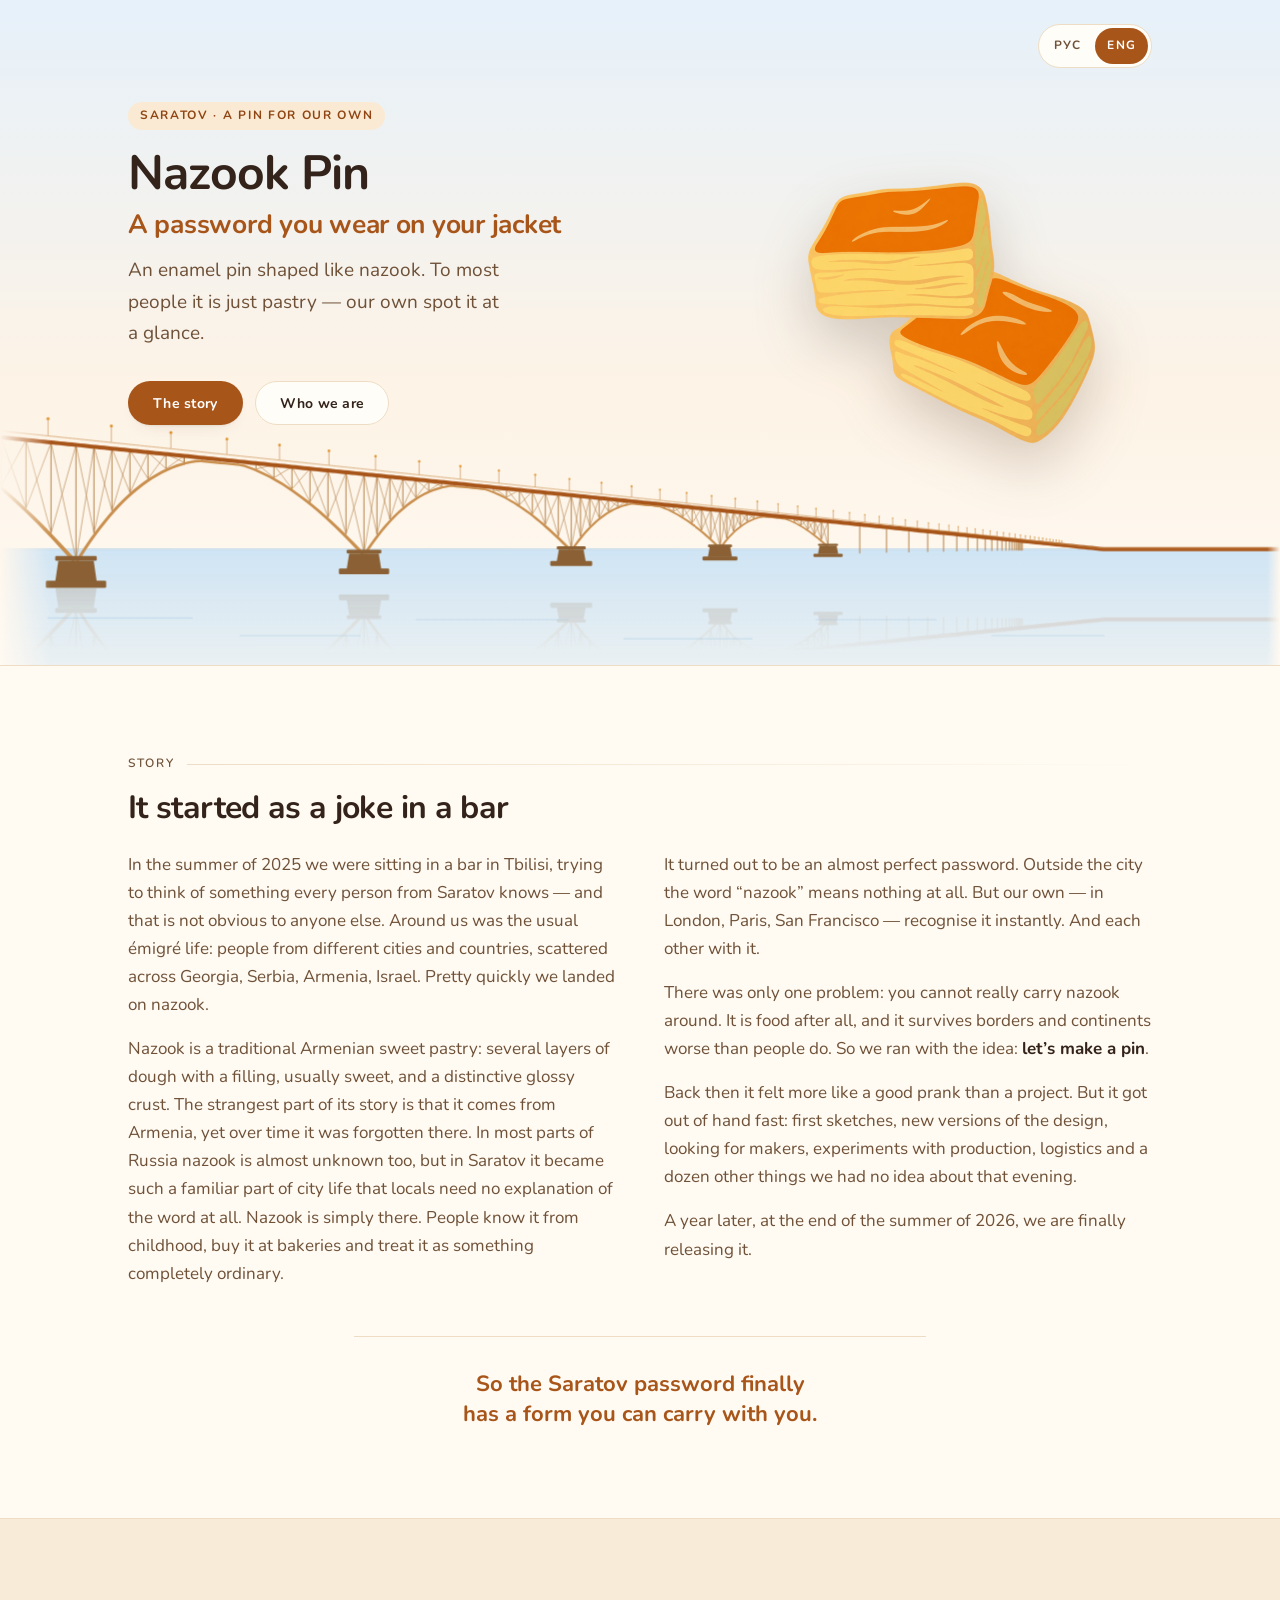
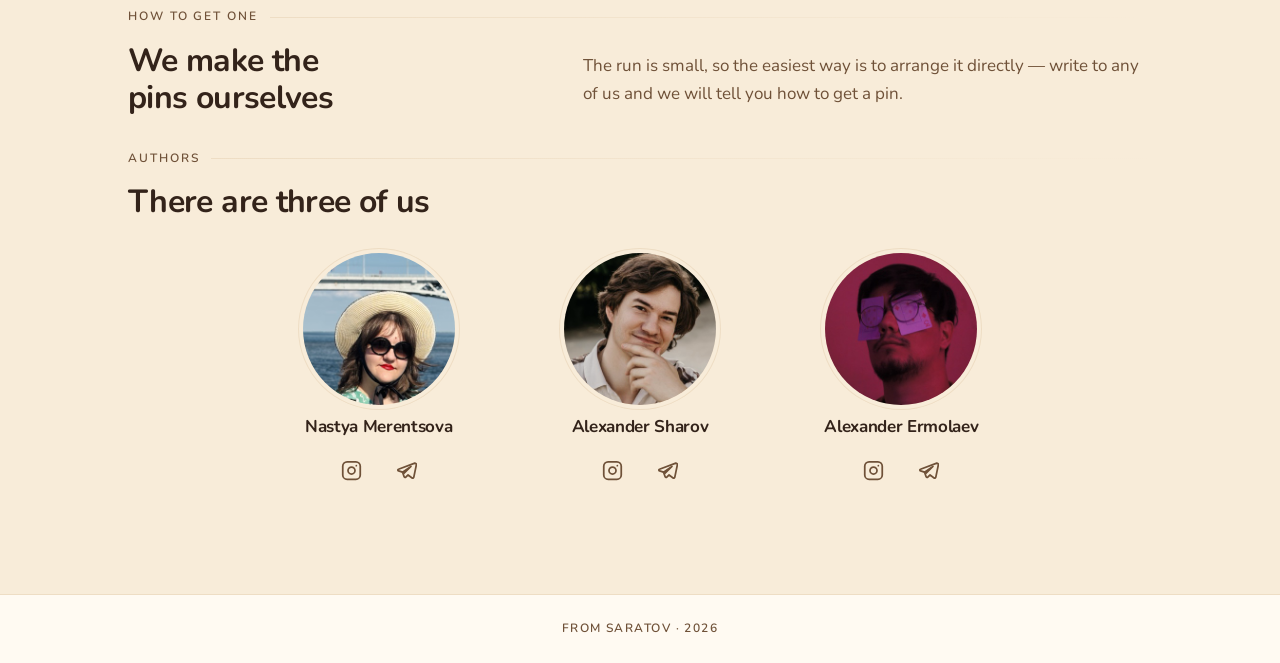
==== commit 6bd25fb4: "feat: update text" ====
--- a/en/index.html
+++ b/en/index.html
@@ -379,12 +379,14 @@
             Armenia, Israel. Pretty quickly we landed on nazook.
           </p>
           <p>
-            Nazook is a sweet layered pastry with a sugary filling. The strangest
-            part of its story is that it comes from Armenia, yet over time it was
-            all but forgotten there. In Saratov and Volgograd, though, it somehow
-            took root so firmly that for several generations it became an
-            utterly ordinary thing from childhood — the kind you would never
-            think to explain.
+            Nazook is a traditional Armenian sweet pastry: several layers of
+            dough with a filling, usually sweet, and a distinctive glossy crust.
+            The strangest part of its story is that it comes from Armenia, yet
+            over time it was forgotten there. In most parts of Russia nazook is
+            almost unknown too, but in Saratov it became such a familiar part of
+            city life that locals need no explanation of the word at all. Nazook
+            is simply there. People know it from childhood, buy it at bakeries
+            and treat it as something completely ordinary.
           </p>
           <p>
             It turned out to be an almost perfect password. Outside the city the
@@ -420,7 +422,7 @@
       <p class="eyebrow">How to get one</p>
       <div class="get__grid">
         <h2 class="get__heading" id="get-title">We make the pins ourselves</h2>
-        <p class="get__text">The run is small, so the easiest way is to ask us directly — write to any of us and we will sort out how to get one to you.</p>
+        <p class="get__text">The run is small, so the easiest way is to arrange it directly — write to any of us and we will tell you how to get a pin.</p>
       </div>
     </div>
   </section>
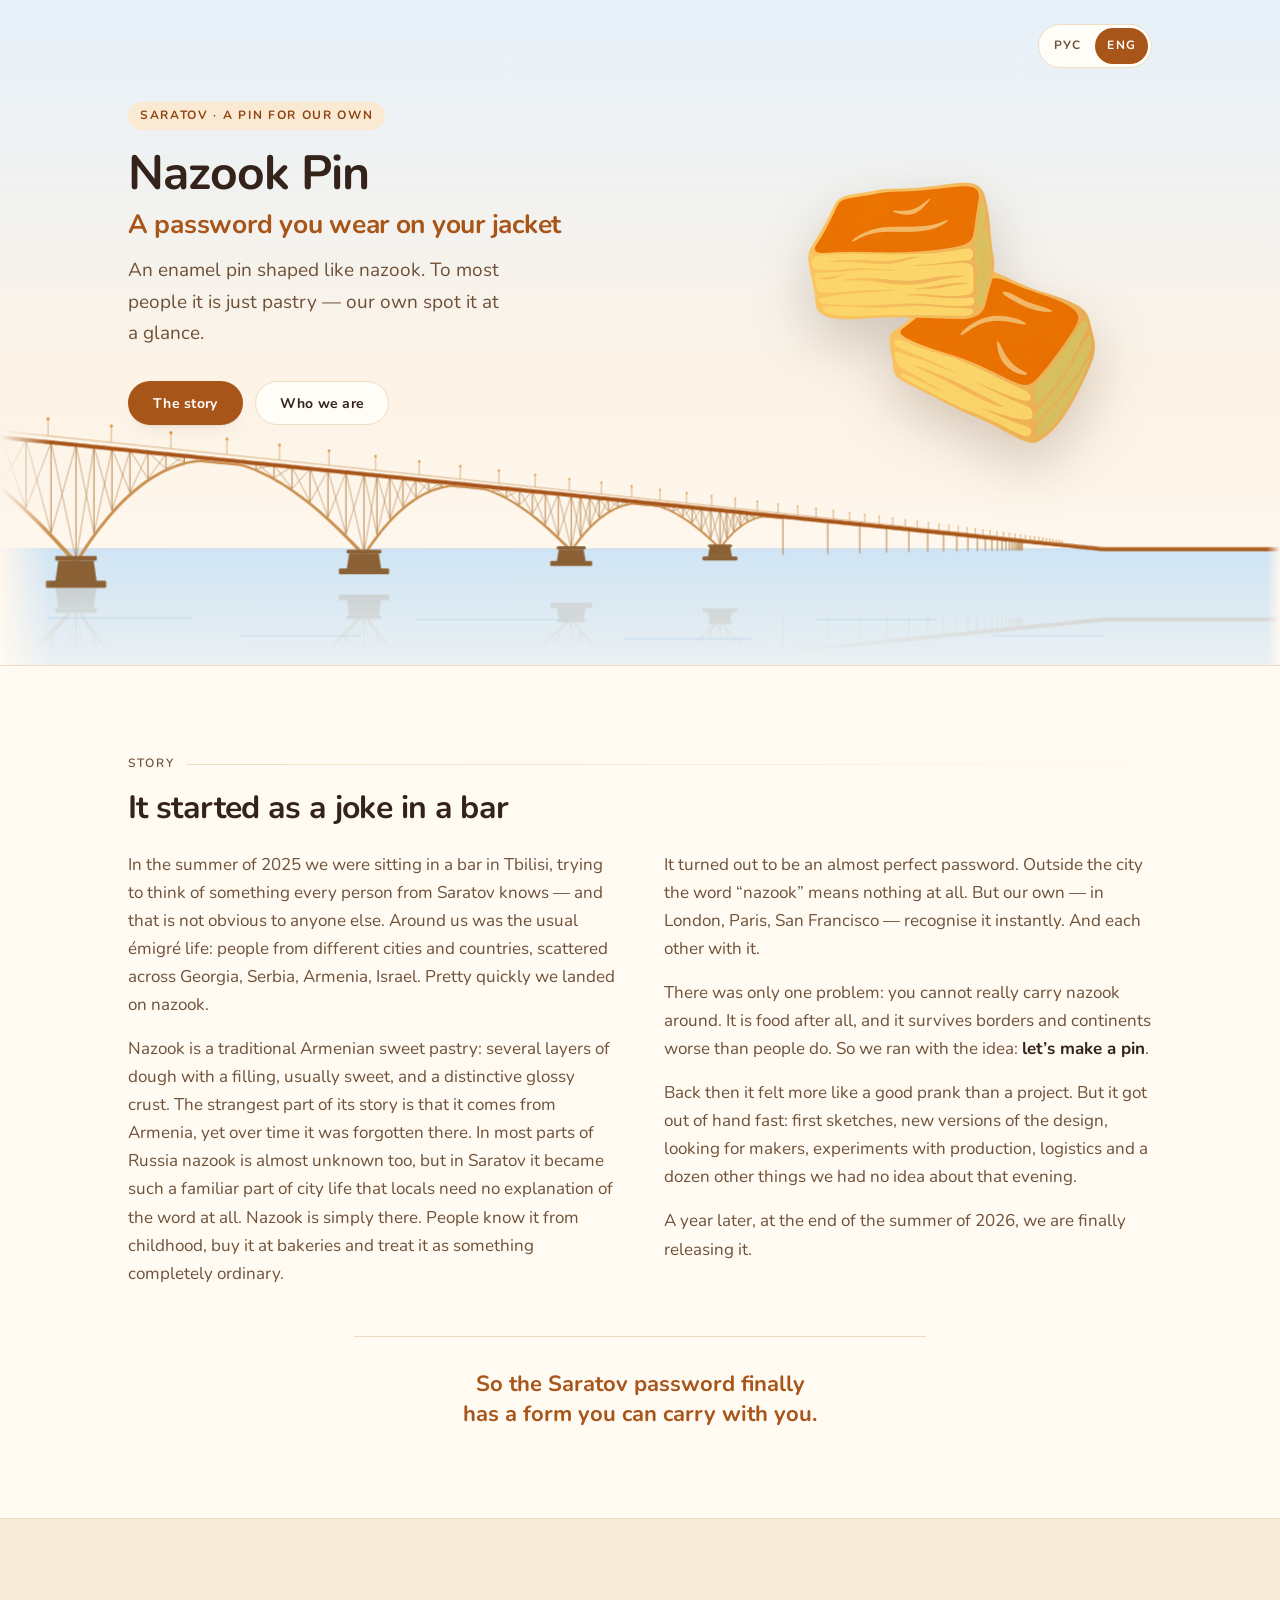
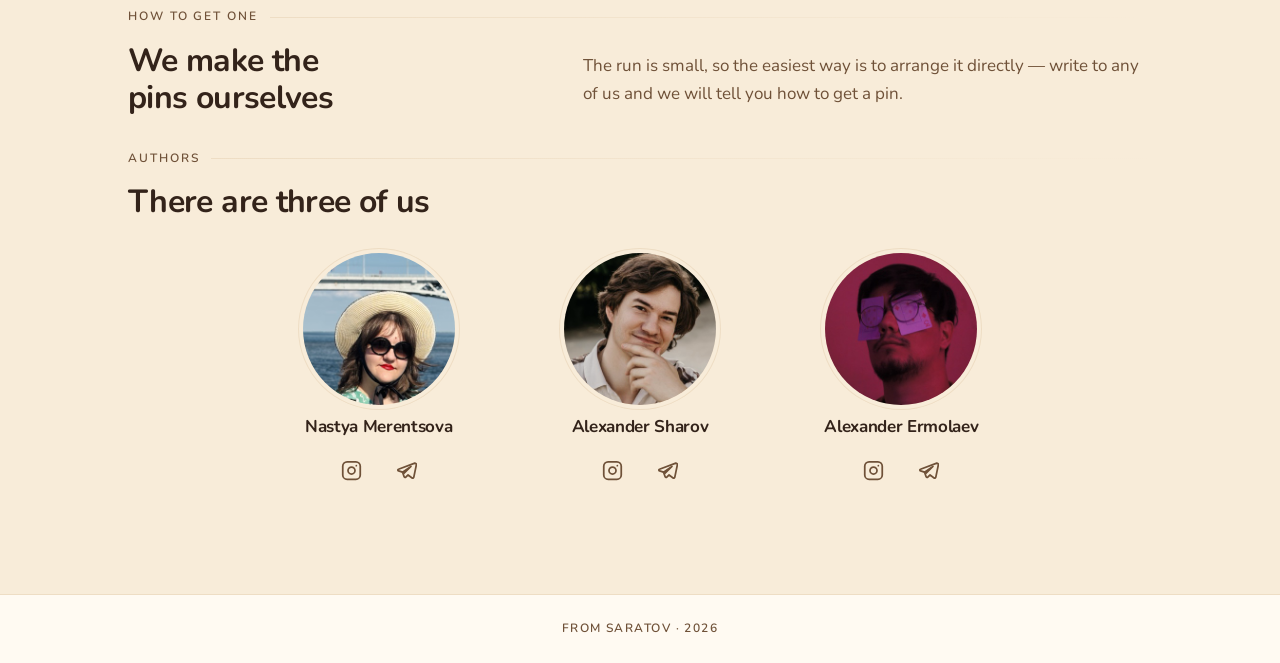
==== commit 4dd4561c: "improve bridge" ====
--- a/en/index.html
+++ b/en/index.html
@@ -129,13 +129,13 @@
               <path d="M95 227.3L101 217.8L107 208.7L113 200.0L119 191.7L125 183.9L131 176.4L137 169.3L143 162.5L149 156.2L155 150.2L161 144.6L167 139.4L173 134.5L179 130.0L185 125.9L191 122.0L197 118.6L203 115.4L209 112.6L215 110.1L221 107.9L227 106.1L233 104.5L239 103.3L245 102.3L251 102.2L257 102.8L263 103.4L269 104.0L275 104.6L281 105.2L287 105.8L293 106.4L299 107.0L305 108.2L311 110.2L317 112.5L323 114.9L329 117.7L335 120.6L341 123.7L347 127.1L353 130.7L359 134.5L365 138.5L371 142.6L377 147.0L383 151.5L389 156.3L395 161.2L401 166.2L407 171.4L413 176.8L419 182.4L425 188.1L431 193.9L437 199.9L443 206.0L449 212.2L455 218.5L455 224.6L449 218.1L443 211.7L437 205.5L431 199.3L425 193.3L419 187.5L413 181.8L407 176.3L401 170.9L395 165.7L389 160.7L383 155.9L377 151.2L371 146.7L365 142.4L359 138.3L353 134.4L347 130.8L341 127.3L335 124.1L329 121.1L323 118.3L317 115.7L311 113.4L305 111.3L299 110.0L293 109.4L287 108.8L281 108.2L275 107.6L269 107.0L263 106.4L257 105.9L251 105.3L245 105.6L239 106.6L233 107.9L227 109.5L221 111.5L215 113.8L209 116.4L203 119.3L197 122.6L191 126.2L185 130.2L179 134.5L173 139.2L167 144.2L161 149.6L155 155.4L149 161.5L143 168.1L137 175.0L131 182.3L125 190.0L119 198.1L113 206.6L107 215.5L101 224.9L95 234.6Z"/>
               <path d="M455 218.5L459 212.5L463 206.7L467 201.2L471 195.9L475 190.8L479 186.0L483 181.4L487 177.0L491 172.8L495 168.9L499 165.2L503 161.7L507 158.4L511 155.4L515 152.5L519 149.8L523 147.4L527 145.1L531 143.1L535 141.2L539 139.6L543 138.1L547 136.8L551 135.7L555 134.8L559 134.0L563 133.5L567 133.8L571 134.2L575 134.6L579 135.0L583 135.4L587 135.8L591 136.2L595 136.6L599 137.0L603 137.4L607 138.0L611 139.3L615 140.8L619 142.4L623 144.1L627 146.0L631 148.0L635 150.1L639 152.3L643 154.7L647 157.2L651 159.8L655 162.5L659 165.3L663 168.2L667 171.2L671 174.3L675 177.6L679 180.9L683 184.3L687 187.8L691 191.4L695 195.1L699 198.8L703 202.6L707 206.6L711 210.5L714 218.7L710 214.5L706 210.4L702 206.4L698 202.5L694 198.6L690 194.8L686 191.1L682 187.6L678 184.1L674 180.7L670 177.3L666 174.1L662 171.0L658 168.1L654 165.2L650 162.4L646 159.8L642 157.2L638 154.8L634 152.5L630 150.4L626 148.4L622 146.5L618 144.7L614 143.1L610 141.6L606 140.3L602 139.8L598 139.4L594 139.0L590 138.6L586 138.2L582 137.8L578 137.4L574 137.0L570 136.7L566 136.3L562 136.3L558 137.0L554 137.8L550 138.9L546 140.1L542 141.5L538 143.1L534 144.9L530 146.9L526 149.1L522 151.5L518 154.2L514 157.0L510 160.0L506 163.3L502 166.7L498 170.4L494 174.3L490 178.4L486 182.8L482 187.4L478 192.2L474 197.3L470 202.6L466 208.1L462 213.9L458 219.9Z"/>
               <path d="M714 213.6L717 209.3L720 205.2L723 201.3L726 197.5L729 194.0L732 190.6L735 187.3L738 184.3L741 181.4L744 178.7L747 176.1L750 173.7L753 171.5L756 169.4L759 167.5L762 165.7L765 164.1L768 162.6L771 161.3L774 160.1L777 159.1L780 158.1L783 157.4L786 156.7L789 156.2L792 156.2L795 156.5L798 156.8L801 157.1L804 157.4L807 157.7L810 158.0L813 158.3L816 158.6L819 158.9L822 159.2L825 159.7L828 160.7L831 161.9L834 163.1L837 164.4L840 165.8L843 167.3L846 168.9L849 170.6L852 172.4L855 174.3L858 176.2L861 178.2L864 180.3L867 182.5L870 184.8L873 187.1L876 189.5L879 191.9L882 194.4L885 197.0L888 199.7L891 202.4L894 205.1L897 208.0L900 210.8L900 215.1L897 212.1L894 209.2L891 206.3L888 203.5L885 200.7L882 198.1L879 195.4L876 192.9L873 190.4L870 188.0L867 185.6L864 183.4L861 181.2L858 179.1L855 177.1L852 175.1L849 173.3L846 171.5L843 169.9L840 168.3L837 166.8L834 165.4L831 164.2L828 163.0L825 161.9L822 161.4L819 161.1L816 160.7L813 160.4L810 160.1L807 159.8L804 159.5L801 159.3L798 159.0L795 158.7L792 158.5L789 158.5L786 159.1L783 159.8L780 160.6L777 161.6L774 162.7L771 164.0L768 165.4L765 167.0L762 168.7L759 170.6L756 172.6L753 174.8L750 177.1L747 179.6L744 182.3L741 185.2L738 188.2L735 191.4L732 194.7L729 198.3L726 202.0L723 205.9L720 210.0L717 214.2L714 218.7Z"/>
-              <path d="M900 210.8L902 208.2L904 205.6L906 203.1L908 200.8L910 198.5L912 196.4L914 194.3L916 192.4L918 190.5L920 188.8L922 187.1L924 185.5L926 184.0L928 182.7L930 181.4L932 180.1L934 179.0L936 178.0L938 177.0L940 176.2L942 175.4L944 174.7L946 174.1L948 173.5L950 173.1L952 172.7L954 172.4L956 172.6L958 172.8L960 173.0L962 173.1L964 173.3L966 173.5L968 173.7L970 173.9L972 174.1L974 174.3L976 174.5L978 174.7L980 174.9L982 175.3L984 176.0L986 176.7L988 177.5L990 178.4L992 179.3L994 180.2L996 181.2L998 182.3L1000 183.4L1002 184.5L1004 185.7L1006 187.0L1008 188.3L1010 189.6L1012 191.0L1014 192.4L1016 193.8L1018 195.3L1020 196.8L1022 198.4L1024 200.0L1026 201.6L1028 203.3L1030 205.0L1032 206.7L1034 208.4L1035 212.9L1033 211.0L1031 209.2L1029 207.4L1027 205.7L1025 203.9L1023 202.2L1021 200.6L1019 199.0L1017 197.4L1015 195.9L1013 194.4L1011 192.9L1009 191.5L1007 190.1L1005 188.8L1003 187.5L1001 186.3L999 185.1L997 183.9L995 182.9L993 181.8L991 180.9L989 179.9L987 179.1L985 178.3L983 177.5L981 176.9L979 176.7L977 176.4L975 176.2L973 176.0L971 175.8L969 175.6L967 175.4L965 175.2L963 175.0L961 174.9L959 174.7L957 174.5L955 174.4L953 174.5L951 174.8L949 175.3L947 175.9L945 176.5L943 177.2L941 178.0L939 178.9L937 179.9L935 181.0L933 182.1L931 183.4L929 184.7L927 186.1L925 187.7L923 189.3L921 191.0L919 192.8L917 194.7L915 196.7L913 198.8L911 201.0L909 203.4L907 205.8L905 208.3L903 210.9L901 213.7Z"/>
+              <path d="M900 210.8L902 208.2L904 205.6L906 203.1L908 200.8L910 198.5L912 196.4L914 194.3L916 192.4L918 190.5L920 188.8L922 187.1L924 185.5L926 184L928 182.7L930 181.4L932 180.1L934 179L936 178L938 177L940 176.2L942 175.4L944 174.7L946 174.1L948 173.5L950 173.1L952 172.7L954 172.4L956 172.6L958 172.8L960 173L962 173.1L964 173.3L966 173.5L968 173.7L970 173.9L972 174.1L974 174.3L976 174.5L978 174.7L977 176.4L975 176.2L973 176L971 175.8L969 175.6L967 175.4L965 175.2L963 175L961 174.9L959 174.7L957 174.5L955 174.4L953 174.5L951 174.8L949 175.3L947 175.9L945 176.5L943 177.2L941 178L939 178.9L937 179.9L935 181L933 182.1L931 183.4L929 184.7L927 186.1L925 187.7L923 189.3L921 191L919 192.8L917 194.7L915 196.7L913 198.8L911 201L909 203.4L907 205.8L905 208.3L903 210.9L901 213.7Z"/>
             </g>
             <g stroke="var(--bridge-truss)" stroke-width="1.5" fill="none" opacity=".9">
-              <path d="M-405.0 32.9V242.8M-373.8 36.1V193.6M-342.5 39.3V152.6M-311.2 42.4V119.6M-280.0 45.6V93.9M-248.8 48.8V75.4M-217.5 51.9V63.5M-186.2 55.1V58.3M-155.0 58.3V61.5M-123.8 61.4V64.6M-92.5 64.6V75.1M-61.2 67.8V90.9M-30.0 71.0V111.0M1.2 74.1V135.1M32.5 77.3V162.8M63.8 80.5V193.7M95.0 83.6V227.3M95.0 83.6V227.3M117.5 85.9V193.8M140.0 88.2V165.8M162.5 90.5V143.3M185.0 92.8V125.9M207.5 95.1V113.3M230.0 97.3V105.3M252.5 99.6V102.3M275.0 101.9V104.6M297.5 104.2V106.8M320.0 106.5V113.7M342.5 108.7V124.6M365.0 111.0V138.5M387.5 113.3V155.1M410.0 115.6V174.1M432.5 117.9V195.4M455.0 120.2V218.5M455.0 120.2V218.5M471.2 121.8V195.6M487.4 123.4V176.6M503.6 125.1V161.2M519.8 126.7V149.4M535.9 128.4V140.8M552.1 130.0V135.4M568.3 131.7V133.9M584.5 133.3V135.5M600.7 134.9V137.1M616.9 136.6V141.5M633.1 138.2V149.0M649.2 139.9V158.6M665.4 141.5V170.0M681.6 143.2V183.1M697.8 144.8V197.7M714.0 146.4V213.6M714.0 146.4V213.6M725.6 147.6V198.0M737.2 148.8V185.0M748.9 150.0V174.6M760.5 151.2V166.6M772.1 152.3V160.8M783.8 153.5V157.2M795.4 154.7V156.6M807.0 155.9V157.7M818.6 157.0V158.9M830.2 158.2V161.6M841.9 159.4V166.8M853.5 160.6V173.3M865.1 161.8V181.1M876.8 162.9V190.1M888.4 164.1V200.0M900.0 165.3V210.8M900.0 165.3V210.8M908.4 166.2V200.3M916.9 167.0V191.6M925.3 167.9V184.5M933.8 168.7V179.2M942.2 169.6V175.3M950.6 170.4V172.9M959.1 171.3V172.9M967.5 172.2V173.7M975.9 173.0V174.5M984.4 173.9V176.1M992.8 174.7V179.7M1001.2 175.6V184.1M1009.7 176.4V189.4M1018.1 177.3V195.4M1026.6 178.1V202.1M1035.0 179.0V209.3"/>
+              <path d="M-405.0 32.9V242.8M-373.8 36.1V193.6M-342.5 39.3V152.6M-311.2 42.4V119.6M-280.0 45.6V93.9M-248.8 48.8V75.4M-217.5 51.9V63.5M-186.2 55.1V58.3M-155.0 58.3V61.5M-123.8 61.4V64.6M-92.5 64.6V75.1M-61.2 67.8V90.9M-30.0 71.0V111.0M1.2 74.1V135.1M32.5 77.3V162.8M63.8 80.5V193.7M95.0 83.6V227.3M95.0 83.6V227.3M117.5 85.9V193.8M140.0 88.2V165.8M162.5 90.5V143.3M185.0 92.8V125.9M207.5 95.1V113.3M230.0 97.3V105.3M252.5 99.6V102.3M275.0 101.9V104.6M297.5 104.2V106.8M320.0 106.5V113.7M342.5 108.7V124.6M365.0 111.0V138.5M387.5 113.3V155.1M410.0 115.6V174.1M432.5 117.9V195.4M455.0 120.2V218.5M455.0 120.2V218.5M471.2 121.8V195.6M487.4 123.4V176.6M503.6 125.1V161.2M519.8 126.7V149.4M535.9 128.4V140.8M552.1 130.0V135.4M568.3 131.7V133.9M584.5 133.3V135.5M600.7 134.9V137.1M616.9 136.6V141.5M633.1 138.2V149.0M649.2 139.9V158.6M665.4 141.5V170.0M681.6 143.2V183.1M697.8 144.8V197.7M714.0 146.4V213.6M714.0 146.4V213.6M725.6 147.6V198.0M737.2 148.8V185.0M748.9 150.0V174.6M760.5 151.2V166.6M772.1 152.3V160.8M783.8 153.5V157.2M795.4 154.7V156.6M807.0 155.9V157.7M818.6 157.0V158.9M830.2 158.2V161.6M841.9 159.4V166.8M853.5 160.6V173.3M865.1 161.8V181.1M876.8 162.9V190.1M888.4 164.1V200.0M900.0 165.3V210.8M908.4 166.2V200.3M916.9 167.0V191.6M925.3 167.9V184.5M933.8 168.7V179.2M942.2 169.6V175.3M950.6 170.4V172.9M959.1 171.3V172.9M967.5 172.2V173.7M975.9 173.0V174.5"/>
             </g>
             <g stroke="var(--bridge-truss)" stroke-width="1.2" fill="none" opacity=".7">
-              <path d="M-405.0 32.9L-373.8 193.6M-405.0 242.8L-373.8 36.1M-373.8 36.1L-342.5 152.6M-373.8 193.6L-342.5 39.3M-342.5 39.3L-311.2 119.6M-342.5 152.6L-311.2 42.4M-311.2 42.4L-280.0 93.9M-311.2 119.6L-280.0 45.6M-280.0 45.6L-248.8 75.4M-280.0 93.9L-248.8 48.8M-248.8 48.8L-217.5 63.5M-248.8 75.4L-217.5 51.9M-217.5 51.9L-186.2 58.3M-217.5 63.5L-186.2 55.1M-186.2 55.1L-155.0 61.5M-186.2 58.3L-155.0 58.3M-155.0 58.3L-123.8 64.6M-155.0 61.5L-123.8 61.4M-123.8 61.4L-92.5 75.1M-123.8 64.6L-92.5 64.6M-92.5 64.6L-61.2 90.9M-92.5 75.1L-61.2 67.8M-61.2 67.8L-30.0 111.0M-61.2 90.9L-30.0 71.0M-30.0 71.0L1.2 135.1M-30.0 111.0L1.2 74.1M1.2 74.1L32.5 162.8M1.2 135.1L32.5 77.3M32.5 77.3L63.8 193.7M32.5 162.8L63.8 80.5M63.8 80.5L95.0 227.3M63.8 193.7L95.0 83.6M95.0 83.6L117.5 193.8M95.0 227.3L117.5 85.9M117.5 85.9L140.0 165.8M117.5 193.8L140.0 88.2M140.0 88.2L162.5 143.3M140.0 165.8L162.5 90.5M162.5 90.5L185.0 125.9M162.5 143.3L185.0 92.8M185.0 92.8L207.5 113.3M185.0 125.9L207.5 95.1M207.5 95.1L230.0 105.3M207.5 113.3L230.0 97.3M320.0 106.5L342.5 124.6M320.0 113.7L342.5 108.7M342.5 108.7L365.0 138.5M342.5 124.6L365.0 111.0M365.0 111.0L387.5 155.1M365.0 138.5L387.5 113.3M387.5 113.3L410.0 174.1M387.5 155.1L410.0 115.6M410.0 115.6L432.5 195.4M410.0 174.1L432.5 117.9M432.5 117.9L455.0 218.5M432.5 195.4L455.0 120.2M455.0 120.2L471.2 195.6M455.0 218.5L471.2 121.8M471.2 121.8L487.4 176.6M471.2 195.6L487.4 123.4M487.4 123.4L503.6 161.2M487.4 176.6L503.6 125.1M503.6 125.1L519.8 149.4M503.6 161.2L519.8 126.7M519.8 126.7L535.9 140.8M519.8 149.4L535.9 128.4M535.9 128.4L552.1 135.4M535.9 140.8L552.1 130.0M616.9 136.6L633.1 149.0M616.9 141.5L633.1 138.2M633.1 138.2L649.2 158.6M633.1 149.0L649.2 139.9M649.2 139.9L665.4 170.0M649.2 158.6L665.4 141.5M665.4 141.5L681.6 183.1M665.4 170.0L681.6 143.2M681.6 143.2L697.8 197.7M681.6 183.1L697.8 144.8M697.8 144.8L714.0 213.6M697.8 197.7L714.0 146.4M714.0 146.4L725.6 198.0M714.0 213.6L725.6 147.6M725.6 147.6L737.2 185.0M725.6 198.0L737.2 148.8M737.2 148.8L748.9 174.6M737.2 185.0L748.9 150.0M748.9 150.0L760.5 166.6M748.9 174.6L760.5 151.2M760.5 151.2L772.1 160.8M760.5 166.6L772.1 152.3M772.1 152.3L783.8 157.2M772.1 160.8L783.8 153.5M830.2 158.2L841.9 166.8M830.2 161.6L841.9 159.4M841.9 159.4L853.5 173.3M841.9 166.8L853.5 160.6M853.5 160.6L865.1 181.1M853.5 173.3L865.1 161.8M865.1 161.8L876.8 190.1M865.1 181.1L876.8 162.9M876.8 162.9L888.4 200.0M876.8 190.1L888.4 164.1M888.4 164.1L900.0 210.8M888.4 200.0L900.0 165.3M900.0 165.3L908.4 200.3M900.0 210.8L908.4 166.2M908.4 166.2L916.9 191.6M908.4 200.3L916.9 167.0M916.9 167.0L925.3 184.5M916.9 191.6L925.3 167.9M925.3 167.9L933.8 179.2M925.3 184.5L933.8 168.7M933.8 168.7L942.2 175.3M933.8 179.2L942.2 169.6M992.8 174.7L1001.2 184.1M992.8 179.7L1001.2 175.6M1001.2 175.6L1009.7 189.4M1001.2 184.1L1009.7 176.4M1009.7 176.4L1018.1 195.4M1009.7 189.4L1018.1 177.3M1018.1 177.3L1026.6 202.1M1018.1 195.4L1026.6 178.1M1026.6 178.1L1035.0 209.3M1026.6 202.1L1035.0 179.0"/>
+              <path d="M-405.0 32.9L-373.8 193.6M-405.0 242.8L-373.8 36.1M-373.8 36.1L-342.5 152.6M-373.8 193.6L-342.5 39.3M-342.5 39.3L-311.2 119.6M-342.5 152.6L-311.2 42.4M-311.2 42.4L-280.0 93.9M-311.2 119.6L-280.0 45.6M-280.0 45.6L-248.8 75.4M-280.0 93.9L-248.8 48.8M-248.8 48.8L-217.5 63.5M-248.8 75.4L-217.5 51.9M-217.5 51.9L-186.2 58.3M-217.5 63.5L-186.2 55.1M-186.2 55.1L-155.0 61.5M-186.2 58.3L-155.0 58.3M-155.0 58.3L-123.8 64.6M-155.0 61.5L-123.8 61.4M-123.8 61.4L-92.5 75.1M-123.8 64.6L-92.5 64.6M-92.5 64.6L-61.2 90.9M-92.5 75.1L-61.2 67.8M-61.2 67.8L-30.0 111.0M-61.2 90.9L-30.0 71.0M-30.0 71.0L1.2 135.1M-30.0 111.0L1.2 74.1M1.2 74.1L32.5 162.8M1.2 135.1L32.5 77.3M32.5 77.3L63.8 193.7M32.5 162.8L63.8 80.5M63.8 80.5L95.0 227.3M63.8 193.7L95.0 83.6M95.0 83.6L117.5 193.8M95.0 227.3L117.5 85.9M117.5 85.9L140.0 165.8M117.5 193.8L140.0 88.2M140.0 88.2L162.5 143.3M140.0 165.8L162.5 90.5M162.5 90.5L185.0 125.9M162.5 143.3L185.0 92.8M185.0 92.8L207.5 113.3M185.0 125.9L207.5 95.1M207.5 95.1L230.0 105.3M207.5 113.3L230.0 97.3M320.0 106.5L342.5 124.6M320.0 113.7L342.5 108.7M342.5 108.7L365.0 138.5M342.5 124.6L365.0 111.0M365.0 111.0L387.5 155.1M365.0 138.5L387.5 113.3M387.5 113.3L410.0 174.1M387.5 155.1L410.0 115.6M410.0 115.6L432.5 195.4M410.0 174.1L432.5 117.9M432.5 117.9L455.0 218.5M432.5 195.4L455.0 120.2M455.0 120.2L471.2 195.6M455.0 218.5L471.2 121.8M471.2 121.8L487.4 176.6M471.2 195.6L487.4 123.4M487.4 123.4L503.6 161.2M487.4 176.6L503.6 125.1M503.6 125.1L519.8 149.4M503.6 161.2L519.8 126.7M519.8 126.7L535.9 140.8M519.8 149.4L535.9 128.4M535.9 128.4L552.1 135.4M535.9 140.8L552.1 130.0M616.9 136.6L633.1 149.0M616.9 141.5L633.1 138.2M633.1 138.2L649.2 158.6M633.1 149.0L649.2 139.9M649.2 139.9L665.4 170.0M649.2 158.6L665.4 141.5M665.4 141.5L681.6 183.1M665.4 170.0L681.6 143.2M681.6 143.2L697.8 197.7M681.6 183.1L697.8 144.8M697.8 144.8L714.0 213.6M697.8 197.7L714.0 146.4M714.0 146.4L725.6 198.0M714.0 213.6L725.6 147.6M725.6 147.6L737.2 185.0M725.6 198.0L737.2 148.8M737.2 148.8L748.9 174.6M737.2 185.0L748.9 150.0M748.9 150.0L760.5 166.6M748.9 174.6L760.5 151.2M760.5 151.2L772.1 160.8M760.5 166.6L772.1 152.3M772.1 152.3L783.8 157.2M772.1 160.8L783.8 153.5M830.2 158.2L841.9 166.8M830.2 161.6L841.9 159.4M841.9 159.4L853.5 173.3M841.9 166.8L853.5 160.6M853.5 160.6L865.1 181.1M853.5 173.3L865.1 161.8M865.1 161.8L876.8 190.1M865.1 181.1L876.8 162.9M876.8 162.9L888.4 200.0M876.8 190.1L888.4 164.1M888.4 164.1L900.0 210.8M888.4 200.0L900.0 165.3M900.0 165.3L908.4 200.3M900.0 210.8L908.4 166.2M908.4 166.2L916.9 191.6M908.4 200.3L916.9 167.0M916.9 167.0L925.3 184.5M916.9 191.6L925.3 167.9M925.3 167.9L933.8 179.2M925.3 184.5L933.8 168.7M933.8 168.7L942.2 175.3M933.8 179.2L942.2 169.6"/>
             </g>
             <g fill="var(--bridge-pier)">
               <rect x="69.0" y="222.5" width="51.9" height="5.8" rx="1.5"/>
@@ -150,11 +150,10 @@
               <rect x="884.9" y="208.0" width="30.2" height="3.4" rx="1.5"/>
               <path d="M887.1 211.4h25.7l2.2 12.2h-30.2z"/>
               <rect x="878.1" y="223.0" width="43.7" height="5.0" rx="1.5"/>
-              <rect x="1022.4" y="207.0" width="25.2" height="2.8" rx="1.5"/>
-              <path d="M1024.3 209.8h21.5l1.9 10.2h-25.2z"/>
-              <rect x="1016.8" y="219.5" width="36.5" height="4.2" rx="1.5"/>
             </g>
             <g stroke="var(--bridge-truss)" stroke-width="1.7" stroke-linecap="round" fill="none" opacity=".8">
+              <path d="M978.7 173.3V220.2"/>
+              <path d="M1034.7 179.0V219.2"/>
               <path d="M1074.7 183.0V218.6"/>
               <path d="M1108.1 186.4V217.8"/>
               <path d="M1136.1 189.3V217.3"/>
@@ -188,13 +187,13 @@
           <path d="M95 227.3L101 217.8L107 208.7L113 200.0L119 191.7L125 183.9L131 176.4L137 169.3L143 162.5L149 156.2L155 150.2L161 144.6L167 139.4L173 134.5L179 130.0L185 125.9L191 122.0L197 118.6L203 115.4L209 112.6L215 110.1L221 107.9L227 106.1L233 104.5L239 103.3L245 102.3L251 102.2L257 102.8L263 103.4L269 104.0L275 104.6L281 105.2L287 105.8L293 106.4L299 107.0L305 108.2L311 110.2L317 112.5L323 114.9L329 117.7L335 120.6L341 123.7L347 127.1L353 130.7L359 134.5L365 138.5L371 142.6L377 147.0L383 151.5L389 156.3L395 161.2L401 166.2L407 171.4L413 176.8L419 182.4L425 188.1L431 193.9L437 199.9L443 206.0L449 212.2L455 218.5L455 224.6L449 218.1L443 211.7L437 205.5L431 199.3L425 193.3L419 187.5L413 181.8L407 176.3L401 170.9L395 165.7L389 160.7L383 155.9L377 151.2L371 146.7L365 142.4L359 138.3L353 134.4L347 130.8L341 127.3L335 124.1L329 121.1L323 118.3L317 115.7L311 113.4L305 111.3L299 110.0L293 109.4L287 108.8L281 108.2L275 107.6L269 107.0L263 106.4L257 105.9L251 105.3L245 105.6L239 106.6L233 107.9L227 109.5L221 111.5L215 113.8L209 116.4L203 119.3L197 122.6L191 126.2L185 130.2L179 134.5L173 139.2L167 144.2L161 149.6L155 155.4L149 161.5L143 168.1L137 175.0L131 182.3L125 190.0L119 198.1L113 206.6L107 215.5L101 224.9L95 234.6Z"/>
           <path d="M455 218.5L459 212.5L463 206.7L467 201.2L471 195.9L475 190.8L479 186.0L483 181.4L487 177.0L491 172.8L495 168.9L499 165.2L503 161.7L507 158.4L511 155.4L515 152.5L519 149.8L523 147.4L527 145.1L531 143.1L535 141.2L539 139.6L543 138.1L547 136.8L551 135.7L555 134.8L559 134.0L563 133.5L567 133.8L571 134.2L575 134.6L579 135.0L583 135.4L587 135.8L591 136.2L595 136.6L599 137.0L603 137.4L607 138.0L611 139.3L615 140.8L619 142.4L623 144.1L627 146.0L631 148.0L635 150.1L639 152.3L643 154.7L647 157.2L651 159.8L655 162.5L659 165.3L663 168.2L667 171.2L671 174.3L675 177.6L679 180.9L683 184.3L687 187.8L691 191.4L695 195.1L699 198.8L703 202.6L707 206.6L711 210.5L714 218.7L710 214.5L706 210.4L702 206.4L698 202.5L694 198.6L690 194.8L686 191.1L682 187.6L678 184.1L674 180.7L670 177.3L666 174.1L662 171.0L658 168.1L654 165.2L650 162.4L646 159.8L642 157.2L638 154.8L634 152.5L630 150.4L626 148.4L622 146.5L618 144.7L614 143.1L610 141.6L606 140.3L602 139.8L598 139.4L594 139.0L590 138.6L586 138.2L582 137.8L578 137.4L574 137.0L570 136.7L566 136.3L562 136.3L558 137.0L554 137.8L550 138.9L546 140.1L542 141.5L538 143.1L534 144.9L530 146.9L526 149.1L522 151.5L518 154.2L514 157.0L510 160.0L506 163.3L502 166.7L498 170.4L494 174.3L490 178.4L486 182.8L482 187.4L478 192.2L474 197.3L470 202.6L466 208.1L462 213.9L458 219.9Z"/>
           <path d="M714 213.6L717 209.3L720 205.2L723 201.3L726 197.5L729 194.0L732 190.6L735 187.3L738 184.3L741 181.4L744 178.7L747 176.1L750 173.7L753 171.5L756 169.4L759 167.5L762 165.7L765 164.1L768 162.6L771 161.3L774 160.1L777 159.1L780 158.1L783 157.4L786 156.7L789 156.2L792 156.2L795 156.5L798 156.8L801 157.1L804 157.4L807 157.7L810 158.0L813 158.3L816 158.6L819 158.9L822 159.2L825 159.7L828 160.7L831 161.9L834 163.1L837 164.4L840 165.8L843 167.3L846 168.9L849 170.6L852 172.4L855 174.3L858 176.2L861 178.2L864 180.3L867 182.5L870 184.8L873 187.1L876 189.5L879 191.9L882 194.4L885 197.0L888 199.7L891 202.4L894 205.1L897 208.0L900 210.8L900 215.1L897 212.1L894 209.2L891 206.3L888 203.5L885 200.7L882 198.1L879 195.4L876 192.9L873 190.4L870 188.0L867 185.6L864 183.4L861 181.2L858 179.1L855 177.1L852 175.1L849 173.3L846 171.5L843 169.9L840 168.3L837 166.8L834 165.4L831 164.2L828 163.0L825 161.9L822 161.4L819 161.1L816 160.7L813 160.4L810 160.1L807 159.8L804 159.5L801 159.3L798 159.0L795 158.7L792 158.5L789 158.5L786 159.1L783 159.8L780 160.6L777 161.6L774 162.7L771 164.0L768 165.4L765 167.0L762 168.7L759 170.6L756 172.6L753 174.8L750 177.1L747 179.6L744 182.3L741 185.2L738 188.2L735 191.4L732 194.7L729 198.3L726 202.0L723 205.9L720 210.0L717 214.2L714 218.7Z"/>
-          <path d="M900 210.8L902 208.2L904 205.6L906 203.1L908 200.8L910 198.5L912 196.4L914 194.3L916 192.4L918 190.5L920 188.8L922 187.1L924 185.5L926 184.0L928 182.7L930 181.4L932 180.1L934 179.0L936 178.0L938 177.0L940 176.2L942 175.4L944 174.7L946 174.1L948 173.5L950 173.1L952 172.7L954 172.4L956 172.6L958 172.8L960 173.0L962 173.1L964 173.3L966 173.5L968 173.7L970 173.9L972 174.1L974 174.3L976 174.5L978 174.7L980 174.9L982 175.3L984 176.0L986 176.7L988 177.5L990 178.4L992 179.3L994 180.2L996 181.2L998 182.3L1000 183.4L1002 184.5L1004 185.7L1006 187.0L1008 188.3L1010 189.6L1012 191.0L1014 192.4L1016 193.8L1018 195.3L1020 196.8L1022 198.4L1024 200.0L1026 201.6L1028 203.3L1030 205.0L1032 206.7L1034 208.4L1035 212.9L1033 211.0L1031 209.2L1029 207.4L1027 205.7L1025 203.9L1023 202.2L1021 200.6L1019 199.0L1017 197.4L1015 195.9L1013 194.4L1011 192.9L1009 191.5L1007 190.1L1005 188.8L1003 187.5L1001 186.3L999 185.1L997 183.9L995 182.9L993 181.8L991 180.9L989 179.9L987 179.1L985 178.3L983 177.5L981 176.9L979 176.7L977 176.4L975 176.2L973 176.0L971 175.8L969 175.6L967 175.4L965 175.2L963 175.0L961 174.9L959 174.7L957 174.5L955 174.4L953 174.5L951 174.8L949 175.3L947 175.9L945 176.5L943 177.2L941 178.0L939 178.9L937 179.9L935 181.0L933 182.1L931 183.4L929 184.7L927 186.1L925 187.7L923 189.3L921 191.0L919 192.8L917 194.7L915 196.7L913 198.8L911 201.0L909 203.4L907 205.8L905 208.3L903 210.9L901 213.7Z"/>
+          <path d="M900 210.8L902 208.2L904 205.6L906 203.1L908 200.8L910 198.5L912 196.4L914 194.3L916 192.4L918 190.5L920 188.8L922 187.1L924 185.5L926 184L928 182.7L930 181.4L932 180.1L934 179L936 178L938 177L940 176.2L942 175.4L944 174.7L946 174.1L948 173.5L950 173.1L952 172.7L954 172.4L956 172.6L958 172.8L960 173L962 173.1L964 173.3L966 173.5L968 173.7L970 173.9L972 174.1L974 174.3L976 174.5L978 174.7L977 176.4L975 176.2L973 176L971 175.8L969 175.6L967 175.4L965 175.2L963 175L961 174.9L959 174.7L957 174.5L955 174.4L953 174.5L951 174.8L949 175.3L947 175.9L945 176.5L943 177.2L941 178L939 178.9L937 179.9L935 181L933 182.1L931 183.4L929 184.7L927 186.1L925 187.7L923 189.3L921 191L919 192.8L917 194.7L915 196.7L913 198.8L911 201L909 203.4L907 205.8L905 208.3L903 210.9L901 213.7Z"/>
         </g>
         <g stroke="var(--bridge-truss)" stroke-width="1.5" fill="none" opacity=".9">
-          <path d="M-405.0 32.9V242.8M-373.8 36.1V193.6M-342.5 39.3V152.6M-311.2 42.4V119.6M-280.0 45.6V93.9M-248.8 48.8V75.4M-217.5 51.9V63.5M-186.2 55.1V58.3M-155.0 58.3V61.5M-123.8 61.4V64.6M-92.5 64.6V75.1M-61.2 67.8V90.9M-30.0 71.0V111.0M1.2 74.1V135.1M32.5 77.3V162.8M63.8 80.5V193.7M95.0 83.6V227.3M95.0 83.6V227.3M117.5 85.9V193.8M140.0 88.2V165.8M162.5 90.5V143.3M185.0 92.8V125.9M207.5 95.1V113.3M230.0 97.3V105.3M252.5 99.6V102.3M275.0 101.9V104.6M297.5 104.2V106.8M320.0 106.5V113.7M342.5 108.7V124.6M365.0 111.0V138.5M387.5 113.3V155.1M410.0 115.6V174.1M432.5 117.9V195.4M455.0 120.2V218.5M455.0 120.2V218.5M471.2 121.8V195.6M487.4 123.4V176.6M503.6 125.1V161.2M519.8 126.7V149.4M535.9 128.4V140.8M552.1 130.0V135.4M568.3 131.7V133.9M584.5 133.3V135.5M600.7 134.9V137.1M616.9 136.6V141.5M633.1 138.2V149.0M649.2 139.9V158.6M665.4 141.5V170.0M681.6 143.2V183.1M697.8 144.8V197.7M714.0 146.4V213.6M714.0 146.4V213.6M725.6 147.6V198.0M737.2 148.8V185.0M748.9 150.0V174.6M760.5 151.2V166.6M772.1 152.3V160.8M783.8 153.5V157.2M795.4 154.7V156.6M807.0 155.9V157.7M818.6 157.0V158.9M830.2 158.2V161.6M841.9 159.4V166.8M853.5 160.6V173.3M865.1 161.8V181.1M876.8 162.9V190.1M888.4 164.1V200.0M900.0 165.3V210.8M900.0 165.3V210.8M908.4 166.2V200.3M916.9 167.0V191.6M925.3 167.9V184.5M933.8 168.7V179.2M942.2 169.6V175.3M950.6 170.4V172.9M959.1 171.3V172.9M967.5 172.2V173.7M975.9 173.0V174.5M984.4 173.9V176.1M992.8 174.7V179.7M1001.2 175.6V184.1M1009.7 176.4V189.4M1018.1 177.3V195.4M1026.6 178.1V202.1M1035.0 179.0V209.3"/>
+          <path d="M-405.0 32.9V242.8M-373.8 36.1V193.6M-342.5 39.3V152.6M-311.2 42.4V119.6M-280.0 45.6V93.9M-248.8 48.8V75.4M-217.5 51.9V63.5M-186.2 55.1V58.3M-155.0 58.3V61.5M-123.8 61.4V64.6M-92.5 64.6V75.1M-61.2 67.8V90.9M-30.0 71.0V111.0M1.2 74.1V135.1M32.5 77.3V162.8M63.8 80.5V193.7M95.0 83.6V227.3M95.0 83.6V227.3M117.5 85.9V193.8M140.0 88.2V165.8M162.5 90.5V143.3M185.0 92.8V125.9M207.5 95.1V113.3M230.0 97.3V105.3M252.5 99.6V102.3M275.0 101.9V104.6M297.5 104.2V106.8M320.0 106.5V113.7M342.5 108.7V124.6M365.0 111.0V138.5M387.5 113.3V155.1M410.0 115.6V174.1M432.5 117.9V195.4M455.0 120.2V218.5M455.0 120.2V218.5M471.2 121.8V195.6M487.4 123.4V176.6M503.6 125.1V161.2M519.8 126.7V149.4M535.9 128.4V140.8M552.1 130.0V135.4M568.3 131.7V133.9M584.5 133.3V135.5M600.7 134.9V137.1M616.9 136.6V141.5M633.1 138.2V149.0M649.2 139.9V158.6M665.4 141.5V170.0M681.6 143.2V183.1M697.8 144.8V197.7M714.0 146.4V213.6M714.0 146.4V213.6M725.6 147.6V198.0M737.2 148.8V185.0M748.9 150.0V174.6M760.5 151.2V166.6M772.1 152.3V160.8M783.8 153.5V157.2M795.4 154.7V156.6M807.0 155.9V157.7M818.6 157.0V158.9M830.2 158.2V161.6M841.9 159.4V166.8M853.5 160.6V173.3M865.1 161.8V181.1M876.8 162.9V190.1M888.4 164.1V200.0M900.0 165.3V210.8M908.4 166.2V200.3M916.9 167.0V191.6M925.3 167.9V184.5M933.8 168.7V179.2M942.2 169.6V175.3M950.6 170.4V172.9M959.1 171.3V172.9M967.5 172.2V173.7M975.9 173.0V174.5"/>
         </g>
         <g stroke="var(--bridge-truss)" stroke-width="1.2" fill="none" opacity=".7">
-          <path d="M-405.0 32.9L-373.8 193.6M-405.0 242.8L-373.8 36.1M-373.8 36.1L-342.5 152.6M-373.8 193.6L-342.5 39.3M-342.5 39.3L-311.2 119.6M-342.5 152.6L-311.2 42.4M-311.2 42.4L-280.0 93.9M-311.2 119.6L-280.0 45.6M-280.0 45.6L-248.8 75.4M-280.0 93.9L-248.8 48.8M-248.8 48.8L-217.5 63.5M-248.8 75.4L-217.5 51.9M-217.5 51.9L-186.2 58.3M-217.5 63.5L-186.2 55.1M-186.2 55.1L-155.0 61.5M-186.2 58.3L-155.0 58.3M-155.0 58.3L-123.8 64.6M-155.0 61.5L-123.8 61.4M-123.8 61.4L-92.5 75.1M-123.8 64.6L-92.5 64.6M-92.5 64.6L-61.2 90.9M-92.5 75.1L-61.2 67.8M-61.2 67.8L-30.0 111.0M-61.2 90.9L-30.0 71.0M-30.0 71.0L1.2 135.1M-30.0 111.0L1.2 74.1M1.2 74.1L32.5 162.8M1.2 135.1L32.5 77.3M32.5 77.3L63.8 193.7M32.5 162.8L63.8 80.5M63.8 80.5L95.0 227.3M63.8 193.7L95.0 83.6M95.0 83.6L117.5 193.8M95.0 227.3L117.5 85.9M117.5 85.9L140.0 165.8M117.5 193.8L140.0 88.2M140.0 88.2L162.5 143.3M140.0 165.8L162.5 90.5M162.5 90.5L185.0 125.9M162.5 143.3L185.0 92.8M185.0 92.8L207.5 113.3M185.0 125.9L207.5 95.1M207.5 95.1L230.0 105.3M207.5 113.3L230.0 97.3M320.0 106.5L342.5 124.6M320.0 113.7L342.5 108.7M342.5 108.7L365.0 138.5M342.5 124.6L365.0 111.0M365.0 111.0L387.5 155.1M365.0 138.5L387.5 113.3M387.5 113.3L410.0 174.1M387.5 155.1L410.0 115.6M410.0 115.6L432.5 195.4M410.0 174.1L432.5 117.9M432.5 117.9L455.0 218.5M432.5 195.4L455.0 120.2M455.0 120.2L471.2 195.6M455.0 218.5L471.2 121.8M471.2 121.8L487.4 176.6M471.2 195.6L487.4 123.4M487.4 123.4L503.6 161.2M487.4 176.6L503.6 125.1M503.6 125.1L519.8 149.4M503.6 161.2L519.8 126.7M519.8 126.7L535.9 140.8M519.8 149.4L535.9 128.4M535.9 128.4L552.1 135.4M535.9 140.8L552.1 130.0M616.9 136.6L633.1 149.0M616.9 141.5L633.1 138.2M633.1 138.2L649.2 158.6M633.1 149.0L649.2 139.9M649.2 139.9L665.4 170.0M649.2 158.6L665.4 141.5M665.4 141.5L681.6 183.1M665.4 170.0L681.6 143.2M681.6 143.2L697.8 197.7M681.6 183.1L697.8 144.8M697.8 144.8L714.0 213.6M697.8 197.7L714.0 146.4M714.0 146.4L725.6 198.0M714.0 213.6L725.6 147.6M725.6 147.6L737.2 185.0M725.6 198.0L737.2 148.8M737.2 148.8L748.9 174.6M737.2 185.0L748.9 150.0M748.9 150.0L760.5 166.6M748.9 174.6L760.5 151.2M760.5 151.2L772.1 160.8M760.5 166.6L772.1 152.3M772.1 152.3L783.8 157.2M772.1 160.8L783.8 153.5M830.2 158.2L841.9 166.8M830.2 161.6L841.9 159.4M841.9 159.4L853.5 173.3M841.9 166.8L853.5 160.6M853.5 160.6L865.1 181.1M853.5 173.3L865.1 161.8M865.1 161.8L876.8 190.1M865.1 181.1L876.8 162.9M876.8 162.9L888.4 200.0M876.8 190.1L888.4 164.1M888.4 164.1L900.0 210.8M888.4 200.0L900.0 165.3M900.0 165.3L908.4 200.3M900.0 210.8L908.4 166.2M908.4 166.2L916.9 191.6M908.4 200.3L916.9 167.0M916.9 167.0L925.3 184.5M916.9 191.6L925.3 167.9M925.3 167.9L933.8 179.2M925.3 184.5L933.8 168.7M933.8 168.7L942.2 175.3M933.8 179.2L942.2 169.6M992.8 174.7L1001.2 184.1M992.8 179.7L1001.2 175.6M1001.2 175.6L1009.7 189.4M1001.2 184.1L1009.7 176.4M1009.7 176.4L1018.1 195.4M1009.7 189.4L1018.1 177.3M1018.1 177.3L1026.6 202.1M1018.1 195.4L1026.6 178.1M1026.6 178.1L1035.0 209.3M1026.6 202.1L1035.0 179.0"/>
+          <path d="M-405.0 32.9L-373.8 193.6M-405.0 242.8L-373.8 36.1M-373.8 36.1L-342.5 152.6M-373.8 193.6L-342.5 39.3M-342.5 39.3L-311.2 119.6M-342.5 152.6L-311.2 42.4M-311.2 42.4L-280.0 93.9M-311.2 119.6L-280.0 45.6M-280.0 45.6L-248.8 75.4M-280.0 93.9L-248.8 48.8M-248.8 48.8L-217.5 63.5M-248.8 75.4L-217.5 51.9M-217.5 51.9L-186.2 58.3M-217.5 63.5L-186.2 55.1M-186.2 55.1L-155.0 61.5M-186.2 58.3L-155.0 58.3M-155.0 58.3L-123.8 64.6M-155.0 61.5L-123.8 61.4M-123.8 61.4L-92.5 75.1M-123.8 64.6L-92.5 64.6M-92.5 64.6L-61.2 90.9M-92.5 75.1L-61.2 67.8M-61.2 67.8L-30.0 111.0M-61.2 90.9L-30.0 71.0M-30.0 71.0L1.2 135.1M-30.0 111.0L1.2 74.1M1.2 74.1L32.5 162.8M1.2 135.1L32.5 77.3M32.5 77.3L63.8 193.7M32.5 162.8L63.8 80.5M63.8 80.5L95.0 227.3M63.8 193.7L95.0 83.6M95.0 83.6L117.5 193.8M95.0 227.3L117.5 85.9M117.5 85.9L140.0 165.8M117.5 193.8L140.0 88.2M140.0 88.2L162.5 143.3M140.0 165.8L162.5 90.5M162.5 90.5L185.0 125.9M162.5 143.3L185.0 92.8M185.0 92.8L207.5 113.3M185.0 125.9L207.5 95.1M207.5 95.1L230.0 105.3M207.5 113.3L230.0 97.3M320.0 106.5L342.5 124.6M320.0 113.7L342.5 108.7M342.5 108.7L365.0 138.5M342.5 124.6L365.0 111.0M365.0 111.0L387.5 155.1M365.0 138.5L387.5 113.3M387.5 113.3L410.0 174.1M387.5 155.1L410.0 115.6M410.0 115.6L432.5 195.4M410.0 174.1L432.5 117.9M432.5 117.9L455.0 218.5M432.5 195.4L455.0 120.2M455.0 120.2L471.2 195.6M455.0 218.5L471.2 121.8M471.2 121.8L487.4 176.6M471.2 195.6L487.4 123.4M487.4 123.4L503.6 161.2M487.4 176.6L503.6 125.1M503.6 125.1L519.8 149.4M503.6 161.2L519.8 126.7M519.8 126.7L535.9 140.8M519.8 149.4L535.9 128.4M535.9 128.4L552.1 135.4M535.9 140.8L552.1 130.0M616.9 136.6L633.1 149.0M616.9 141.5L633.1 138.2M633.1 138.2L649.2 158.6M633.1 149.0L649.2 139.9M649.2 139.9L665.4 170.0M649.2 158.6L665.4 141.5M665.4 141.5L681.6 183.1M665.4 170.0L681.6 143.2M681.6 143.2L697.8 197.7M681.6 183.1L697.8 144.8M697.8 144.8L714.0 213.6M697.8 197.7L714.0 146.4M714.0 146.4L725.6 198.0M714.0 213.6L725.6 147.6M725.6 147.6L737.2 185.0M725.6 198.0L737.2 148.8M737.2 148.8L748.9 174.6M737.2 185.0L748.9 150.0M748.9 150.0L760.5 166.6M748.9 174.6L760.5 151.2M760.5 151.2L772.1 160.8M760.5 166.6L772.1 152.3M772.1 152.3L783.8 157.2M772.1 160.8L783.8 153.5M830.2 158.2L841.9 166.8M830.2 161.6L841.9 159.4M841.9 159.4L853.5 173.3M841.9 166.8L853.5 160.6M853.5 160.6L865.1 181.1M853.5 173.3L865.1 161.8M865.1 161.8L876.8 190.1M865.1 181.1L876.8 162.9M876.8 162.9L888.4 200.0M876.8 190.1L888.4 164.1M888.4 164.1L900.0 210.8M888.4 200.0L900.0 165.3M900.0 165.3L908.4 200.3M900.0 210.8L908.4 166.2M908.4 166.2L916.9 191.6M908.4 200.3L916.9 167.0M916.9 167.0L925.3 184.5M916.9 191.6L925.3 167.9M925.3 167.9L933.8 179.2M925.3 184.5L933.8 168.7M933.8 168.7L942.2 175.3M933.8 179.2L942.2 169.6"/>
         </g>
         <g fill="var(--bridge-pier)">
           <rect x="69.0" y="222.5" width="51.9" height="5.8" rx="1.5"/>
@@ -209,11 +208,10 @@
           <rect x="884.9" y="208.0" width="30.2" height="3.4" rx="1.5"/>
           <path d="M887.1 211.4h25.7l2.2 12.2h-30.2z"/>
           <rect x="878.1" y="223.0" width="43.7" height="5.0" rx="1.5"/>
-          <rect x="1022.4" y="207.0" width="25.2" height="2.8" rx="1.5"/>
-          <path d="M1024.3 209.8h21.5l1.9 10.2h-25.2z"/>
-          <rect x="1016.8" y="219.5" width="36.5" height="4.2" rx="1.5"/>
         </g>
         <g stroke="var(--bridge-truss)" stroke-width="1.7" stroke-linecap="round" fill="none" opacity=".8">
+          <path d="M978.7 173.3V220.2"/>
+          <path d="M1034.7 179.0V219.2"/>
           <path d="M1074.7 183.0V218.6"/>
           <path d="M1108.1 186.4V217.8"/>
           <path d="M1136.1 189.3V217.3"/>
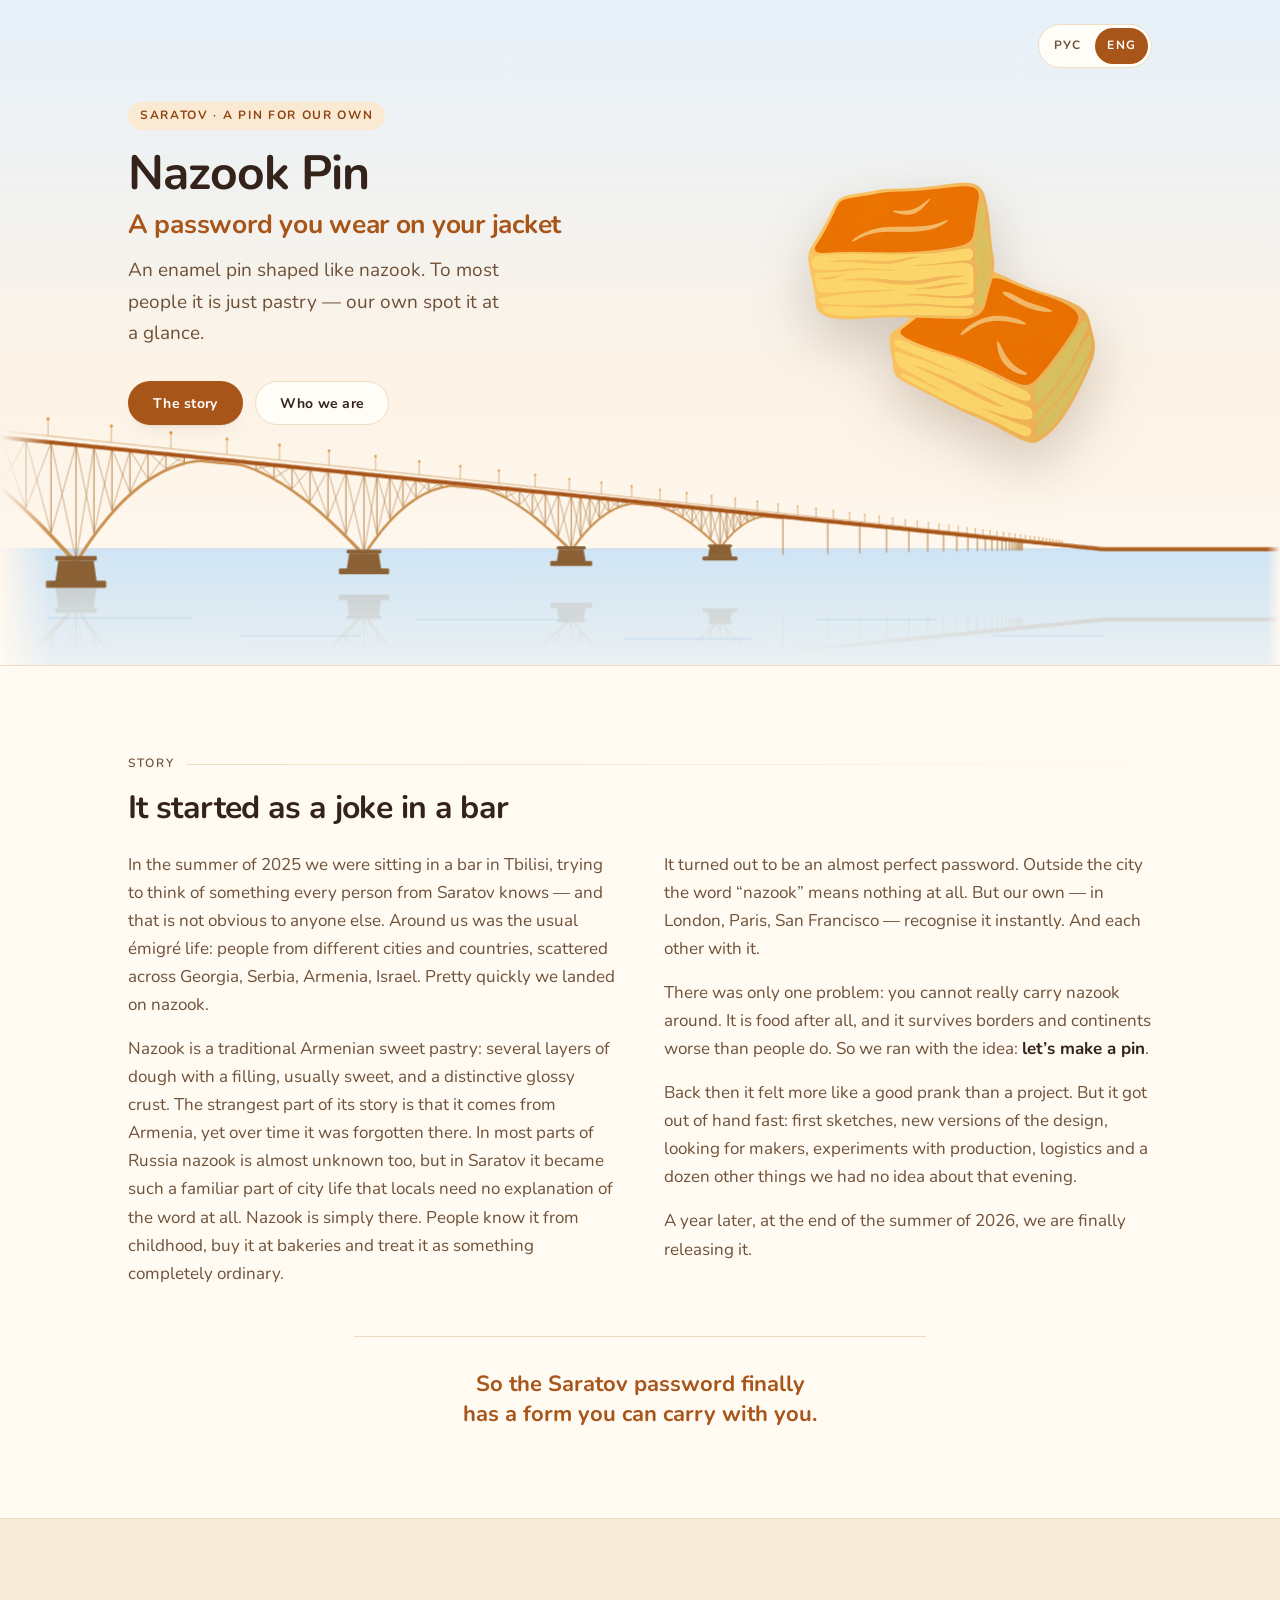
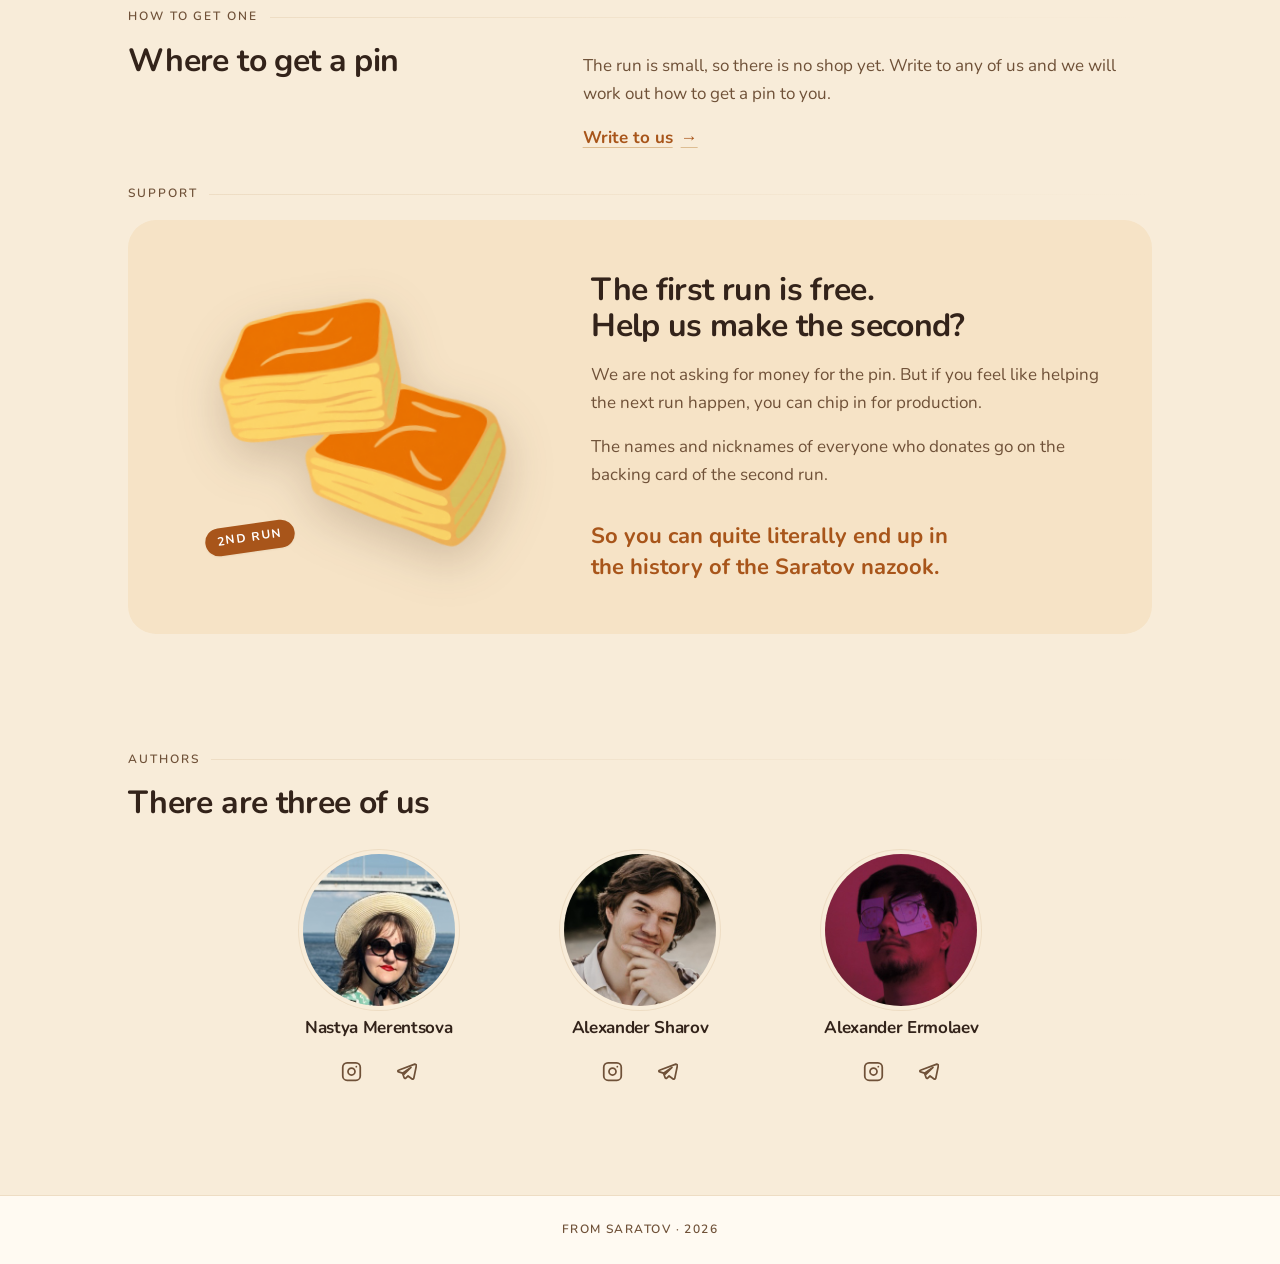
==== commit 409f2c17: "feat: upd landing" ====
--- a/en/index.html
+++ b/en/index.html
@@ -8,6 +8,11 @@
 <meta name="description" content="An enamel pin shaped like nazook: to most people it is just pastry, but anyone from Saratov spots their own at a glance. The story and the three people behind it.">
 <meta name="robots" content="index, follow, max-image-preview:large, max-snippet:-1">
 <meta name="theme-color" content="#f8ecd9">
+
+<!-- проставляются при сборке (scripts/stamp-build.sh); локально остаются пустыми -->
+<meta name="build:version" content="dev">
+<meta name="build:date" content="">
+<meta name="build:commit" content="">
 
 <link rel="canonical" href="https://kvendingoldo.github.io/nazook-pin/en/">
 <link rel="alternate" hreflang="ru" href="https://kvendingoldo.github.io/nazook-pin/">
@@ -414,17 +419,43 @@
     </div>
   </section>
 
-  <!-- ================= АВТОРЫ ================= -->
+  <!-- ================= HOW TO GET ONE ================= -->
   <section class="section section--sunken" id="get" aria-labelledby="get-title">
     <div class="container">
       <p class="eyebrow">How to get one</p>
       <div class="get__grid">
-        <h2 class="get__heading" id="get-title">We make the pins ourselves</h2>
-        <p class="get__text">The run is small, so the easiest way is to arrange it directly — write to any of us and we will tell you how to get a pin.</p>
+        <h2 class="get__heading" id="get-title">Where to get a pin</h2>
+        <div>
+          <p class="get__text">The run is small, so there is no shop yet. Write to any of us and we will work out how to get a pin to you.</p>
+          <p class="get__action"><a class="link-arrow" href="#authors">Write to us <span aria-hidden="true">&rarr;</span></a></p>
+        </div>
       </div>
     </div>
   </section>
 
+  <!-- ================= SUPPORT ================= -->
+  <section class="section section--sunken section--joined" id="donate" aria-labelledby="donate-title">
+    <div class="container">
+      <p class="eyebrow">Support</p>
+
+      <div class="support">
+        <div class="support__figure">
+          <img class="support__pin" src="../assets/nazuk.png" width="1254" height="1254"
+               loading="lazy" decoding="async" alt="">
+          <p class="badge badge--solid support__stamp">2nd run</p>
+        </div>
+
+        <div class="support__body">
+          <h2 class="support__heading" id="donate-title">The first run is free.<br>Help us make the second?</h2>
+          <p class="support__text">We are not asking for money for the pin. But if you feel like helping the next run happen, you can chip in for production.</p>
+          <p class="support__text">The names and nicknames of everyone who donates go on the backing card of the second run.</p>
+          <p class="support__kicker">So you can quite literally end up in the history of the Saratov nazook.</p>
+        </div>
+      </div>
+    </div>
+  </section>
+
+  <!-- ================= AUTHORS ================= -->
   <section class="section section--sunken section--joined" id="authors" aria-labelledby="authors-title">
     <div class="container">
       <p class="eyebrow">Authors</p>
@@ -488,6 +519,8 @@
     </div>
   </section>
 
+
+
 </main>
 
 <footer class="footer">
@@ -511,5 +544,31 @@
 
 <script>document.getElementById('year').textContent = new Date().getFullYear();</script>
 
+<!-- version and build date in the console -->
+<script>
+  (function () {
+    var meta = function (name) {
+      var el = document.querySelector('meta[name="build:' + name + '"]');
+      return (el && el.content || '').trim();
+    };
+
+    var build = {
+      version: meta('version') || 'dev',
+      date:    meta('date'),
+      commit:  meta('commit')
+    };
+    window.nazook = { build: build };
+
+    console.log(
+      '%cNazook Pin%c' + build.version + '%c',
+      'background:#a8551a;color:#fff;font-weight:700;padding:2px 8px;border-radius:4px 0 0 4px',
+      'background:#33231a;color:#fff;padding:2px 8px;border-radius:0 4px 4px 0',
+      ''
+    );
+    console.log('Build: ' + (build.date || 'local, date not stamped') +
+                (build.commit ? ' · commit ' + build.commit : ''));
+  })();
+</script>
+
 </body>
 </html>
--- a/styles.css
+++ b/styles.css
@@ -6,6 +6,7 @@
     --surface-page:   #fffaf2;
     --surface-raised: #fffdf8;
     --surface-sunken: #f8ecd9;
+    --surface-warm:   #f6e3c6;   /* карточка поддержки */
 
     --text-primary:   #33231a;
     --text-secondary: #6f5138;
@@ -168,6 +169,23 @@
     text-transform: uppercase;
   }
 
+  .badge--solid {
+    background: var(--accent);
+    color: var(--text-inverse);
+    box-shadow: var(--shadow-sm);
+  }
+
+  /* Текстовая ссылка со стрелкой */
+  .link-arrow {
+    display: inline-flex;
+    align-items: center;
+    gap: var(--space-2);
+    font-weight: 700;
+    text-decoration-color: var(--border-strong);
+    text-underline-offset: .25em;
+  }
+  .link-arrow:hover { color: var(--accent-hover); text-decoration-color: currentColor; }
+
   /* Верхняя панель: переключатель языка */
   .topbar {
     position: relative;
@@ -417,8 +435,59 @@
   .get__heading { font-size: var(--text-xl); max-width: 16ch; }
   .get__text { color: var(--text-secondary); }
 
+  .get__action { margin-block-start: var(--space-4); }
+
+  /* --- Поддержать: единственный яркий центр полосы. Тёплая карточка,
+     иллюстрация — её часть, бейдж тиража над заголовком --- */
+  .support {
+    display: grid;
+    grid-template-columns: minmax(0, 5fr) minmax(0, 7fr);
+    align-items: center;
+    gap: var(--space-6) var(--space-7);
+    padding: clamp(2rem, 4vw, 3.25rem);
+    border-radius: 1.75rem;
+    background: var(--surface-warm);
+  }
+  .support__figure {
+    position: relative;
+    justify-self: center;
+    width: min(19.5rem, 100%);
+  }
+  /* штамп тиража — оттиск на готовой партии, поэтому чуть завален */
+  .support__stamp {
+    position: absolute;
+    inset-block-end: 10%;
+    inset-inline-start: 0;
+    transform: rotate(-8deg);
+  }
+  .support__pin {
+    transform: rotate(-5deg);
+    filter: drop-shadow(0 1rem 1.5rem rgb(var(--shadow-rgb) / .22));
+  }
+
+  .support__body { min-width: 0; }
+  .support__heading { font-size: var(--text-xl); }
+  .support__text {
+    margin-block-start: var(--space-4);
+    max-width: 52ch;
+    color: var(--text-secondary);
+    text-wrap: pretty;
+  }
+  /* punchline — единственная акцентная строка блока */
+  .support__kicker {
+    max-width: 44ch;
+    margin-block-start: var(--space-6);
+    font-size: var(--text-lg);
+    font-weight: 700;
+    line-height: 1.4;
+    color: var(--accent);
+    text-wrap: balance;
+  }
+
   /* вторая секция той же полосы: без повторной линии сверху */
   #get { padding-block-end: var(--space-6); }
+  /* карточка поддержки не должна упираться в авторов */
+  #donate { padding-block-end: clamp(6.25rem, 9vw, 8rem); }
   .section--joined { border-block-start: 0; padding-block-start: 0; }
 
   /* --- Авторы --- */
@@ -458,6 +527,10 @@
     .get__grid { grid-template-columns: minmax(0, 1fr); gap: var(--space-3); }
     .get__heading { max-width: 24ch; }
     .get__text { max-width: 62ch; }
+    /* карточка в одну колонку: значок сверху, текст под ним */
+    .support { grid-template-columns: minmax(0, 1fr); gap: var(--space-5); }
+    .support__figure { justify-self: start; width: min(13rem, 60%); }
+    .support__text, .support__kicker { max-width: 62ch; }
     .hero__grid { gap: var(--space-5); padding-block-end: clamp(8rem, 30vw, 15rem); }
     .hero__bridge { height: clamp(8rem, 26vw, 15rem); }
     .hero__pin  { width: min(15rem, 100%); }
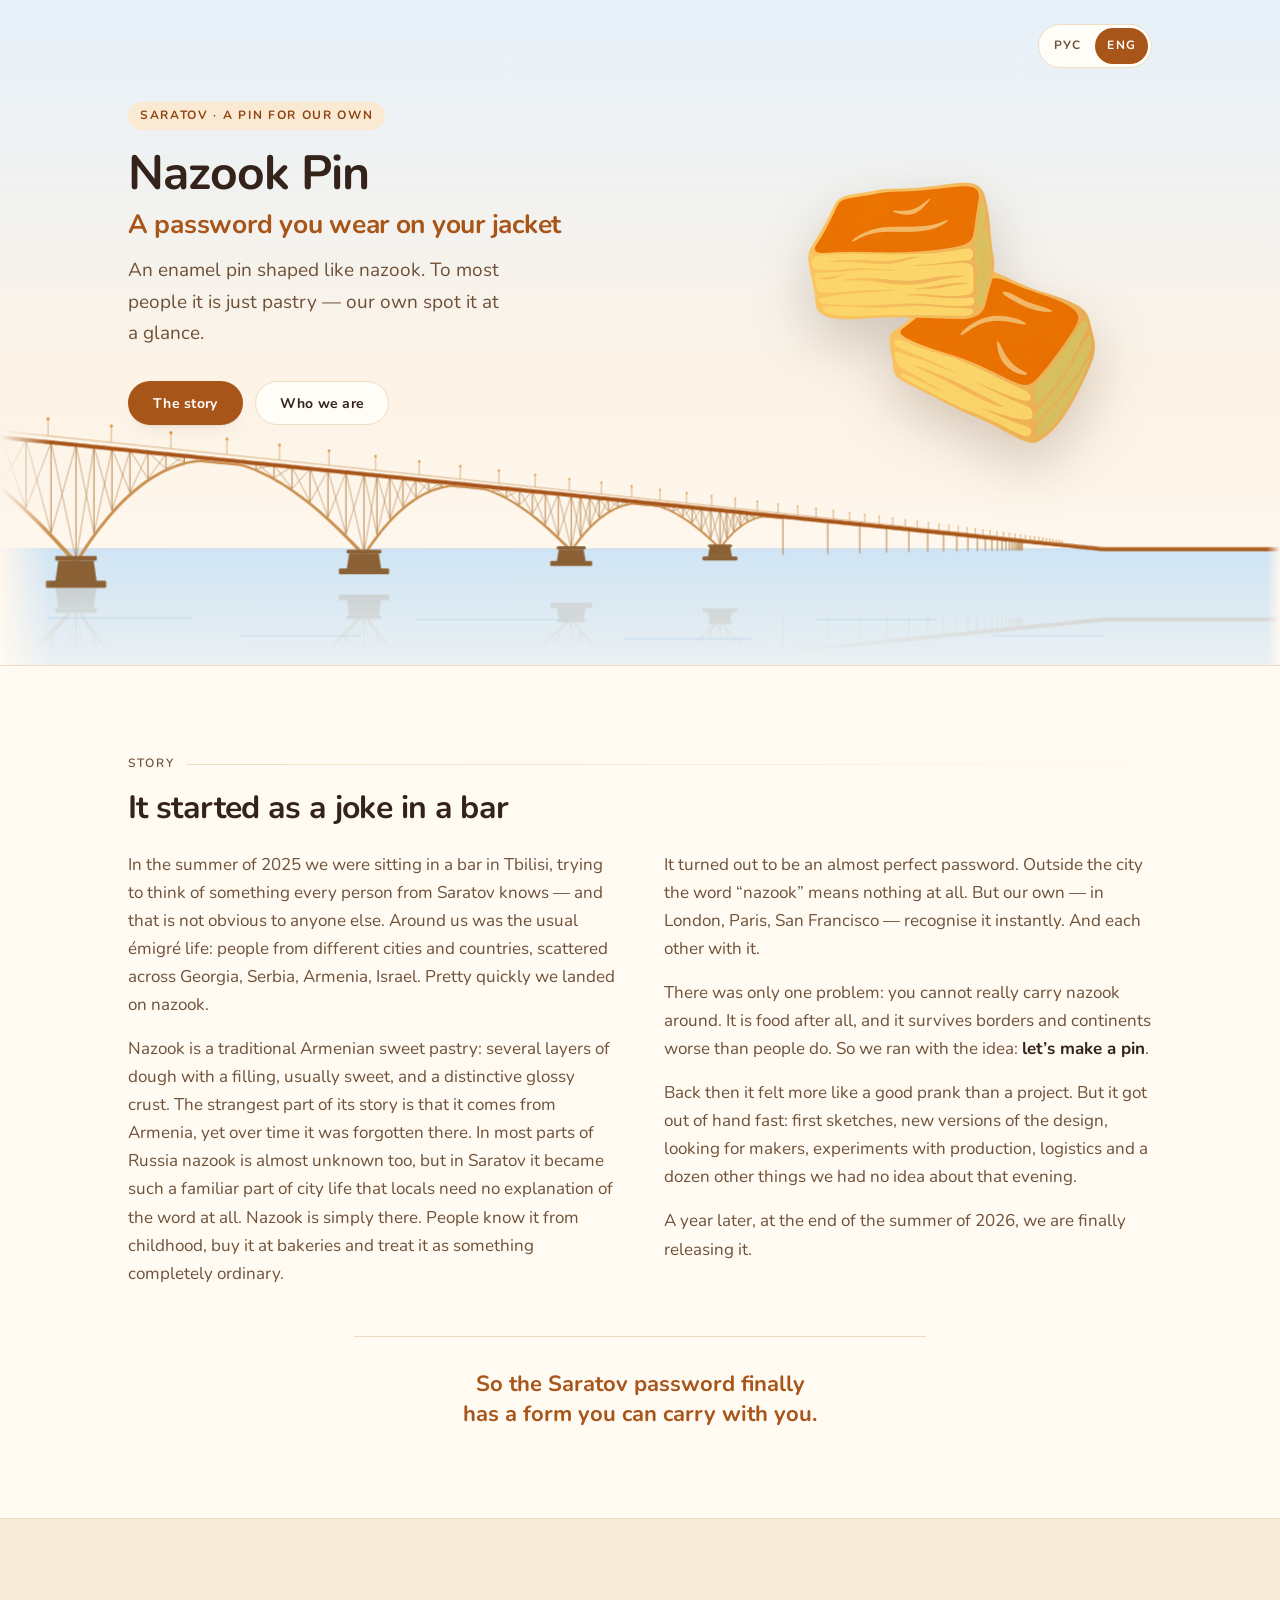
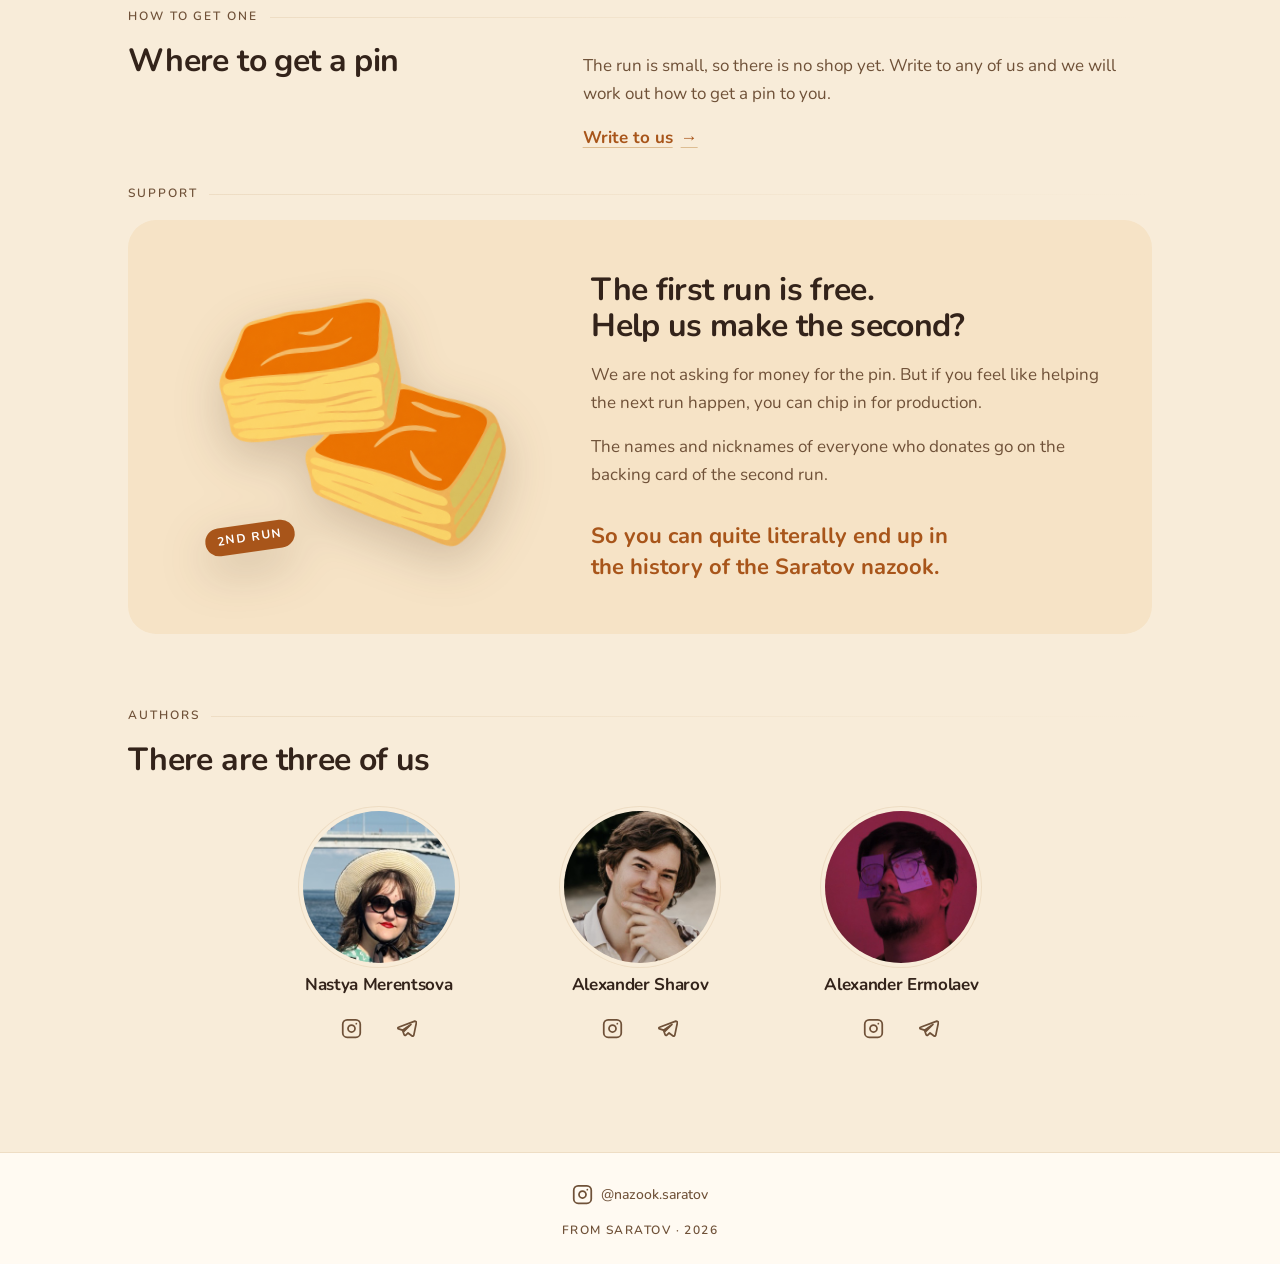
==== commit 9a901e12: "feat: add instagram" ====
--- a/en/index.html
+++ b/en/index.html
@@ -9,10 +9,6 @@
 <meta name="robots" content="index, follow, max-image-preview:large, max-snippet:-1">
 <meta name="theme-color" content="#f8ecd9">
 
-<!-- проставляются при сборке (scripts/stamp-build.sh); локально остаются пустыми -->
-<meta name="build:version" content="dev">
-<meta name="build:date" content="">
-<meta name="build:commit" content="">
 
 <link rel="canonical" href="https://kvendingoldo.github.io/nazook-pin/en/">
 <link rel="alternate" hreflang="ru" href="https://kvendingoldo.github.io/nazook-pin/">
@@ -524,6 +520,11 @@
 </main>
 
 <footer class="footer">
+  <a class="chip footer__link" href="https://www.instagram.com/nazook.saratov" target="_blank" rel="noopener"
+     aria-label="Nazook on Instagram">
+    <svg viewBox="0 0 24 24" fill="none" stroke="currentColor" stroke-width="2" stroke-linecap="round" stroke-linejoin="round" aria-hidden="true"><rect x="2" y="2" width="20" height="20" rx="5"/><circle cx="12" cy="12" r="4"/><circle cx="17.5" cy="6.5" r="1" fill="currentColor" stroke="none"/></svg>
+    @nazook.saratov
+  </a>
   <p>From Saratov · <span id="year">2026</span></p>
 </footer>
 
@@ -544,29 +545,42 @@
 
 <script>document.getElementById('year').textContent = new Date().getFullYear();</script>
 
-<!-- version and build date in the console -->
+<!-- publish date in the console: taken from Last-Modified, which GitHub Pages sends -->
 <script>
   (function () {
-    var meta = function (name) {
-      var el = document.querySelector('meta[name="build:' + name + '"]');
-      return (el && el.content || '').trim();
+    var REPO = 'kvendingoldo/nazook-pin';
+
+    var human = function (value) {
+      var d = new Date(value);
+      return isNaN(d) ? String(value) : d.toLocaleString('en-GB', { dateStyle: 'long', timeStyle: 'short' });
     };
-
-    var build = {
-      version: meta('version') || 'dev',
-      date:    meta('date'),
-      commit:  meta('commit')
+    var shortDate = function (value) {
+      var d = new Date(value);
+      return isNaN(d) ? String(value) : d.toLocaleDateString('en-GB', { day: 'numeric', month: 'short', year: 'numeric' });
     };
-    window.nazook = { build: build };
+
+    var site = {
+      date: document.lastModified,
+      // latest commit on demand — the network request happens only when called by hand
+      latest: function () {
+        return fetch('https://api.github.com/repos/' + REPO + '/commits/main')
+          .then(function (r) { return r.ok ? r.json() : Promise.reject(new Error('HTTP ' + r.status)); })
+          .then(function (c) {
+            console.log('Latest commit: ' + c.sha.slice(0, 7) + ' · ' + human(c.commit.committer.date) +
+                        ' · ' + c.commit.message.split('\n')[0]);
+            return c.sha.slice(0, 7);
+          })
+          .catch(function (e) { console.warn('GitHub API unavailable: ' + e.message); });
+      }
+    };
+    window.nazook = site;
 
     console.log(
-      '%cNazook Pin%c' + build.version + '%c',
+      '%cNazook Pin%c' + shortDate(site.date) + '%c',
       'background:#a8551a;color:#fff;font-weight:700;padding:2px 8px;border-radius:4px 0 0 4px',
       'background:#33231a;color:#fff;padding:2px 8px;border-radius:0 4px 4px 0',
       ''
     );
-    console.log('Build: ' + (build.date || 'local, date not stamped') +
-                (build.commit ? ' · commit ' + build.commit : ''));
   })();
 </script>
 
--- a/styles.css
+++ b/styles.css
@@ -452,18 +452,19 @@
     position: relative;
     justify-self: center;
     width: min(19.5rem, 100%);
+    /* тень живёт на обёртке: filter и transform на одном элементе WebKit иногда
+       растрирует по прямоугольнику слоя — тогда у значка видны квадратные края */
+    filter: drop-shadow(0 1rem 1.5rem rgb(var(--shadow-rgb) / .22));
   }
   /* штамп тиража — оттиск на готовой партии, поэтому чуть завален */
   .support__stamp {
     position: absolute;
     inset-block-end: 10%;
     inset-inline-start: 0;
+    box-shadow: none;
     transform: rotate(-8deg);
   }
-  .support__pin {
-    transform: rotate(-5deg);
-    filter: drop-shadow(0 1rem 1.5rem rgb(var(--shadow-rgb) / .22));
-  }
+  .support__pin { transform: rotate(-5deg); }
 
   .support__body { min-width: 0; }
   .support__heading { font-size: var(--text-xl); }
@@ -486,8 +487,8 @@
 
   /* вторая секция той же полосы: без повторной линии сверху */
   #get { padding-block-end: var(--space-6); }
-  /* карточка поддержки не должна упираться в авторов */
-  #donate { padding-block-end: clamp(6.25rem, 9vw, 8rem); }
+  /* карточке нужен воздух больше обычного, но не провал: она объект, а не абзац */
+  #donate { padding-block-end: clamp(3.5rem, 6vw, 4.5rem); }
   .section--joined { border-block-start: 0; padding-block-start: 0; }
 
   /* --- Авторы --- */
@@ -515,6 +516,12 @@
     text-transform: uppercase;
     color: var(--text-secondary);
   }
+  .footer__link {
+    margin-block-end: var(--space-2);
+    font-size: var(--text-xs);
+    letter-spacing: normal;
+    text-transform: none;
+  }
 
   /* ============================================================
      RESPONSIVE — композиция, а не сжатие
@@ -529,7 +536,15 @@
     .get__text { max-width: 62ch; }
     /* карточка в одну колонку: значок сверху, текст под ним */
     .support { grid-template-columns: minmax(0, 1fr); gap: var(--space-5); }
-    .support__figure { justify-self: start; width: min(13rem, 60%); }
+    /* значок по центру: в одну колонку он читается как иллюстрация к блоку */
+    .support__figure { justify-self: center; width: min(13rem, 72%); }
+    /* штамп уменьшается вместе с иллюстрацией, иначе перекрывает её целиком */
+    .support__stamp {
+      inset-inline-start: 4%;
+      padding: 3px var(--space-2);
+      font-size: .6875rem;
+      letter-spacing: .1em;
+    }
     .support__text, .support__kicker { max-width: 62ch; }
     .hero__grid { gap: var(--space-5); padding-block-end: clamp(8rem, 30vw, 15rem); }
     .hero__bridge { height: clamp(8rem, 26vw, 15rem); }
@@ -552,6 +567,7 @@
     .hero__lead { margin-inline: auto; }
     .hero__actions { width: 100%; flex-direction: column; align-items: stretch; }
     .hero__actions .btn { width: 100%; }
+    .support { padding: var(--space-5); }
     .authors__list { grid-template-columns: minmax(0, 1fr); max-width: 22rem; }
     .chip { padding-inline: var(--space-2); }
     .author {
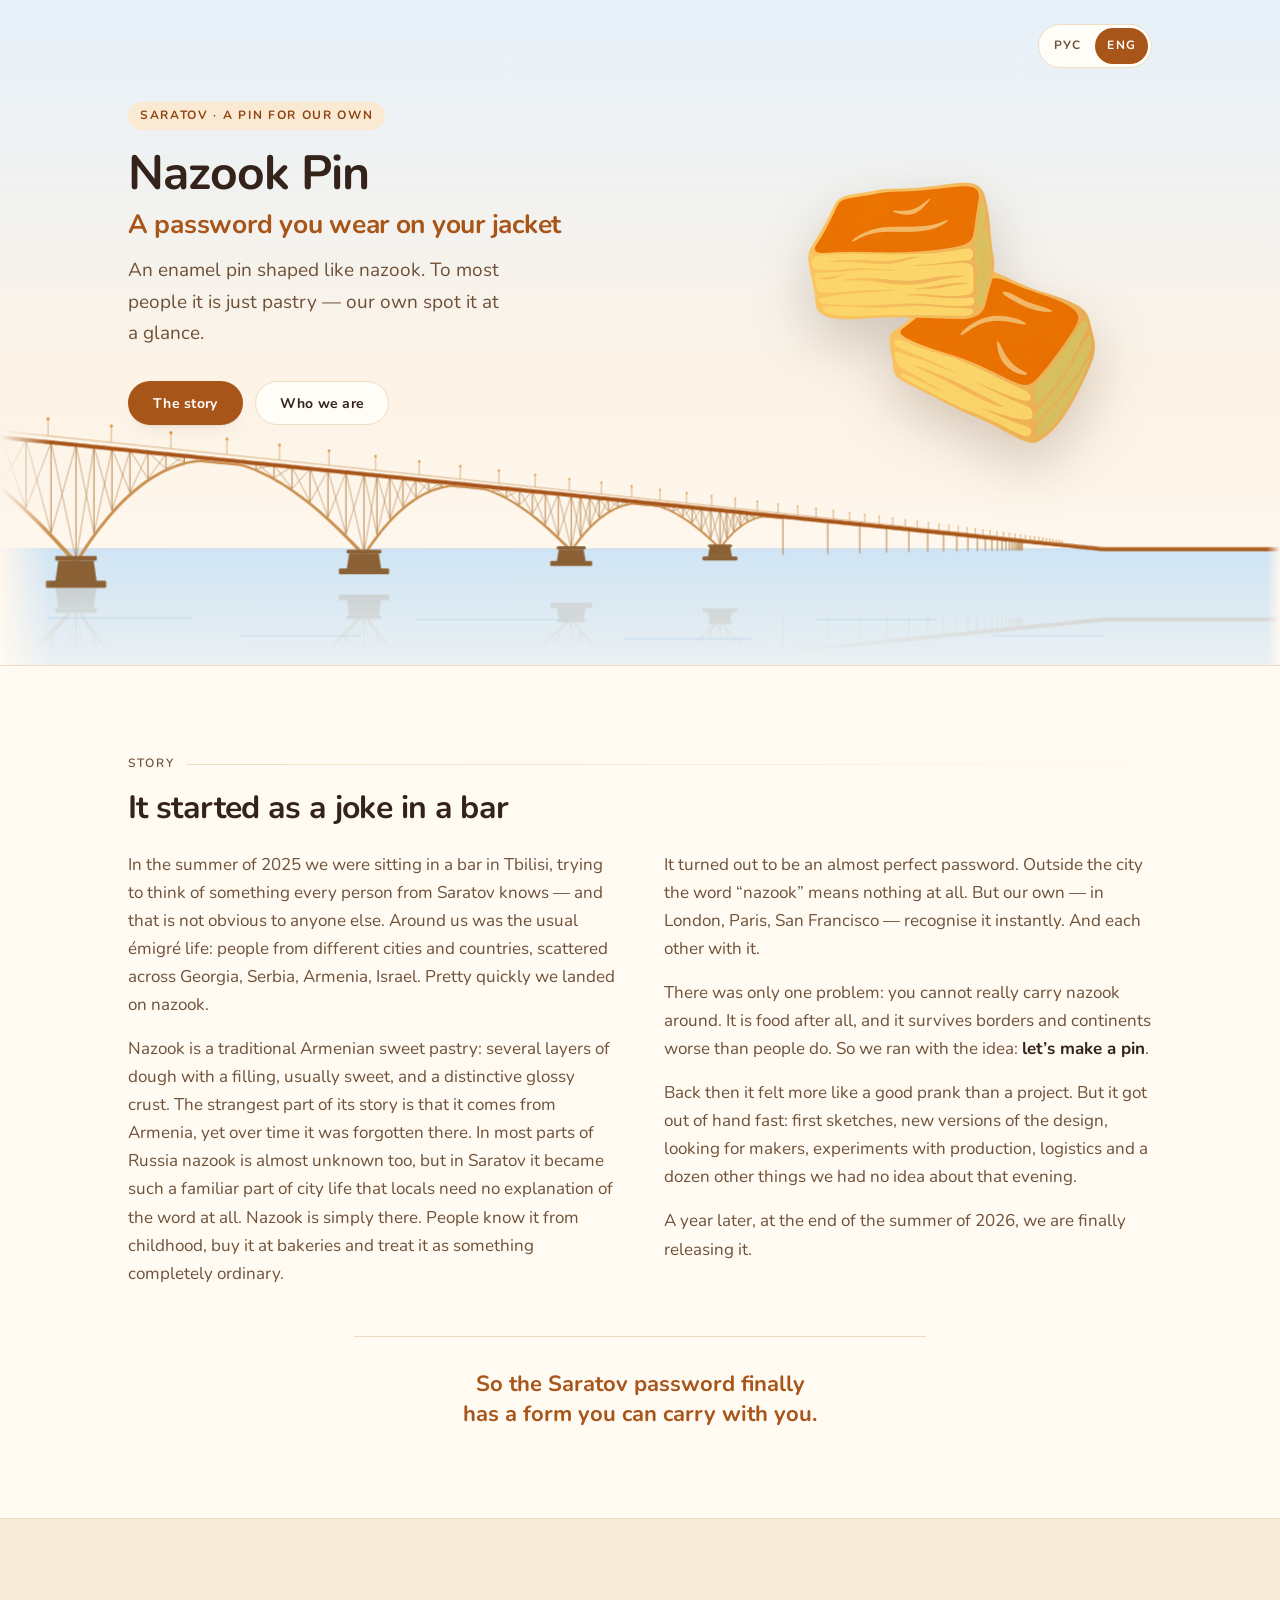
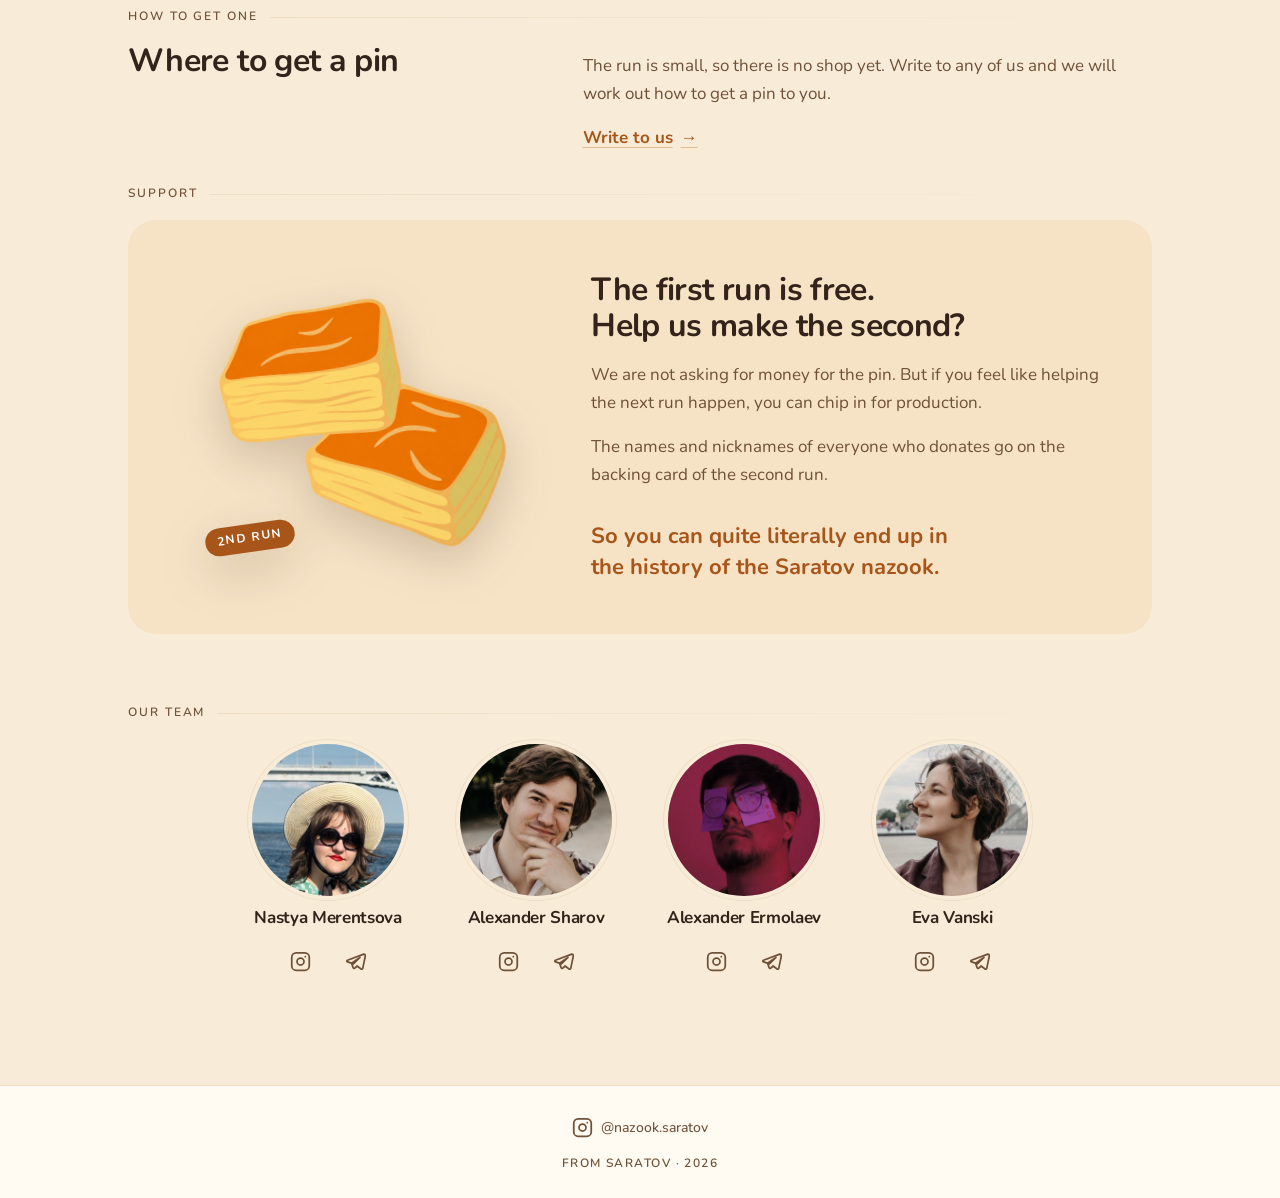
==== commit 370b75c9: "feat: add eva" ====
--- a/en/index.html
+++ b/en/index.html
@@ -5,7 +5,7 @@
 <meta name="viewport" content="width=device-width, initial-scale=1">
 
 <title>Nazook Pin — a Saratov password</title>
-<meta name="description" content="An enamel pin shaped like nazook: to most people it is just pastry, but anyone from Saratov spots their own at a glance. The story and the three people behind it.">
+<meta name="description" content="An enamel pin shaped like nazook: to most people it is just pastry, but anyone from Saratov spots their own at a glance. The story and the team behind it.">
 <meta name="robots" content="index, follow, max-image-preview:large, max-snippet:-1">
 <meta name="theme-color" content="#f8ecd9">
 
@@ -454,8 +454,7 @@
   <!-- ================= AUTHORS ================= -->
   <section class="section section--sunken section--joined" id="authors" aria-labelledby="authors-title">
     <div class="container">
-      <p class="eyebrow">Authors</p>
-      <h2 class="authors__heading" id="authors-title">There are three of us</h2>
+      <h2 class="eyebrow" id="authors-title">Our team</h2>
 
       <ul class="authors__list" role="list">
 
@@ -506,6 +505,23 @@
             </a>
             <a class="chip" href="https://t.me/ermolaxe" target="_blank" rel="noopener"
                aria-label="Telegram: Alexander Ermolaev">
+              <svg viewBox="0 0 24 24" fill="none" stroke="currentColor" stroke-width="2" stroke-linecap="round" stroke-linejoin="round" aria-hidden="true"><path d="M21.5 3.5 2.8 10.6c-.9.3-.9 1.6.1 1.9l4.6 1.4 1.8 5.3c.3.8 1.3 1 1.9.4l2.6-2.5 4.6 3.4c.7.5 1.7.1 1.9-.7l3-14.4c.2-.9-.7-1.7-1.6-1.4z"/><path d="m7.5 13.9 9.6-6.6-7.8 7.6"/></svg>
+            </a>
+          </div>
+        </li>
+
+        <li class="author">
+          <div class="avatar">
+            <img src="../assets/eva.jpg" alt="" width="320" height="320" loading="lazy">
+          </div>
+          <h3 class="author__name">Eva Vanski</h3>
+          <div class="author__links">
+            <a class="chip" href="https://www.instagram.com/lady_jaylla/" target="_blank" rel="noopener"
+               aria-label="Instagram: Eva Vanski">
+              <svg viewBox="0 0 24 24" fill="none" stroke="currentColor" stroke-width="2" stroke-linecap="round" stroke-linejoin="round" aria-hidden="true"><rect x="2" y="2" width="20" height="20" rx="5"/><circle cx="12" cy="12" r="4"/><circle cx="17.5" cy="6.5" r="1" fill="currentColor" stroke="none"/></svg>
+            </a>
+            <a class="chip" href="https://t.me/vanskaya" target="_blank" rel="noopener"
+               aria-label="Telegram: Eva Vanski">
               <svg viewBox="0 0 24 24" fill="none" stroke="currentColor" stroke-width="2" stroke-linecap="round" stroke-linejoin="round" aria-hidden="true"><path d="M21.5 3.5 2.8 10.6c-.9.3-.9 1.6.1 1.9l4.6 1.4 1.8 5.3c.3.8 1.3 1 1.9.4l2.6-2.5 4.6 3.4c.7.5 1.7.1 1.9-.7l3-14.4c.2-.9-.7-1.7-1.6-1.4z"/><path d="m7.5 13.9 9.6-6.6-7.8 7.6"/></svg>
             </a>
           </div>
--- a/styles.css
+++ b/styles.css
@@ -299,7 +299,7 @@
     transition: box-shadow var(--duration) var(--ease);
   }
   /* фотографии сняты в очень разном свете — лёгкая нормализация,
-     чтобы три портрета читались одним рядом */
+     чтобы портреты читались одним рядом */
   .avatar img {
     width: 100%;
     height: 100%;
@@ -492,15 +492,14 @@
   .section--joined { border-block-start: 0; padding-block-start: 0; }
 
   /* --- Авторы --- */
-  .authors__heading { font-size: var(--text-xl); }
   .authors__list {
     display: grid;
-    grid-template-columns: repeat(3, minmax(0, 1fr));
-    gap: var(--space-6) var(--space-7);
-    /* уже контейнера: втроём люди должны читаться группой, а не тремя точками в ряду */
-    max-width: 46rem;
+    grid-template-columns: repeat(4, minmax(0, 1fr));
+    gap: var(--space-6);
+    /* уже контейнера: команда должна читаться группой, а не точками в ряду */
+    max-width: 50rem;
     margin-inline: auto;
-    margin-block-start: var(--space-6);
+    margin-block-start: var(--space-5);
     padding: 0;
     list-style: none;
   }
@@ -549,6 +548,7 @@
     .hero__grid { gap: var(--space-5); padding-block-end: clamp(8rem, 30vw, 15rem); }
     .hero__bridge { height: clamp(8rem, 26vw, 15rem); }
     .hero__pin  { width: min(15rem, 100%); }
+    .authors__list { grid-template-columns: repeat(2, minmax(0, 1fr)); max-width: 30rem; }
   }
 
   /* Мобильный: значок над заголовком, действия на всю ширину */
